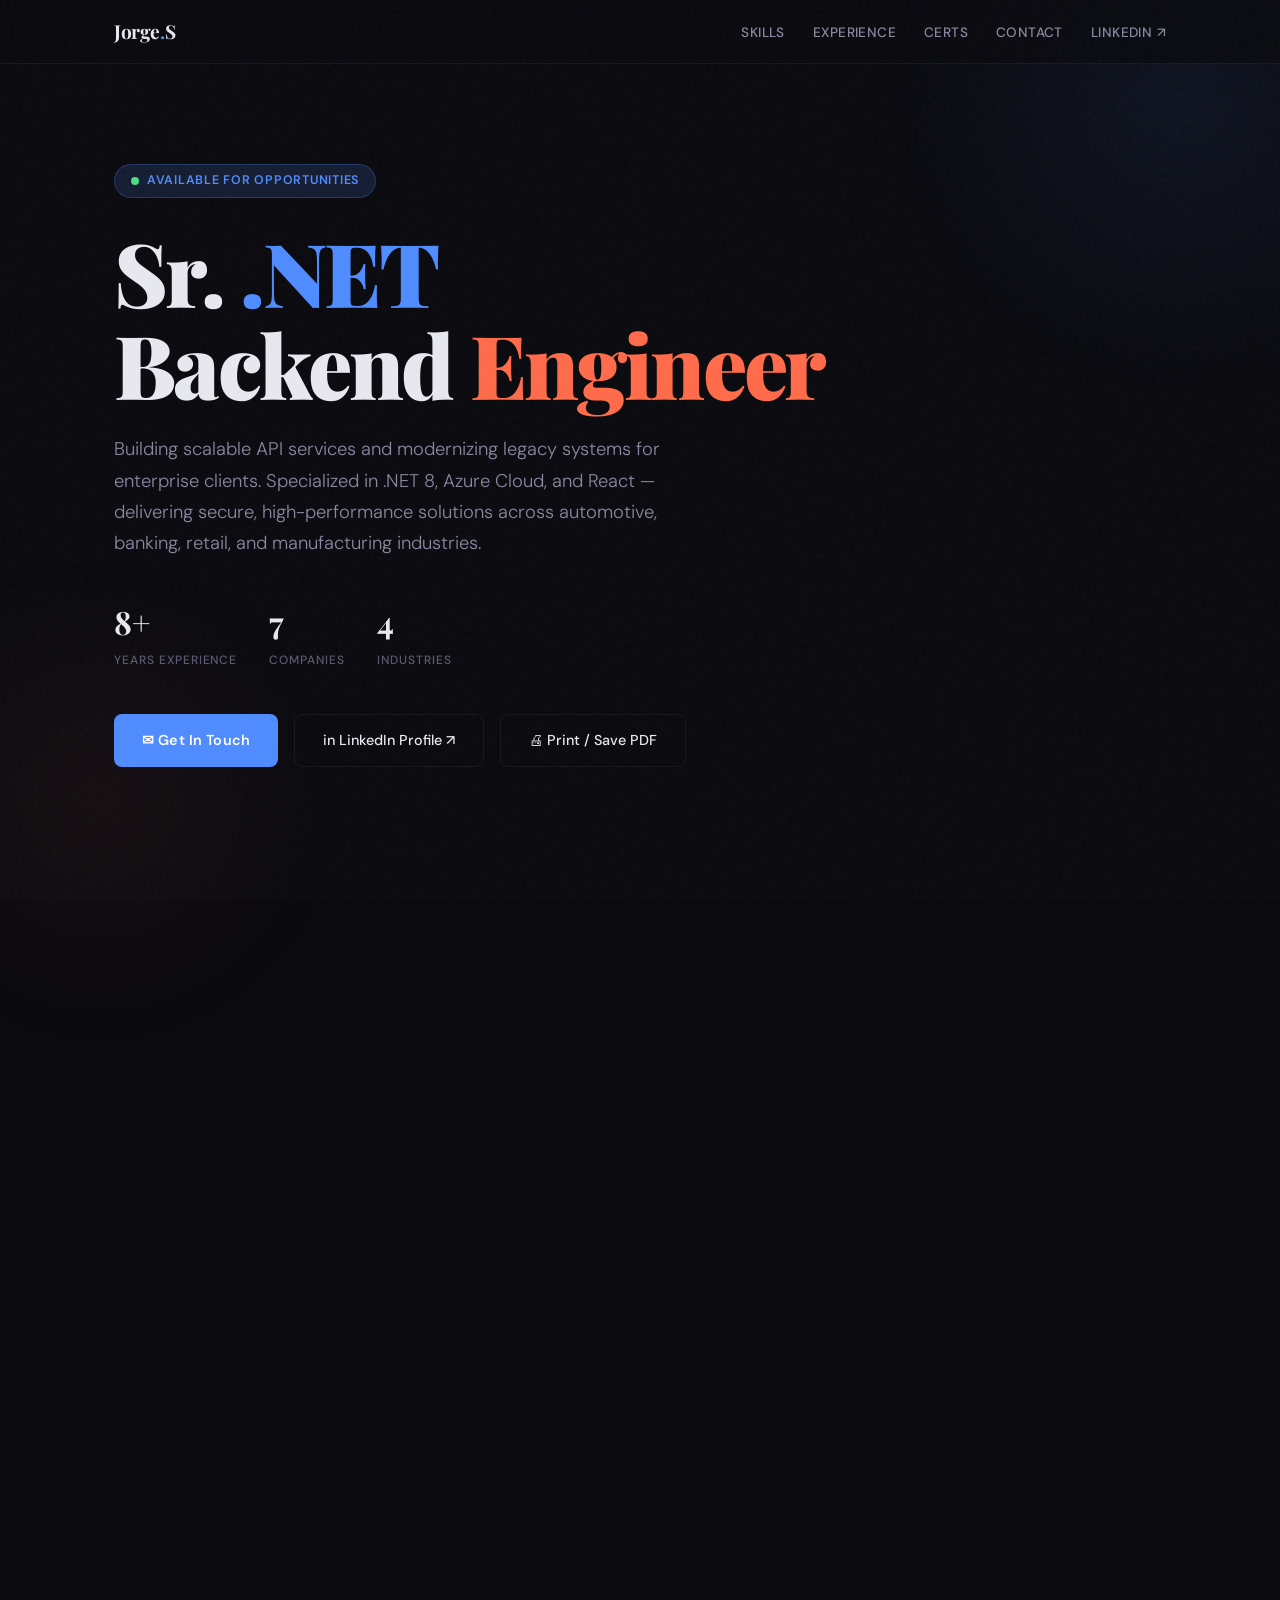
==== index.html @ b20abe76 "JS - Print version added" ====
<!DOCTYPE html>
<html lang="en">
<head>
<meta charset="UTF-8">
<meta name="viewport" content="width=device-width, initial-scale=1.0">
<title>Jorge Silva — Sr. .NET Backend Engineer</title>
<link href="https://fonts.googleapis.com/css2?family=Playfair+Display:wght@400;700;900&family=DM+Sans:wght@300;400;500;600;700&family=JetBrains+Mono:wght@400;500&display=swap" rel="stylesheet">
<link rel="stylesheet" href="style.css">
</head>
<body>

<div class="orb"></div>
<div class="orb-2"></div>

<div class="print-contact">
  <span>jorge.silva.it@icloud.com</span>
  <span>linkedin.com/in/fullstack-developer-jorge-silva</span>
  <span>Nuevo Leon, Mexico</span>
</div>

<nav>
  <div class="container">
    <a href="#" class="nav-logo">Jorge<span>.</span>S</a>
    <ul class="nav-links">
      <li><a href="#skills">Skills</a></li>
      <li><a href="#experience">Experience</a></li>
      <li><a href="#certifications">Certs</a></li>
      <li><a href="#contact">Contact</a></li>
      <li><a href="https://www.linkedin.com/in/fullstack-developer-jorge-silva/" target="_blank" rel="noopener">LinkedIn ↗</a></li>
    </ul>
  </div>
</nav>

<header class="hero">
  <div class="container">
    <div class="hero-badge">
      <span class="pulse"></span>
      Available for opportunities
    </div>
    <h1>
      Sr. <span class="accent">.NET</span><br>
      Backend <span class="warm">Engineer</span>
    </h1>
    <p class="hero-subtitle">
      Building scalable API services and modernizing legacy systems for enterprise clients.
      Specialized in .NET 8, Azure Cloud, and React — delivering secure, high-performance
      solutions across automotive, banking, retail, and manufacturing industries.
    </p>
    <div class="hero-meta">
      <div class="hero-meta-item">
        <span class="number">8+</span>
        <span class="label">Years Experience</span>
      </div>
      <div class="hero-meta-item">
        <span class="number">7</span>
        <span class="label">Companies</span>
      </div>
      <div class="hero-meta-item">
        <span class="number">4</span>
        <span class="label">Industries</span>
      </div>
    </div>
    <div class="hero-cta">
      <a href="mailto:jorge.silva.it@icloud.com" class="btn-primary">
        ✉ Get In Touch
      </a>
      <a href="https://www.linkedin.com/in/fullstack-developer-jorge-silva/" target="_blank" rel="noopener" class="btn-secondary">
        in LinkedIn Profile ↗
      </a>
      <button onclick="window.print()" class="btn-print no-print">
        🖨 Print / Save PDF
      </button>
    </div>
  </div>
</header>

<section id="skills">
  <div class="container">
    <div class="reveal">
      <p class="section-label">What I Bring</p>
      <h2 class="section-title">Core Expertise</h2>
    </div>
    <div class="skills-grid">
      <div class="skill-card reveal">
        <div class="skill-card-icon">⚙️</div>
        <h3>Backend & API Architecture</h3>
        <p>Designing and maintaining robust .NET API services for large-scale enterprise clients, with focus on security, scalability, and performance.</p>
        <div class="skill-tags">
          <span class="skill-tag">.NET 8</span>
          <span class="skill-tag">.NET Core</span>
          <span class="skill-tag">REST API</span>
          <span class="skill-tag">WCF</span>
          <span class="skill-tag">gRPC</span>
        </div>
      </div>
      <div class="skill-card reveal">
        <div class="skill-card-icon">☁️</div>
        <h3>Cloud & DevOps</h3>
        <p>Migrating legacy systems to cloud-native architectures. Experienced with Azure services, Docker containers, and AWS infrastructure.</p>
        <div class="skill-tags">
          <span class="skill-tag">Azure</span>
          <span class="skill-tag">AWS</span>
          <span class="skill-tag">Docker</span>
          <span class="skill-tag">Git</span>
          <span class="skill-tag">TFS</span>
        </div>
      </div>
      <div class="skill-card reveal">
        <div class="skill-card-icon">🗄️</div>
        <h3>Database & Data Layer</h3>
        <p>Optimizing complex SQL queries, stored procedures, and ORM configurations for high-throughput production environments.</p>
        <div class="skill-tags">
          <span class="skill-tag">MS SQL Server</span>
          <span class="skill-tag">NHibernate</span>
          <span class="skill-tag">EF6</span>
          <span class="skill-tag">Informix</span>
        </div>
      </div>
      <div class="skill-card reveal">
        <div class="skill-card-icon">🖥️</div>
        <h3>Frontend & UI</h3>
        <p>Building modern web interfaces with React and TypeScript, migrating from legacy WinForms and Blazor to responsive, component-based architectures.</p>
        <div class="skill-tags">
          <span class="skill-tag">React</span>
          <span class="skill-tag">TypeScript</span>
          <span class="skill-tag">Angular</span>
          <span class="skill-tag">Blazor</span>
        </div>
      </div>
      <div class="skill-card reveal">
        <div class="skill-card-icon">🔒</div>
        <h3>Compliance & Security</h3>
        <p>Ensuring applications meet regulatory standards across banking and financial sectors, including ISO-X, SAR, and BANXICO compliance.</p>
        <div class="skill-tags">
          <span class="skill-tag">ISO-X</span>
          <span class="skill-tag">SAR</span>
          <span class="skill-tag">BANXICO</span>
          <span class="skill-tag">L2/L3 Support</span>
        </div>
      </div>
      <div class="skill-card reveal">
        <div class="skill-card-icon">📐</div>
        <h3>Agile & Leadership</h3>
        <p>Managing delivery through retrospective, diagnostic, and predictive metrics. Code reviews, mentoring teams, and cross-team collaboration.</p>
        <div class="skill-tags">
          <span class="skill-tag">Scrum</span>
          <span class="skill-tag">Lean Six Sigma</span>
          <span class="skill-tag">Code Review</span>
          <span class="skill-tag">Mentoring</span>
        </div>
      </div>
    </div>
  </div>
</section>

<section id="experience">
  <div class="container">
    <div class="reveal">
      <p class="section-label">Career Path</p>
      <h2 class="section-title">Professional Experience</h2>
    </div>
    <div class="timeline">
      <div class="timeline-item reveal">
        <div class="timeline-header">
          <div>
            <div class="timeline-role">Sr. .NET Backend Engineer</div>
            <div class="timeline-company">Sedgwick</div>
          </div>
          <div class="timeline-date">Jun 2022 — Present</div>
        </div>
        <div class="timeline-desc">
          <ul>
            <li>Develop and maintain .NET API services for large-scale enterprise clients</li>
            <li>Lead the migration of legacy systems to .NET 8, React, and Azure Cloud</li>
            <li>Conduct code reviews enforcing best practices in security and performance</li>
            <li>Design robust API architecture with comprehensive documentation</li>
          </ul>
          <div class="timeline-clients">Clients: PepsiCo, Starbucks, Bank of America, Rivian, Walmart</div>
        </div>
        <div class="timeline-tech">
          <span>.NET 8</span><span>React</span><span>TypeScript</span><span>Azure</span><span>Docker</span><span>MS SQL</span><span>NHibernate</span><span>NUnit</span>
        </div>
      </div>

      <div class="timeline-item reveal">
        <div class="timeline-header">
          <div>
            <div class="timeline-role">.NET Technology Lead</div>
            <div class="timeline-company">Infosys</div>
          </div>
          <div class="timeline-date">May 2021 — Jun 2022</div>
        </div>
        <div class="timeline-desc">
          <ul>
            <li>Provided Level 3 support for internal applications, resolving complex errors and security vulnerabilities</li>
            <li>Ensured compliance with ISO-X regulations and strengthened security measures</li>
          </ul>
        </div>
        <div class="timeline-tech">
          <span>.NET Core</span><span>AngularJS</span><span>MS SQL</span><span>WCF</span><span>EF6</span>
        </div>
      </div>
---- style.css ----
:root {
  --bg: #0a0a0f;
  --bg-card: #12121a;
  --bg-card-hover: #1a1a26;
  --accent: #4f8cff;
  --accent-glow: rgba(79, 140, 255, 0.15);
  --accent-warm: #ff6b4a;
  --text: #e8e8f0;
  --text-muted: #8888a0;
  --text-dim: #5a5a72;
  --border: rgba(255,255,255,0.06);
  --border-accent: rgba(79,140,255,0.25);
  --serif: 'Playfair Display', Georgia, serif;
  --sans: 'DM Sans', -apple-system, sans-serif;
  --mono: 'JetBrains Mono', monospace;
}

*, *::before, *::after { margin: 0; padding: 0; box-sizing: border-box; }

html { scroll-behavior: smooth; }

body {
  font-family: var(--sans);
  background: var(--bg);
  color: var(--text);
  line-height: 1.6;
  overflow-x: hidden;
}

/* --- GRAIN OVERLAY --- */
body::after {
  content: '';
  position: fixed;
  inset: 0;
  pointer-events: none;
  z-index: 9999;
  opacity: 0.03;
  background-image: url("data:image/svg+xml,%3Csvg viewBox='0 0 256 256' xmlns='http://www.w3.org/2000/svg'%3E%3Cfilter id='n'%3E%3CfeTurbulence type='fractalNoise' baseFrequency='0.9' numOctaves='4' stitchTiles='stitch'/%3E%3C/filter%3E%3Crect width='100%25' height='100%25' filter='url(%23n)'/%3E%3C/svg%3E");
}

/* --- ANIMATED GRADIENT ORB --- */
.orb {
  position: fixed;
  width: 600px;
  height: 600px;
  border-radius: 50%;
  background: radial-gradient(circle, rgba(79,140,255,0.08), transparent 70%);
  top: -200px;
  right: -200px;
  pointer-events: none;
  z-index: 0;
  animation: orbFloat 20s ease-in-out infinite;
}
.orb-2 {
  position: fixed;
  width: 500px;
  height: 500px;
  border-radius: 50%;
  background: radial-gradient(circle, rgba(255,107,74,0.05), transparent 70%);
  bottom: -150px;
  left: -150px;
  pointer-events: none;
  z-index: 0;
  animation: orbFloat 25s ease-in-out infinite reverse;
}

@keyframes orbFloat {
  0%, 100% { transform: translate(0, 0) scale(1); }
  33% { transform: translate(30px, 20px) scale(1.05); }
  66% { transform: translate(-20px, -10px) scale(0.95); }
}

/* --- LAYOUT --- */
.container {
  max-width: 1100px;
  margin: 0 auto;
  padding: 0 24px;
  position: relative;
  z-index: 1;
}

/* --- NAV --- */
nav {
  position: sticky;
  top: 0;
  z-index: 100;
  backdrop-filter: blur(20px);
  -webkit-backdrop-filter: blur(20px);
  background: rgba(10,10,15,0.8);
  border-bottom: 1px solid var(--border);
  padding: 16px 0;
}
nav .container {
  display: flex;
  justify-content: space-between;
  align-items: center;
}
.nav-logo {
  font-family: var(--serif);
  font-size: 1.2rem;
  font-weight: 700;
  color: var(--text);
  text-decoration: none;
  letter-spacing: -0.02em;
}
.nav-logo span { color: var(--accent); }
.nav-links { display: flex; gap: 28px; list-style: none; }
.nav-links a {
  text-decoration: none;
  color: var(--text-muted);
  font-size: 0.85rem;
  font-weight: 500;
  letter-spacing: 0.03em;
  text-transform: uppercase;
  transition: color 0.3s;
}
.nav-links a:hover { color: var(--accent); }

/* --- HERO --- */
.hero {
  padding: 100px 0 80px;
  position: relative;
}
.hero-badge {
  display: inline-flex;
  align-items: center;
  gap: 8px;
  background: var(--accent-glow);
  border: 1px solid var(--border-accent);
  border-radius: 100px;
  padding: 6px 16px;
  font-size: 0.78rem;
  font-weight: 600;
  color: var(--accent);
  letter-spacing: 0.06em;
  text-transform: uppercase;
  margin-bottom: 28px;
  animation: fadeSlideUp 0.8s ease-out both;
}
.hero-badge .pulse {
  width: 8px;
  height: 8px;
  background: #4ade80;
  border-radius: 50%;
  animation: pulse 2s ease-in-out infinite;
}
@keyframes pulse {
  0%, 100% { opacity: 1; transform: scale(1); }
  50% { opacity: 0.5; transform: scale(0.8); }
}

.hero h1 {
  font-family: var(--serif);
  font-size: clamp(3rem, 7vw, 5.5rem);
  font-weight: 900;
  line-height: 1.05;
  letter-spacing: -0.03em;
  margin-bottom: 24px;
  animation: fadeSlideUp 0.8s ease-out 0.1s both;
}
.hero h1 .accent { color: var(--accent); }
.hero h1 .warm { color: var(--accent-warm); }

.hero-subtitle {
  font-size: 1.15rem;
  color: var(--text-muted);
  max-width: 600px;
  line-height: 1.7;
  animation: fadeSlideUp 0.8s ease-out 0.2s both;
  font-weight: 300;
}

.hero-meta {
  display: flex;
  gap: 32px;
  margin-top: 36px;
  animation: fadeSlideUp 0.8s ease-out 0.35s both;
}
.hero-meta-item {
  display: flex;
  flex-direction: column;
  gap: 4px;
}
.hero-meta-item .number {
  font-family: var(--serif);
  font-size: 2rem;
  font-weight: 700;
  color: var(--text);
}
.hero-meta-item .label {
  font-size: 0.75rem;
  color: var(--text-dim);
  text-transform: uppercase;
  letter-spacing: 0.08em;
  font-weight: 500;
}

.hero-cta {
  margin-top: 44px;
  display: flex;
  gap: 16px;
  animation: fadeSlideUp 0.8s ease-out 0.45s both;
}
.btn-primary {
  display: inline-flex;
  align-items: center;
  gap: 8px;
  padding: 14px 28px;
  background: var(--accent);
  color: #fff;
  border: none;
  border-radius: 8px;
  font-size: 0.9rem;
  font-weight: 600;
  text-decoration: none;
  cursor: pointer;
  transition: all 0.3s;
  letter-spacing: 0.01em;
}
.btn-primary:hover {
  background: #6ba0ff;
  transform: translateY(-2px);
  box-shadow: 0 8px 30px rgba(79,140,255,0.3);
}
.btn-secondary {
  display: inline-flex;
  align-items: center;
  gap: 8px;
  padding: 14px 28px;
  background: transparent;
  color: var(--text);
  border: 1px solid var(--border);
  border-radius: 8px;
  font-size: 0.9rem;
  font-weight: 500;
  text-decoration: none;
  cursor: pointer;
  transition: all 0.3s;
}
.btn-secondary:hover {
  border-color: var(--text-muted);
  background: rgba(255,255,255,0.03);
}

@keyframes fadeSlideUp {
  from { opacity: 0; transform: translateY(24px); }
  to { opacity: 1; transform: translateY(0); }
}

/* --- SECTION HEADINGS --- */
section { padding: 80px 0; }

.section-label {
  font-size: 0.72rem;
  font-weight: 700;
  letter-spacing: 0.15em;
  text-transform: uppercase;
  color: var(--accent);
  margin-bottom: 12px;
}
.section-title {
  font-family: var(--serif);
  font-size: clamp(1.8rem, 4vw, 2.6rem);
  font-weight: 700;
  letter-spacing: -0.02em;
  margin-bottom: 48px;
  line-height: 1.2;
}

/* --- SKILLS GRID --- */
.skills-grid {
  display: grid;
  grid-template-columns: repeat(auto-fit, minmax(300px, 1fr));
  gap: 20px;
}
.skill-card {
  background: var(--bg-card);
  border: 1px solid var(--border);
  border-radius: 12px;
  padding: 28px;
  transition: all 0.4s ease;
  position: relative;
  overflow: hidden;
}
.skill-card::before {
  content: '';
  position: absolute;
  top: 0;
  left: 0;
  right: 0;
  height: 2px;
  background: linear-gradient(90deg, var(--accent), var(--accent-warm));
  opacity: 0;
  transition: opacity 0.4s;
}
.skill-card:hover {
  background: var(--bg-card-hover);
  border-color: var(--border-accent);
  transform: translateY(-4px);
}
.skill-card:hover::before { opacity: 1; }

.skill-card-icon {
  width: 40px;
  height: 40px;
  border-radius: 10px;
  background: var(--accent-glow);
  display: flex;
  align-items: center;
  justify-content: center;
  margin-bottom: 16px;
  font-size: 1.2rem;
}
.skill-card h3 {
  font-size: 1rem;
  font-weight: 600;
  margin-bottom: 8px;
}
.skill-card p {
  font-size: 0.85rem;
  color: var(--text-muted);
  line-height: 1.6;
}

.skill-tags {
  display: flex;
  flex-wrap: wrap;
  gap: 6px;
  margin-top: 16px;
}
.skill-tag {
  font-family: var(--mono);
  font-size: 0.7rem;
  padding: 4px 10px;
  background: rgba(79,140,255,0.08);
  border: 1px solid rgba(79,140,255,0.12);
  border-radius: 6px;
  color: var(--accent);
  font-weight: 500;
}

/* --- EXPERIENCE TIMELINE --- */
.timeline { position: relative; }

.timeline-item {
  position: relative;
  padding: 0 0 56px 40px;
  border-left: 1px solid var(--border);
}
.timeline-item:last-child { padding-bottom: 0; }

.timeline-item::before {
  content: '';
  position: absolute;
  left: -5px;
  top: 6px;
  width: 9px;
  height: 9px;
  border-radius: 50%;
  background: var(--bg);
  border: 2px solid var(--text-dim);
  transition: all 0.3s;
}
.timeline-item:first-child::before {
  border-color: var(--accent);
  background: var(--accent);
  box-shadow: 0 0 12px rgba(79,140,255,0.4);
}

.timeline-header {
  display: flex;
  justify-content: space-between;
  align-items: flex-start;
  gap: 16px;
  flex-wrap: wrap;
  margin-bottom: 8px;
}
.timeline-role {
  font-size: 1.15rem;
  font-weight: 700;
  letter-spacing: -0.01em;
}
.timeline-company {
  font-size: 0.95rem;
  color: var(--accent);
  font-weight: 500;
}
.timeline-date {
  font-family: var(--mono);
  font-size: 0.75rem;
  color: var(--text-dim);
  white-space: nowrap;
  padding: 4px 12px;
  background: rgba(255,255,255,0.03);
  border-radius: 6px;
  border: 1px solid var(--border);
}

.timeline-desc {
  color: var(--text-muted);
  font-size: 0.88rem;
  line-height: 1.7;
  margin-top: 8px;
  max-width: 680px;
}
.timeline-desc ul {
  list-style: none;
  margin-top: 10px;
}
.timeline-desc li {
  position: relative;
  padding-left: 18px;
  margin-bottom: 6px;
}
.timeline-desc li::before {
  content: '→';
  position: absolute;
  left: 0;
  color: var(--accent);
  font-weight: 600;
}
.timeline-clients {
  font-size: 0.78rem;
  color: var(--text-dim);
  margin-top: 10px;
  font-style: italic;
}

.timeline-tech {
  display: flex;
  flex-wrap: wrap;
  gap: 5px;
  margin-top: 14px;
}
.timeline-tech span {
  font-family: var(--mono);
  font-size: 0.65rem;
  padding: 3px 8px;
  background: rgba(255,255,255,0.04);
  border: 1px solid var(--border);
  border-radius: 4px;
  color: var(--text-muted);
}

/* --- CERTIFICATIONS --- */
.cert-grid {
  display: grid;
  grid-template-columns: repeat(auto-fit, minmax(240px, 1fr));
  gap: 16px;
}
.cert-item {
  display: flex;
  align-items: center;
  gap: 14px;
  padding: 20px;
  background: var(--bg-card);
  border: 1px solid var(--border);
  border-radius: 10px;
  transition: all 0.3s;
}
.cert-item:hover {
  border-color: var(--border-accent);
  transform: translateY(-2px);
}
.cert-icon {
  width: 36px;
  height: 36px;
  border-radius: 8px;
  background: var(--accent-glow);
  display: flex;
  align-items: center;
  justify-content: center;
  flex-shrink: 0;
  font-size: 0.9rem;
}
.cert-name {
  font-size: 0.85rem;
  font-weight: 500;
}

/* --- EDUCATION --- */
.edu-card {
  background: var(--bg-card);
  border: 1px solid var(--border);
  border-radius: 12px;
  padding: 32px;
  max-width: 500px;
}
.edu-degree {
  font-family: var(--serif);
  font-size: 1.3rem;
  font-weight: 700;
  margin-bottom: 6px;
}
.edu-school {
  color: var(--accent);
  font-size: 0.9rem;
  font-weight: 500;
}
.edu-faculty {
  color: var(--text-muted);
  font-size: 0.82rem;
  margin-top: 4px;
}

/* --- CONTACT / FOOTER --- */
.footer {
  padding: 60px 0 40px;
  border-top: 1px solid var(--border);
}
.footer-content {
  display: flex;
  justify-content: space-between;
  align-items: center;
  flex-wrap: wrap;
  gap: 20px;
}
.footer-left { }
.footer-tagline {
  font-family: var(--serif);
  font-size: 1.4rem;
  font-weight: 700;
  margin-bottom: 8px;
}
.footer-email {
  color: var(--accent);
  text-decoration: none;
  font-size: 0.95rem;
  font-weight: 500;
  transition: color 0.3s;
}
.footer-email:hover { color: #6ba0ff; }
.footer-copy {
  color: var(--text-dim);
  font-size: 0.75rem;
  margin-top: 16px;
}

/* --- SCROLL REVEAL --- */
.reveal {
  opacity: 0;
  transform: translateY(30px);
  transition: opacity 0.7s ease-out, transform 0.7s ease-out;
}
.reveal.visible {
  opacity: 1;
  transform: translateY(0);
}

/* --- RESPONSIVE --- */
@media (max-width: 768px) {
  .hero { padding: 60px 0 50px; }
  .hero-meta { flex-wrap: wrap; gap: 20px; }
  .hero-cta { flex-direction: column; }
  .nav-links { gap: 16px; }
  .nav-links a { font-size: 0.75rem; }
  .timeline-header { flex-direction: column; }
  .footer-content { flex-direction: column; text-align: center; }
  .skills-grid { grid-template-columns: 1fr; }
}

@media (max-width: 480px) {
  .container { padding: 0 16px; }
  .nav-links { gap: 12px; }
  .hero h1 { font-size: 2.4rem; }
}

/* --- PRINT BUTTON --- */
.btn-print {
  display: inline-flex;
  align-items: center;
  gap: 8px;
  padding: 14px 28px;
  background: transparent;
  color: var(--text);
  border: 1px solid var(--border);
  border-radius: 8px;
  font-family: var(--sans);
  font-size: 0.9rem;
  font-weight: 500;
  cursor: pointer;
  transition: all 0.3s;
}
.btn-print:hover {
  border-color: var(--text-muted);
  background: rgba(255,255,255,0.03);
}

/* --- PRINT STYLES --- */
@media print {
  @page {
    size: letter;
    margin: 0.6in 0.65in;
  }

  *, *::before, *::after {
    color-adjust: exact !important;
    -webkit-print-color-adjust: exact !important;
    print-color-adjust: exact !important;
  }

  :root {
    --bg: #ffffff;
    --bg-card: #f7f8fa;
    --bg-card-hover: #f0f1f4;
    --accent: #1a5cc8;
    --accent-glow: rgba(26, 92, 200, 0.08);
    --accent-warm: #d4451a;
    --text: #1a1a2e;
    --text-muted: #4a4a60;
    --text-dim: #7a7a90;
    --border: rgba(0,0,0,0.1);
    --border-accent: rgba(26,92,200,0.2);
  }

  body {
    background: #fff !important;
    font-size: 10pt;
    line-height: 1.45;
  }
  body::after { display: none !important; }

  .orb, .orb-2 { display: none !important; }
  nav { display: none !important; }
  .no-print { display: none !important; }

  .hero {
    padding: 0 0 16px !important;
  }
  .hero-badge {
    margin-bottom: 10px;
    font-size: 7pt;
    padding: 3px 10px;
    border: 1px solid var(--accent);
    background: transparent;
    animation: none !important;
  }
  .hero-badge .pulse { display: none; }
  .hero h1 {
    font-size: 26pt !important;
    margin-bottom: 10px;
    animation: none !important;
  }
  .hero-subtitle {
    font-size: 9.5pt;
    animation: none !important;
  }
  .hero-meta {
    margin-top: 14px;
    gap: 24px;
    animation: none !important;
  }
  .hero-meta-item .number { font-size: 16pt; }
  .hero-meta-item .label { font-size: 6.5pt; }
  .hero-cta { display: none !important; }

  /* Print contact info header */
  .print-contact {
    display: flex !important;
    justify-content: center;
    gap: 24px;
    font-size: 8.5pt;
    color: var(--text-muted);
    padding-bottom: 14px;
    border-bottom: 1px solid var(--border);
    margin-bottom: 6px;
  }
  .print-contact a {
    color: var(--accent);
    text-decoration: none;
  }

  section {
    padding: 16px 0 !important;
  }
  .section-label { font-size: 7pt; margin-bottom: 4px; }
  .section-title {
    font-size: 14pt !important;
    margin-bottom: 14px !important;
  }

  .skills-grid {
    grid-template-columns: repeat(3, 1fr) !important;
    gap: 10px;
  }
  .skill-card {
    padding: 12px;
    border-radius: 6px;
    page-break-inside: avoid;
  }
  .skill-card::before { display: none; }
  .skill-card-icon { display: none; }
  .skill-card h3 { font-size: 9pt; margin-bottom: 4px; }
  .skill-card p { font-size: 7.5pt; line-height: 1.35; }
  .skill-tags { margin-top: 8px; }
  .skill-tag { font-size: 6pt; padding: 2px 5px; }

  .timeline-item {
    padding-bottom: 18px !important;
    page-break-inside: avoid;
  }
  .timeline-role { font-size: 10.5pt; }
  .timeline-company { font-size: 9pt; }
  .timeline-date {
    font-size: 7pt;
    padding: 2px 8px;
    background: transparent !important;
  }
  .timeline-desc { font-size: 8.5pt; }
  .timeline-desc li { margin-bottom: 2px; }
  .timeline-clients { font-size: 7.5pt; }
  .timeline-tech span { font-size: 6pt; padding: 1px 5px; }

  .cert-grid {
    grid-template-columns: repeat(3, 1fr) !important;
    gap: 8px;
  }
  .cert-item {
    padding: 10px;
    page-break-inside: avoid;
  }
  .cert-icon { display: none; }
  .cert-name { font-size: 8pt; }

  .edu-card {
    padding: 16px;
  }
  .edu-degree { font-size: 11pt; }
  .edu-school { font-size: 8.5pt; }
  .edu-faculty { font-size: 8pt; }

  .footer { display: none !important; }

  .reveal {
    opacity: 1 !important;
    transform: none !important;
    transition: none !important;
  }

  .container {
    max-width: 100% !important;
    padding: 0 !important;
  }
}

/* Hide print-only elements on screen */
.print-contact { display: none; }
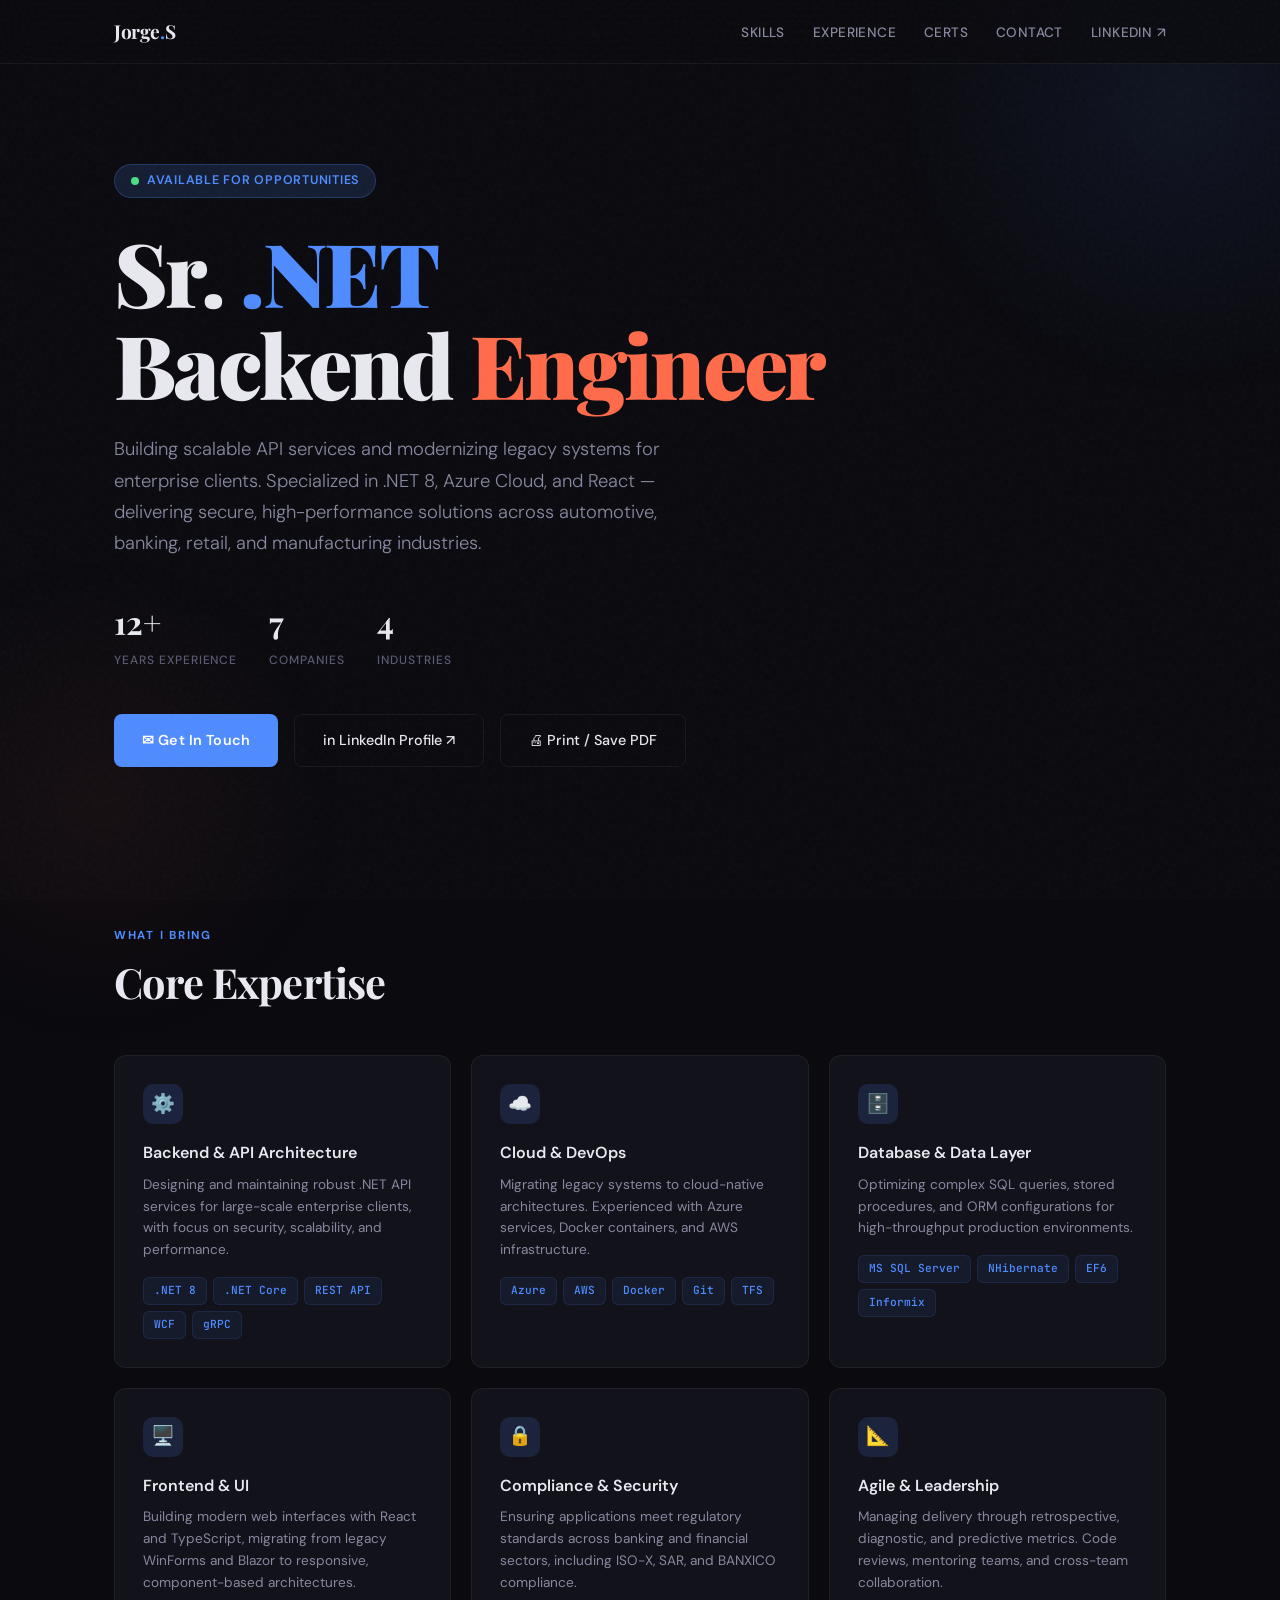
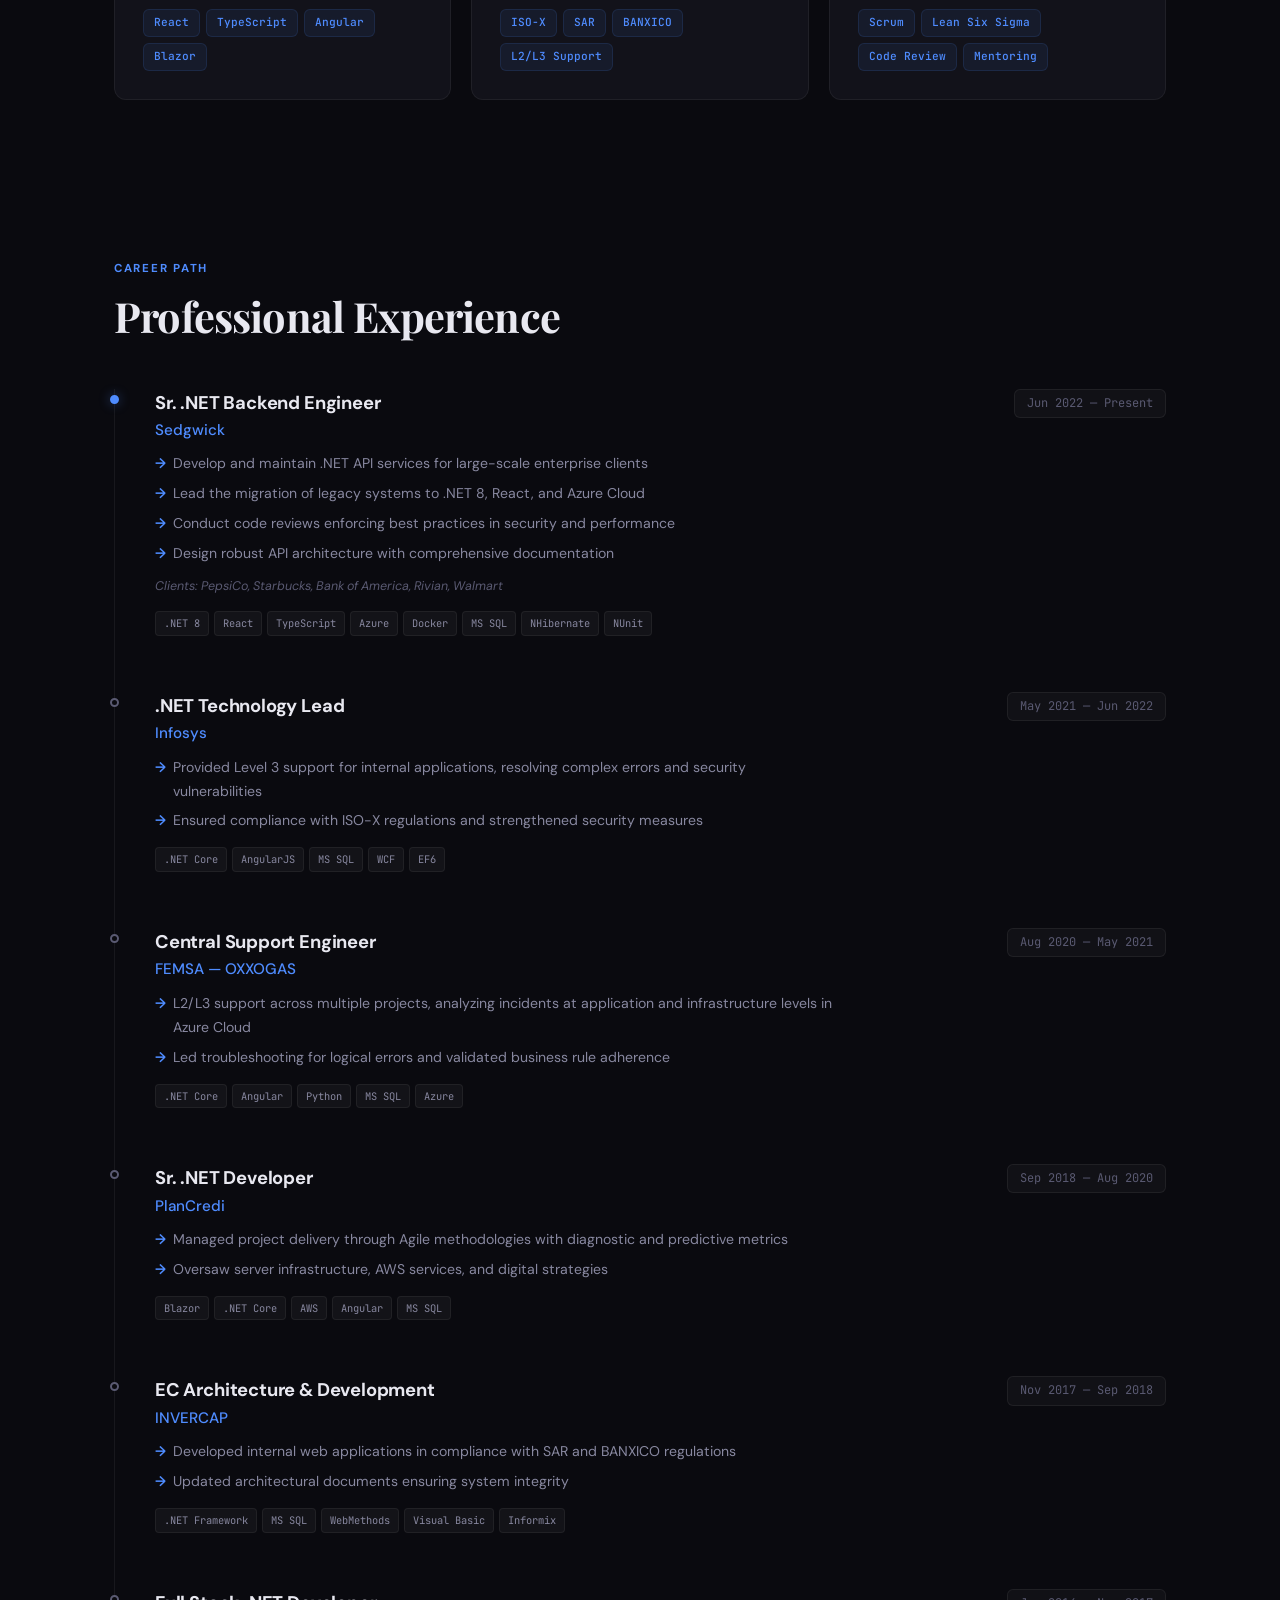
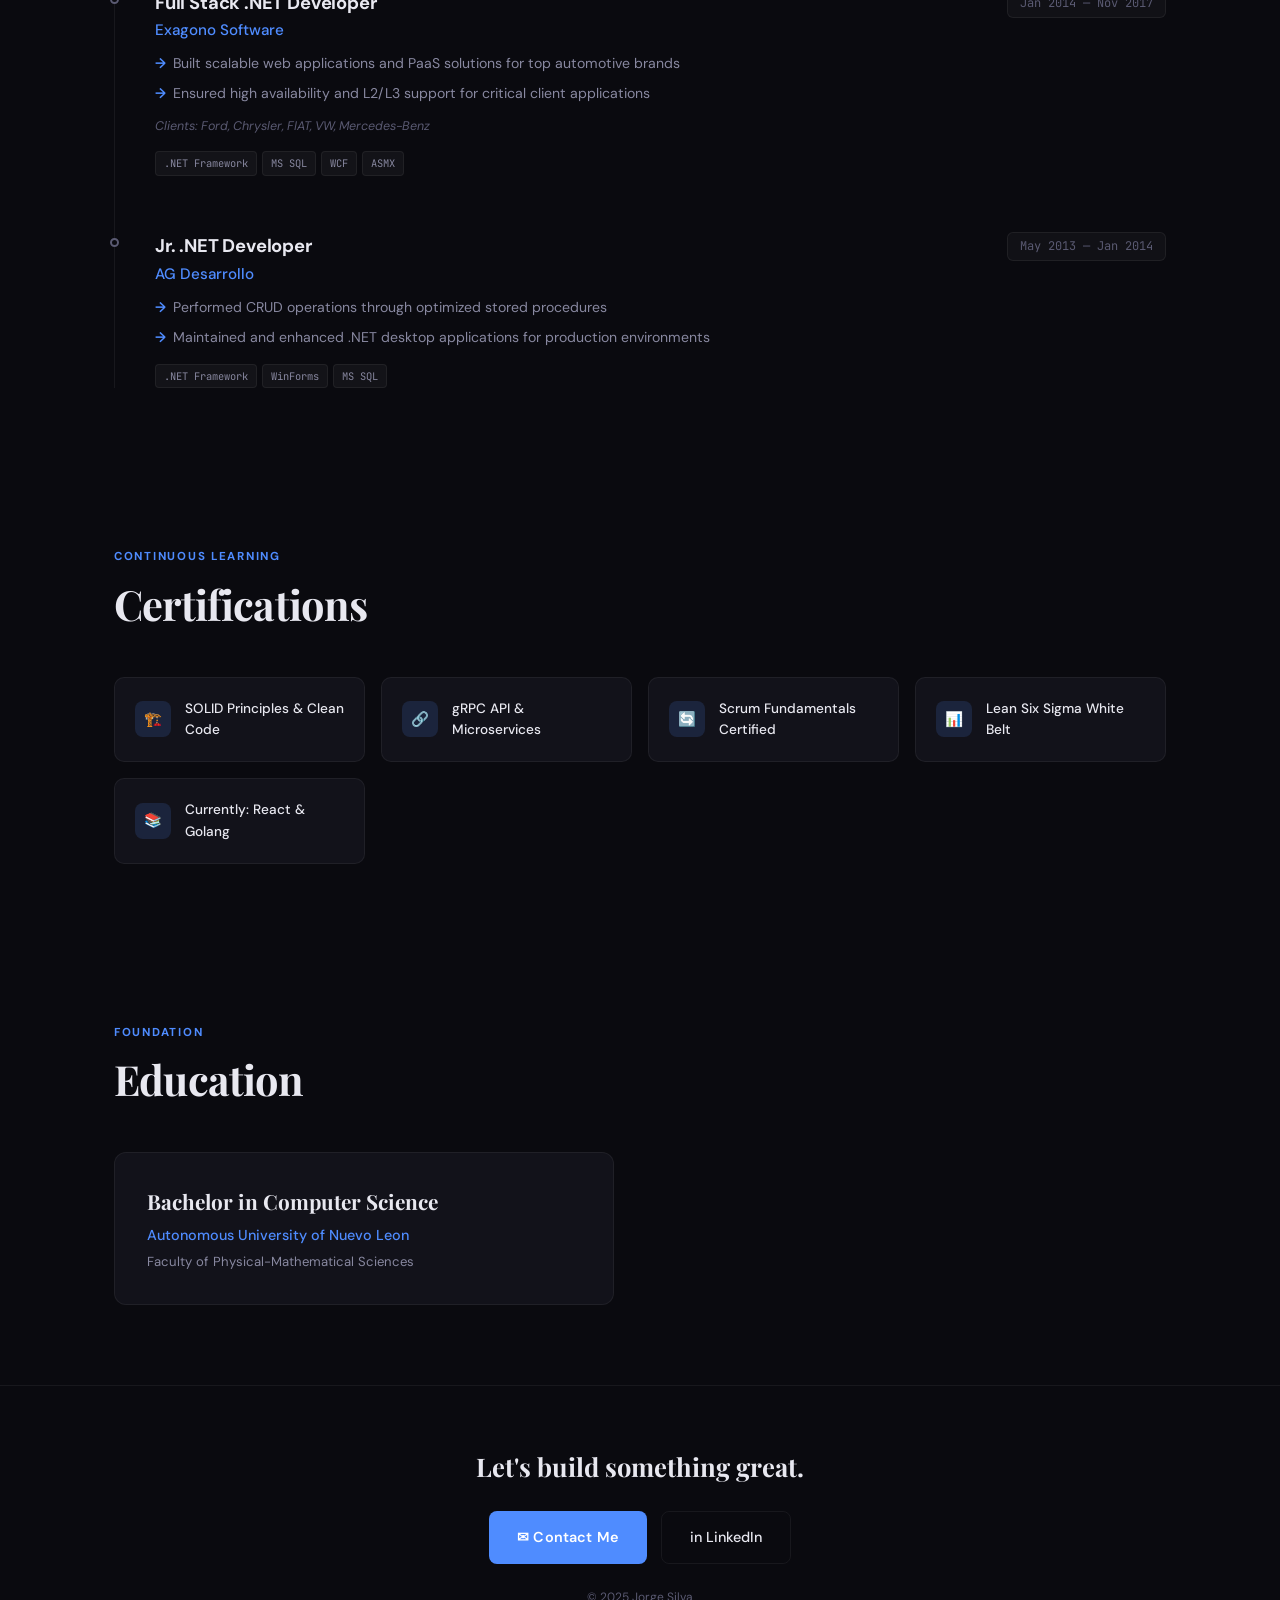
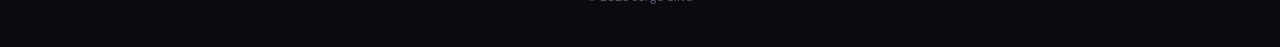
==== commit a09523cd: "JS - Footer change" ====
--- a/index.html
+++ b/index.html
@@ -48,7 +48,7 @@
     </p>
     <div class="hero-meta">
       <div class="hero-meta-item">
-        <span class="number">8+</span>
+        <span class="number">12+</span>
         <span class="label">Years Experience</span>
       </div>
       <div class="hero-meta-item">
@@ -201,3 +201,187 @@
         </div>
       </div>
 
+      <div class="timeline-item reveal">
+        <div class="timeline-header">
+          <div>
+            <div class="timeline-role">Central Support Engineer</div>
+            <div class="timeline-company">FEMSA — OXXOGAS</div>
+          </div>
+          <div class="timeline-date">Aug 2020 — May 2021</div>
+        </div>
+        <div class="timeline-desc">
+          <ul>
+            <li>L2/L3 support across multiple projects, analyzing incidents at application and infrastructure levels in Azure Cloud</li>
+            <li>Led troubleshooting for logical errors and validated business rule adherence</li>
+          </ul>
+        </div>
+        <div class="timeline-tech">
+          <span>.NET Core</span><span>Angular</span><span>Python</span><span>MS SQL</span><span>Azure</span>
+        </div>
+      </div>
+
+      <div class="timeline-item reveal">
+        <div class="timeline-header">
+          <div>
+            <div class="timeline-role">Sr. .NET Developer</div>
+            <div class="timeline-company">PlanCredi</div>
+          </div>
+          <div class="timeline-date">Sep 2018 — Aug 2020</div>
+        </div>
+        <div class="timeline-desc">
+          <ul>
+            <li>Managed project delivery through Agile methodologies with diagnostic and predictive metrics</li>
+            <li>Oversaw server infrastructure, AWS services, and digital strategies</li>
+          </ul>
+        </div>
+        <div class="timeline-tech">
+          <span>Blazor</span><span>.NET Core</span><span>AWS</span><span>Angular</span><span>MS SQL</span>
+        </div>
+      </div>
+
+      <div class="timeline-item reveal">
+        <div class="timeline-header">
+          <div>
+            <div class="timeline-role">EC Architecture & Development</div>
+            <div class="timeline-company">INVERCAP</div>
+          </div>
+          <div class="timeline-date">Nov 2017 — Sep 2018</div>
+        </div>
+        <div class="timeline-desc">
+          <ul>
+            <li>Developed internal web applications in compliance with SAR and BANXICO regulations</li>
+            <li>Updated architectural documents ensuring system integrity</li>
+          </ul>
+        </div>
+        <div class="timeline-tech">
+          <span>.NET Framework</span><span>MS SQL</span><span>WebMethods</span><span>Visual Basic</span><span>Informix</span>
+        </div>
+      </div>
+
+      <div class="timeline-item reveal">
+        <div class="timeline-header">
+          <div>
+            <div class="timeline-role">Full Stack .NET Developer</div>
+            <div class="timeline-company">Exagono Software</div>
+          </div>
+          <div class="timeline-date">Jan 2014 — Nov 2017</div>
+        </div>
+        <div class="timeline-desc">
+          <ul>
+            <li>Built scalable web applications and PaaS solutions for top automotive brands</li>
+            <li>Ensured high availability and L2/L3 support for critical client applications</li>
+          </ul>
+          <div class="timeline-clients">Clients: Ford, Chrysler, FIAT, VW, Mercedes-Benz</div>
+        </div>
+        <div class="timeline-tech">
+          <span>.NET Framework</span><span>MS SQL</span><span>WCF</span><span>ASMX</span>
+        </div>
+      </div>
+
+      <div class="timeline-item reveal">
+        <div class="timeline-header">
+          <div>
+            <div class="timeline-role">Jr. .NET Developer</div>
+            <div class="timeline-company">AG Desarrollo</div>
+          </div>
+          <div class="timeline-date">May 2013 — Jan 2014</div>
+        </div>
+        <div class="timeline-desc">
+          <ul>
+            <li>Performed CRUD operations through optimized stored procedures</li>
+            <li>Maintained and enhanced .NET desktop applications for production environments</li>
+          </ul>
+        </div>
+        <div class="timeline-tech">
+          <span>.NET Framework</span><span>WinForms</span><span>MS SQL</span>
+        </div>
+      </div>
+    </div>
+  </div>
+</section>
+
+<section id="certifications">
+  <div class="container">
+    <div class="reveal">
+      <p class="section-label">Continuous Learning</p>
+      <h2 class="section-title">Certifications</h2>
+    </div>
+    <div class="cert-grid">
+      <div class="cert-item reveal">
+        <div class="cert-icon">🏗️</div>
+        <div class="cert-name">SOLID Principles & Clean Code</div>
+      </div>
+      <div class="cert-item reveal">
+        <div class="cert-icon">🔗</div>
+        <div class="cert-name">gRPC API & Microservices</div>
+      </div>
+      <div class="cert-item reveal">
+        <div class="cert-icon">🔄</div>
+        <div class="cert-name">Scrum Fundamentals Certified</div>
+      </div>
+      <div class="cert-item reveal">
+        <div class="cert-icon">📊</div>
+        <div class="cert-name">Lean Six Sigma White Belt</div>
+      </div>
+      <div class="cert-item reveal">
+        <div class="cert-icon">📚</div>
+        <div class="cert-name">Currently: React & Golang</div>
+      </div>
+    </div>
+  </div>
+</section>
+
+<section id="education">
+  <div class="container">
+    <div class="reveal">
+      <p class="section-label">Foundation</p>
+      <h2 class="section-title">Education</h2>
+    </div>
+    <div class="edu-card reveal">
+      <div class="edu-degree">Bachelor in Computer Science</div>
+      <div class="edu-school">Autonomous University of Nuevo Leon</div>
+      <div class="edu-faculty">Faculty of Physical-Mathematical Sciences</div>
+    </div>
+  </div>
+</section>
+
+<footer class="footer" id="contact">
+  <div class="container">
+    <div class="footer-content">
+      <div class="footer-tagline">Let's build something great.</div>
+      <div class="footer-buttons">
+        <a href="mailto:jorge.silva.it@icloud.com" class="btn-primary">✉ Contact Me</a>
+        <a href="https://www.linkedin.com/in/fullstack-developer-jorge-silva/" target="_blank" rel="noopener" class="btn-secondary">in LinkedIn</a>
+      </div>
+      <div class="footer-copy">© 2025 Jorge Silva</div>
+    </div>
+  </div>
+</footer>
+
+<script>
+// Scroll reveal
+const observer = new IntersectionObserver((entries) => {
+  entries.forEach((entry, i) => {
+    if (entry.isIntersecting) {
+      setTimeout(() => {
+        entry.target.classList.add('visible');
+      }, i * 80);
+      observer.unobserve(entry.target);
+    }
+  });
+}, { threshold: 0.1, rootMargin: '0px 0px -40px 0px' });
+
+document.querySelectorAll('.reveal').forEach(el => observer.observe(el));
+
+// Smooth nav highlight
+document.querySelectorAll('.nav-links a').forEach(link => {
+  link.addEventListener('click', (e) => {
+    e.preventDefault();
+    const target = document.querySelector(link.getAttribute('href'));
+    if (target) target.scrollIntoView({ behavior: 'smooth' });
+  });
+});
+</script>
+
+</body>
+</html>
--- a/style.css
+++ b/style.css
@@ -510,30 +510,23 @@
 }
 .footer-content {
   display: flex;
-  justify-content: space-between;
-  align-items: center;
-  flex-wrap: wrap;
-  gap: 20px;
-}
-.footer-left { }
+  flex-direction: column;
+  align-items: center;
+  text-align: center;
+  gap: 24px;
+}
 .footer-tagline {
   font-family: var(--serif);
-  font-size: 1.4rem;
+  font-size: 1.6rem;
   font-weight: 700;
-  margin-bottom: 8px;
-}
-.footer-email {
-  color: var(--accent);
-  text-decoration: none;
-  font-size: 0.95rem;
-  font-weight: 500;
-  transition: color 0.3s;
-}
-.footer-email:hover { color: #6ba0ff; }
+}
+.footer-buttons {
+  display: flex;
+  gap: 14px;
+}
 .footer-copy {
   color: var(--text-dim);
   font-size: 0.75rem;
-  margin-top: 16px;
 }
 
 /* --- SCROLL REVEAL --- */
@@ -555,7 +548,9 @@
   .nav-links { gap: 16px; }
   .nav-links a { font-size: 0.75rem; }
   .timeline-header { flex-direction: column; }
-  .footer-content { flex-direction: column; text-align: center; }
+  .footer-buttons { flex-direction: column; gap: 10px; }
+  .footer-buttons .btn-primary,
+  .footer-buttons .btn-secondary { justify-content: center; }
   .skills-grid { grid-template-columns: 1fr; }
 }
 
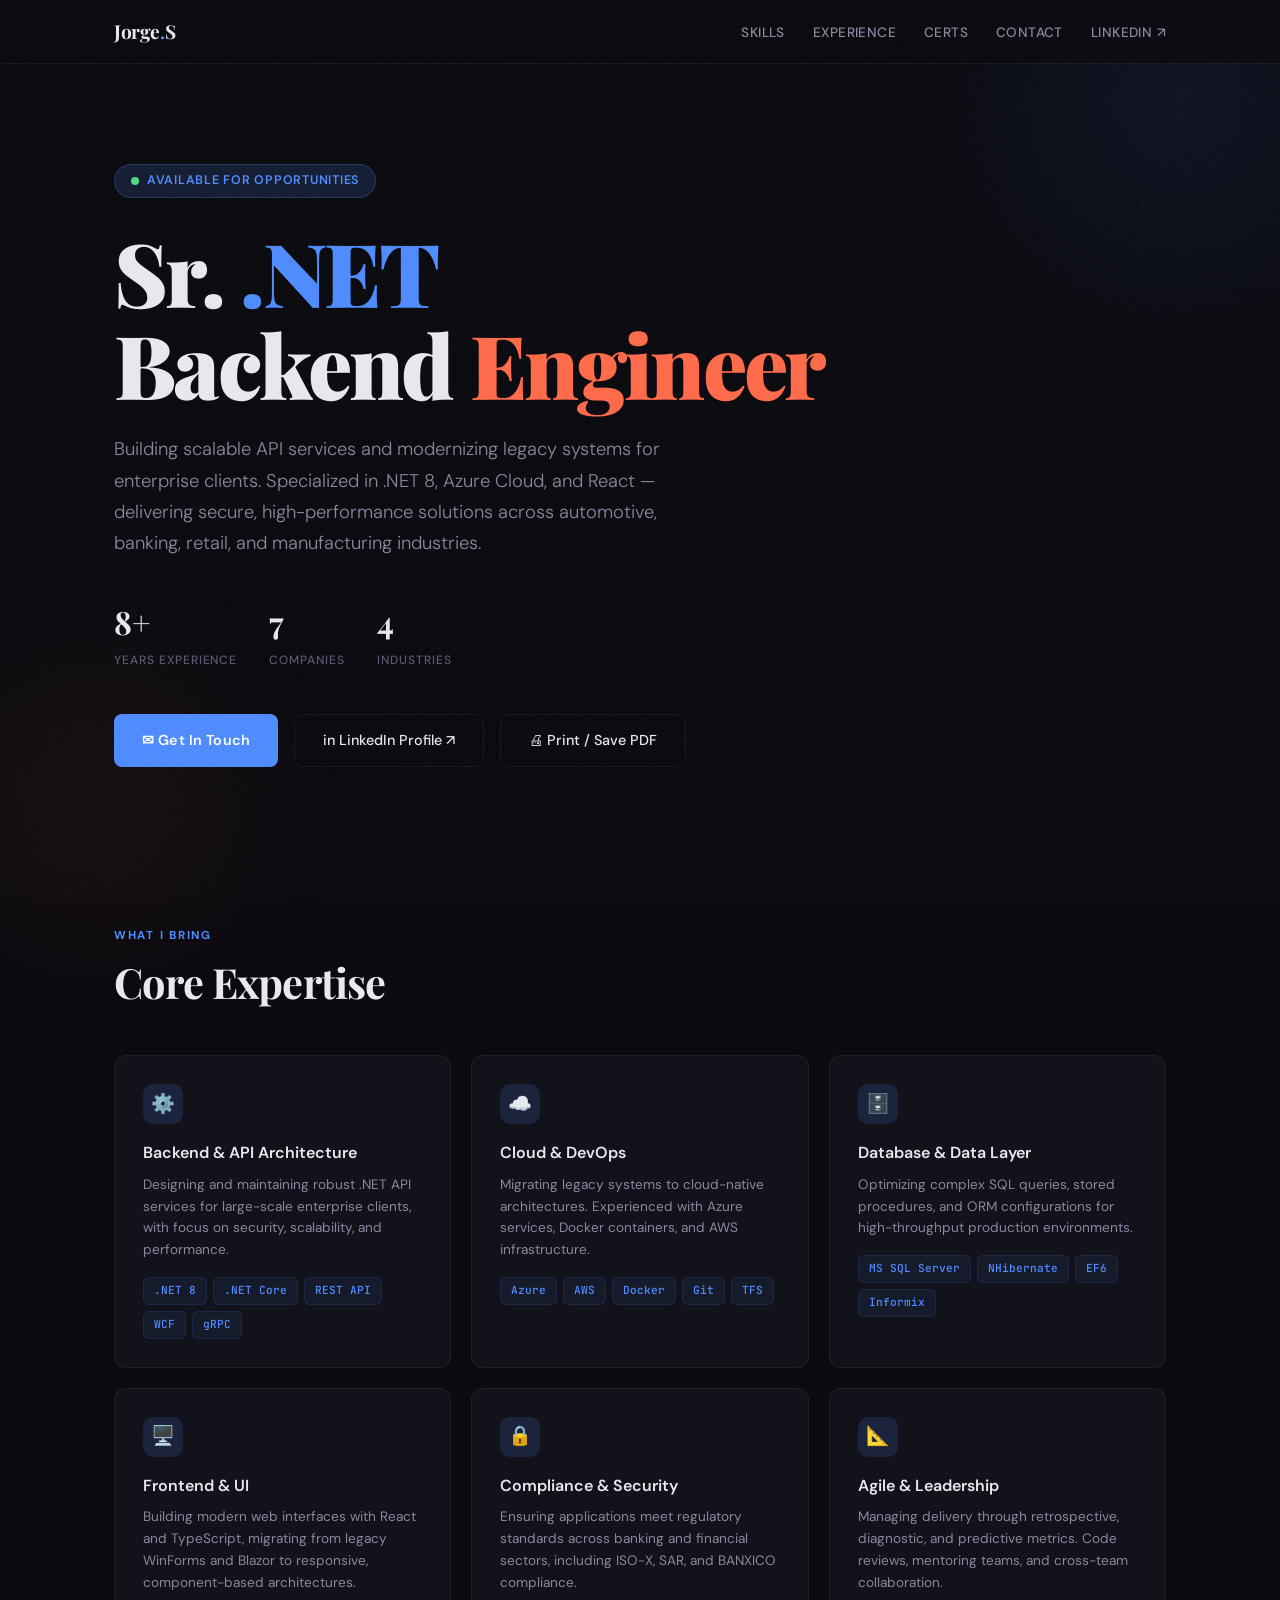
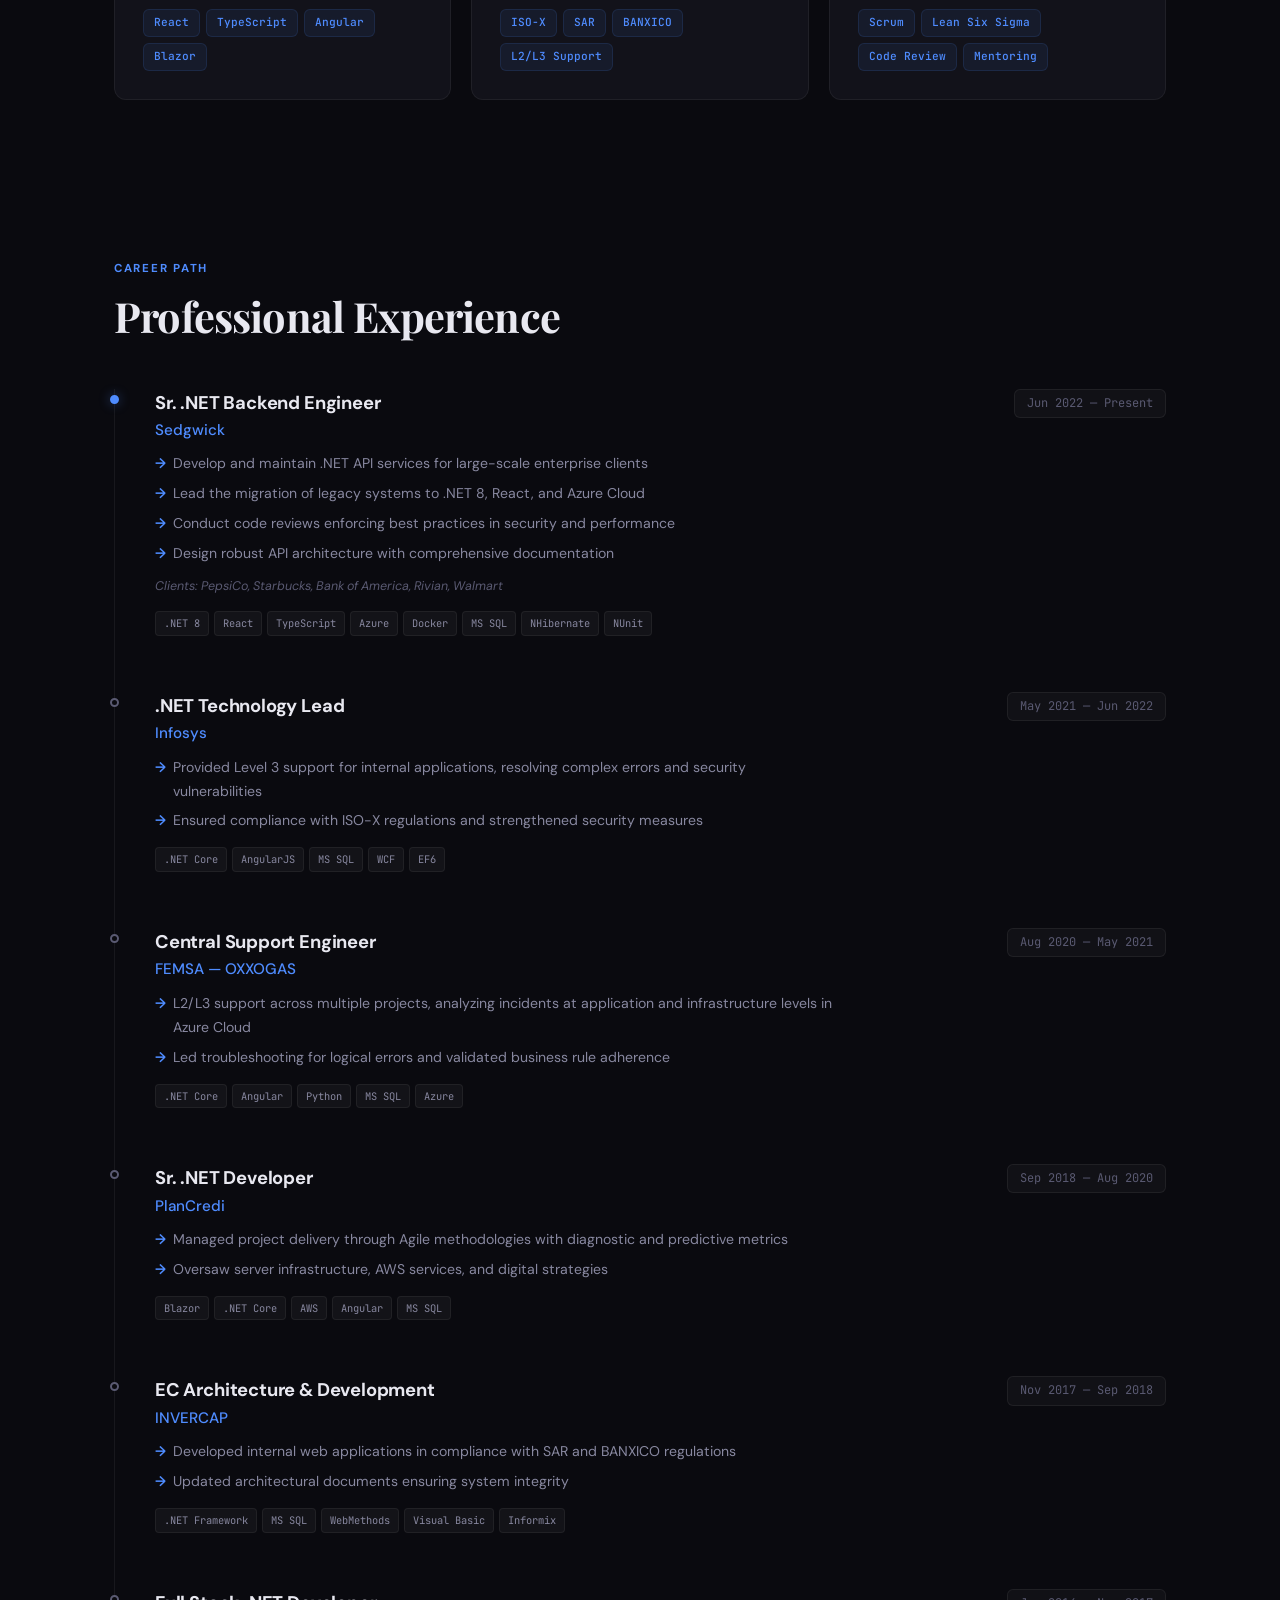
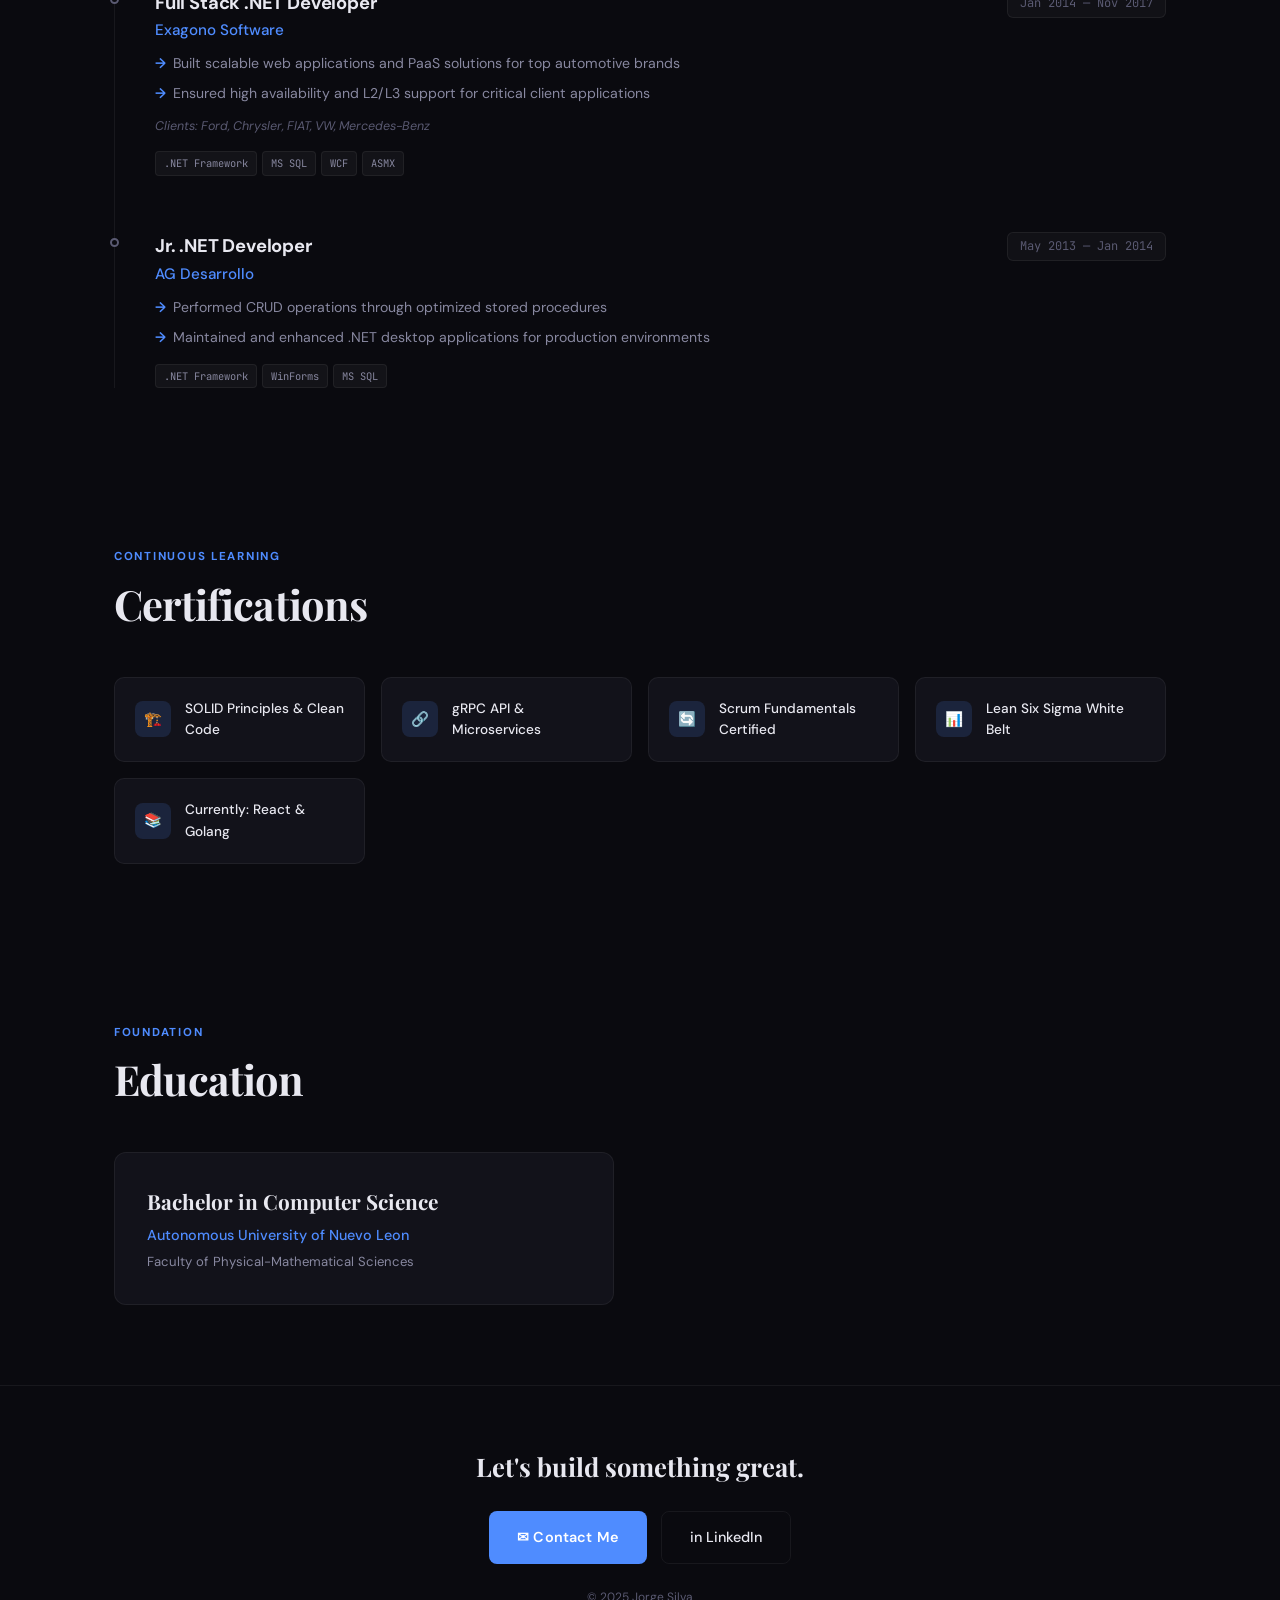
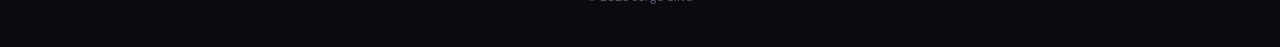
==== commit 99d3e3f1: "JS - Fix" ====
--- a/index.html
+++ b/index.html
@@ -48,7 +48,7 @@
     </p>
     <div class="hero-meta">
       <div class="hero-meta-item">
-        <span class="number">12+</span>
+        <span class="number">8+</span>
         <span class="label">Years Experience</span>
       </div>
       <div class="hero-meta-item">
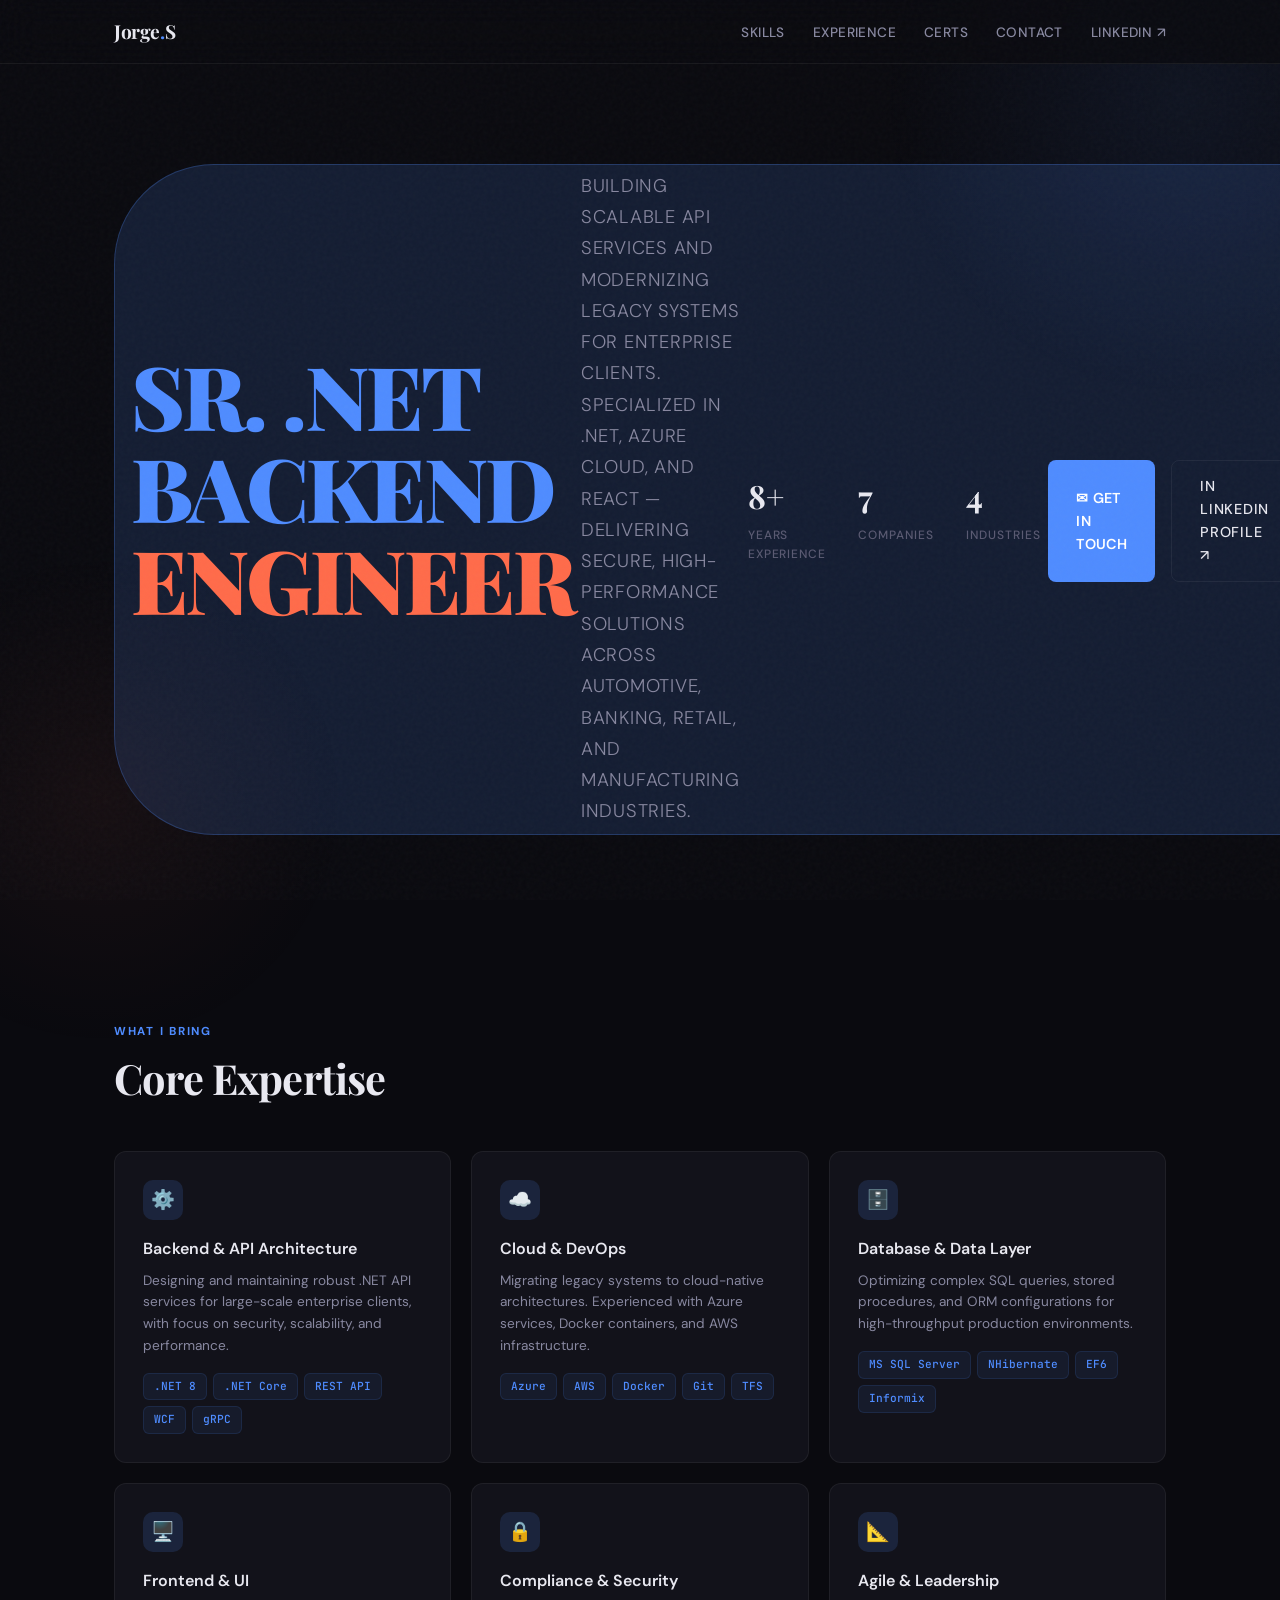
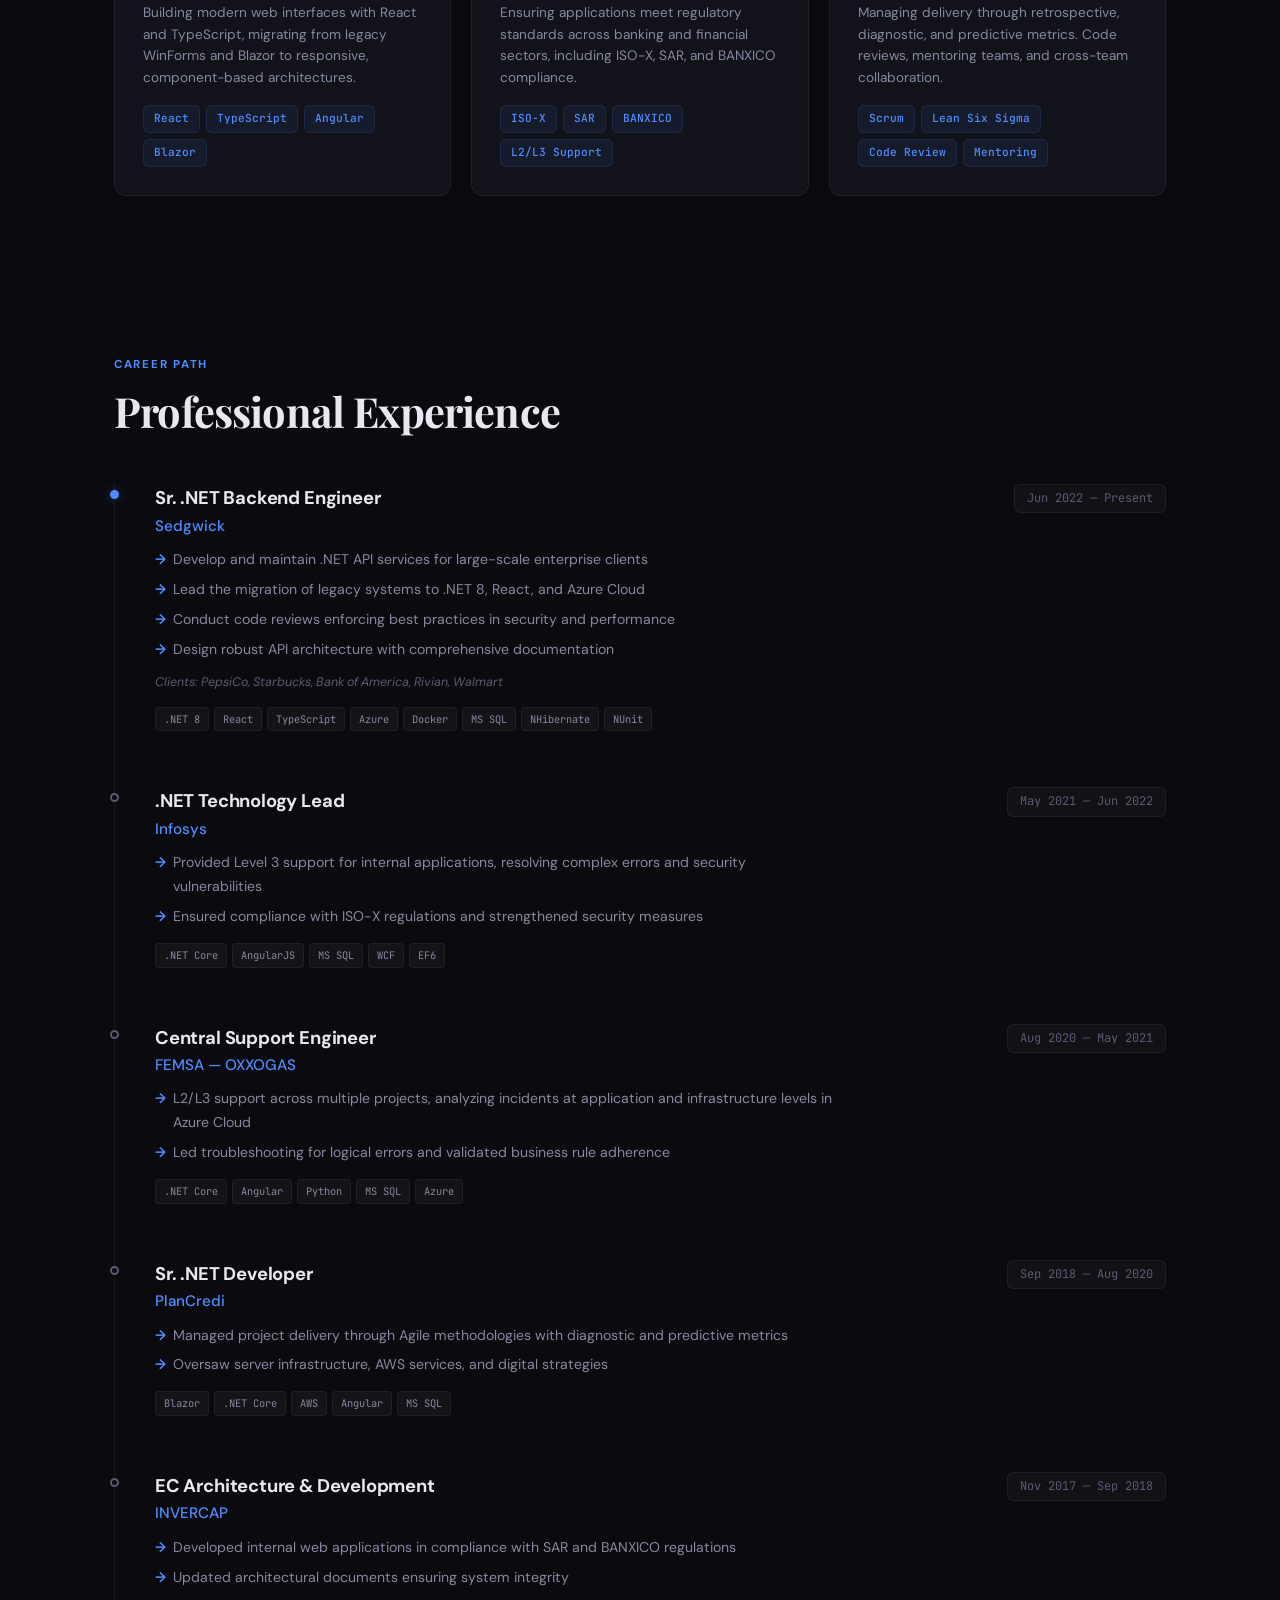
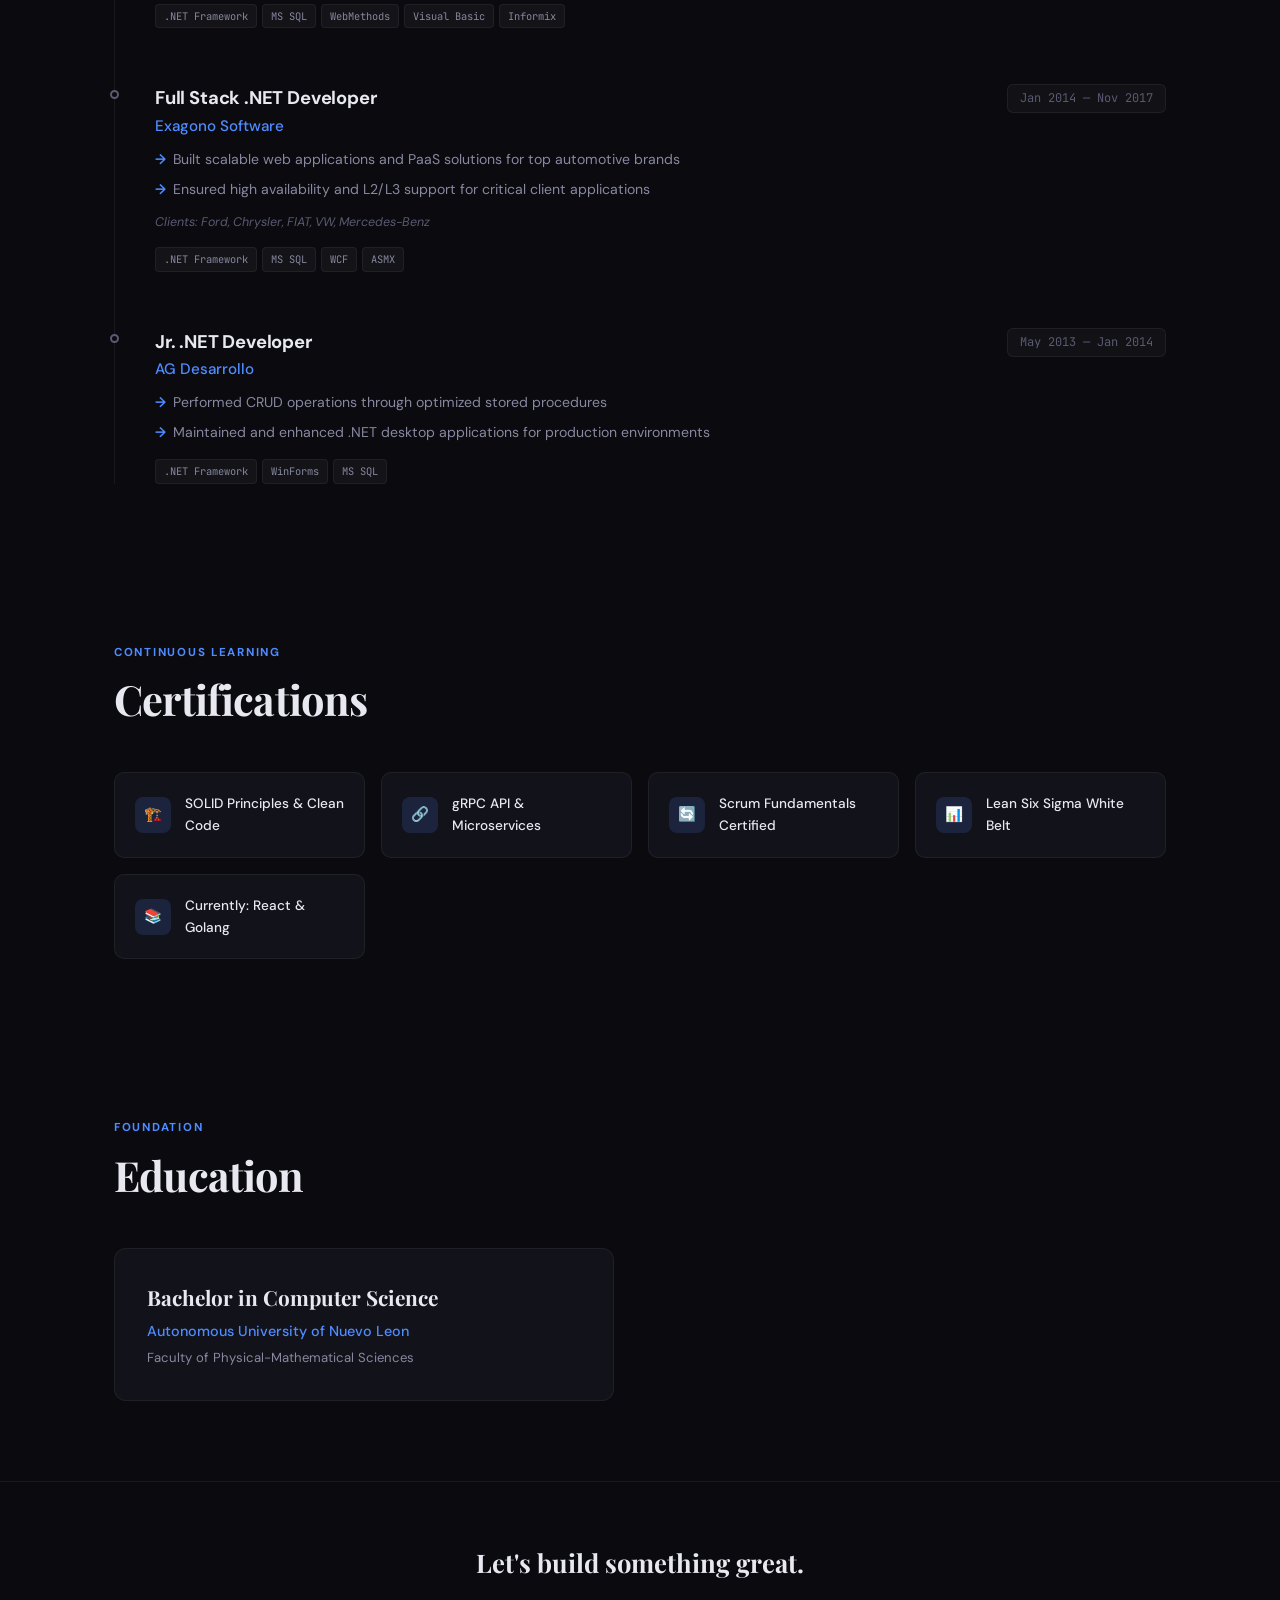
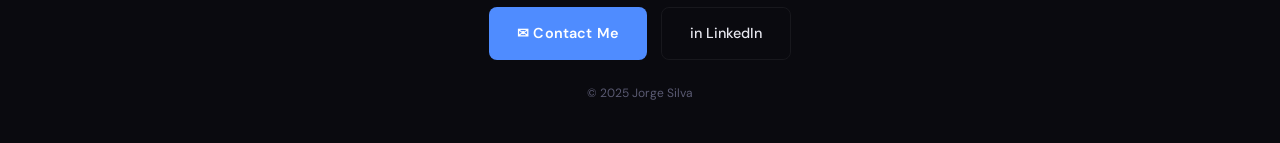
==== commit 5128c062: "JS - Small change" ====
--- a/index.html
+++ b/index.html
@@ -34,16 +34,18 @@
 <header class="hero">
   <div class="container">
     <div class="hero-badge">
+      <!--
       <span class="pulse"></span>
       Available for opportunities
     </div>
+    -->
     <h1>
       Sr. <span class="accent">.NET</span><br>
       Backend <span class="warm">Engineer</span>
     </h1>
     <p class="hero-subtitle">
       Building scalable API services and modernizing legacy systems for enterprise clients.
-      Specialized in .NET 8, Azure Cloud, and React — delivering secure, high-performance
+      Specialized in .NET, Azure Cloud, and React — delivering secure, high-performance
       solutions across automotive, banking, retail, and manufacturing industries.
     </p>
     <div class="hero-meta">
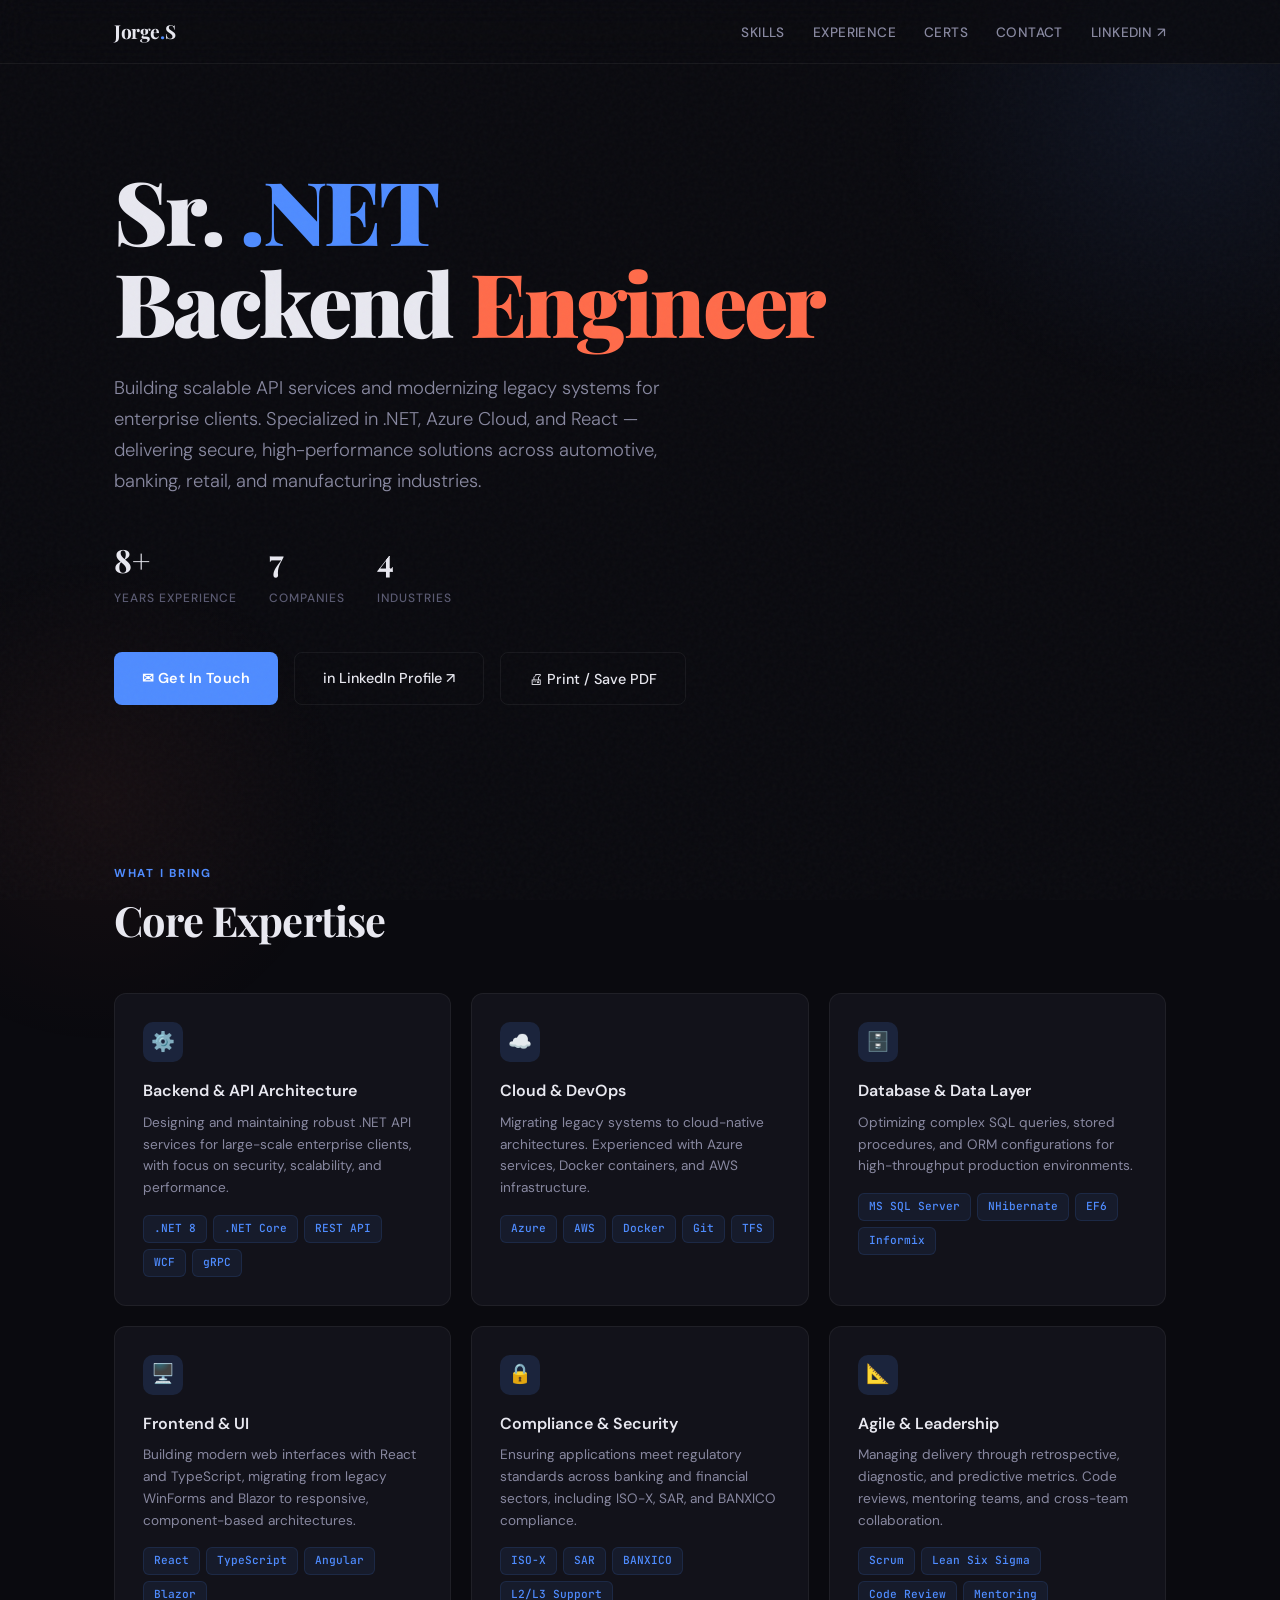
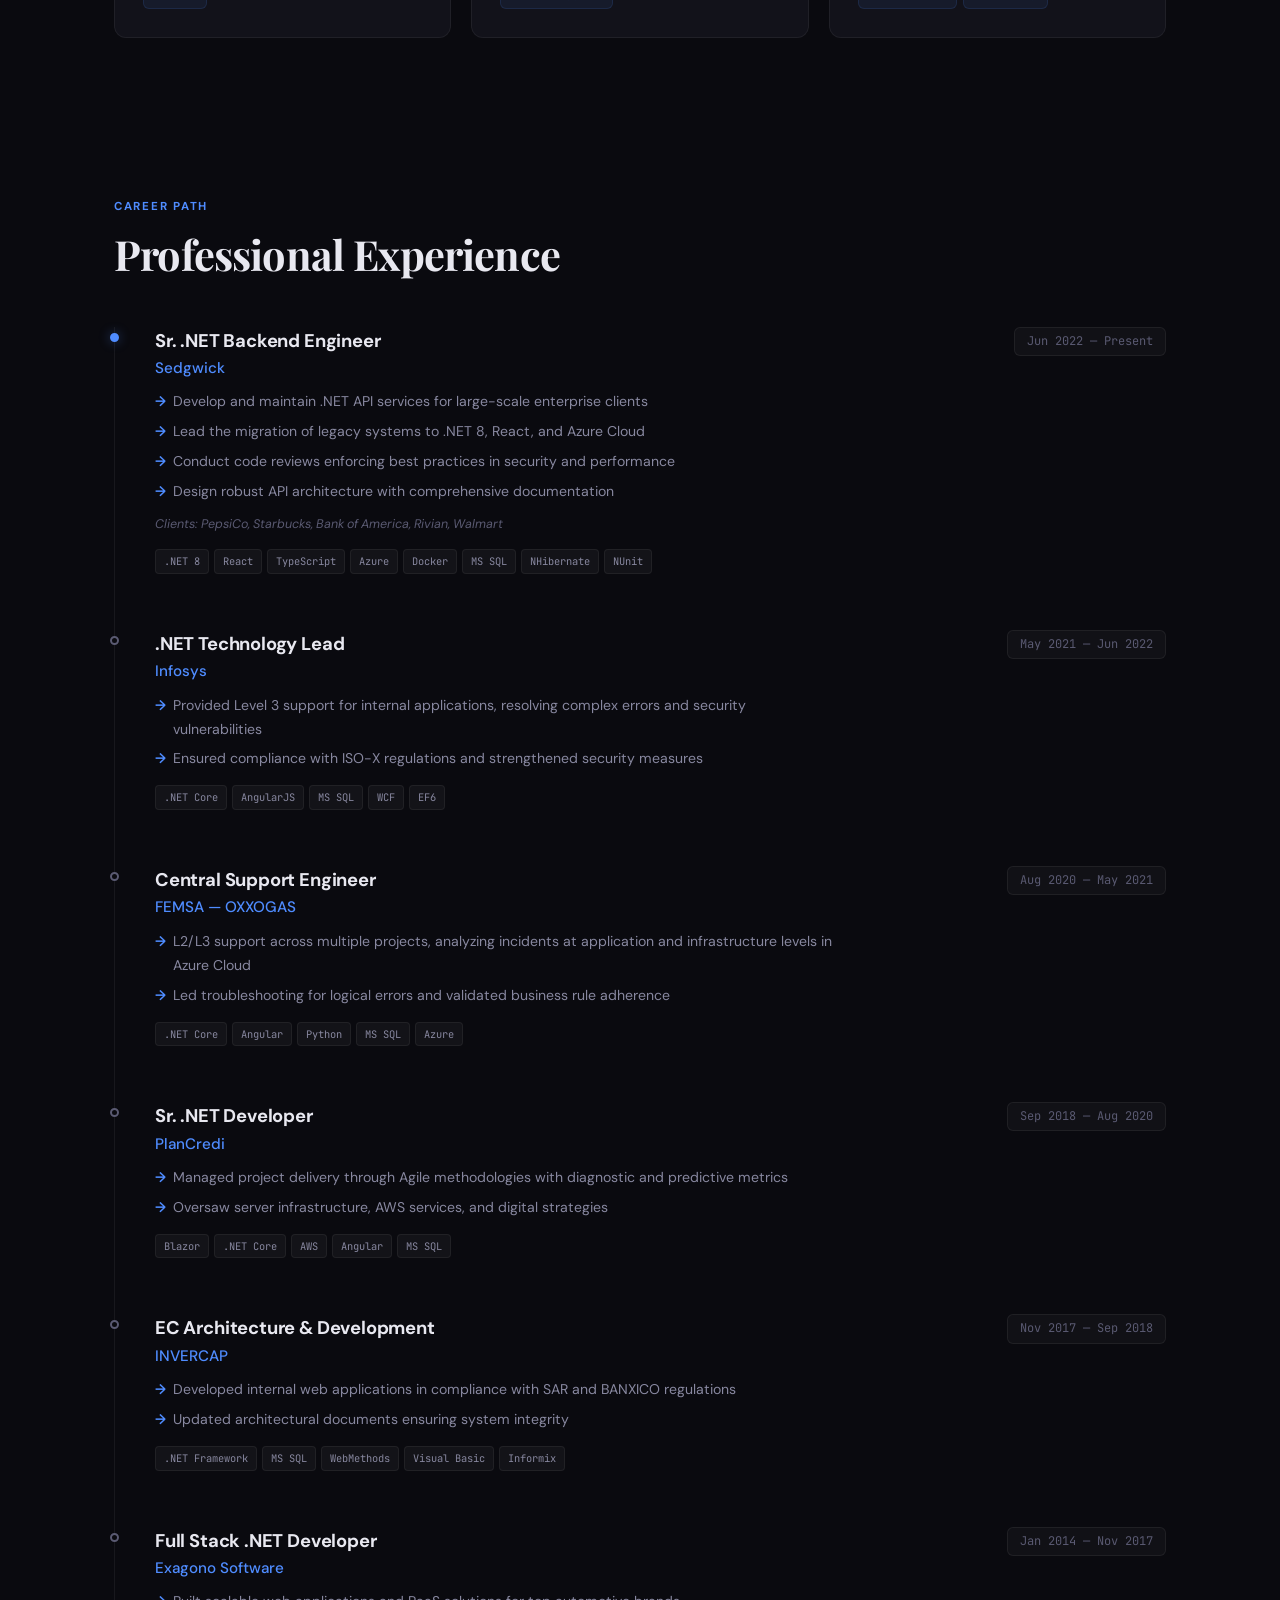
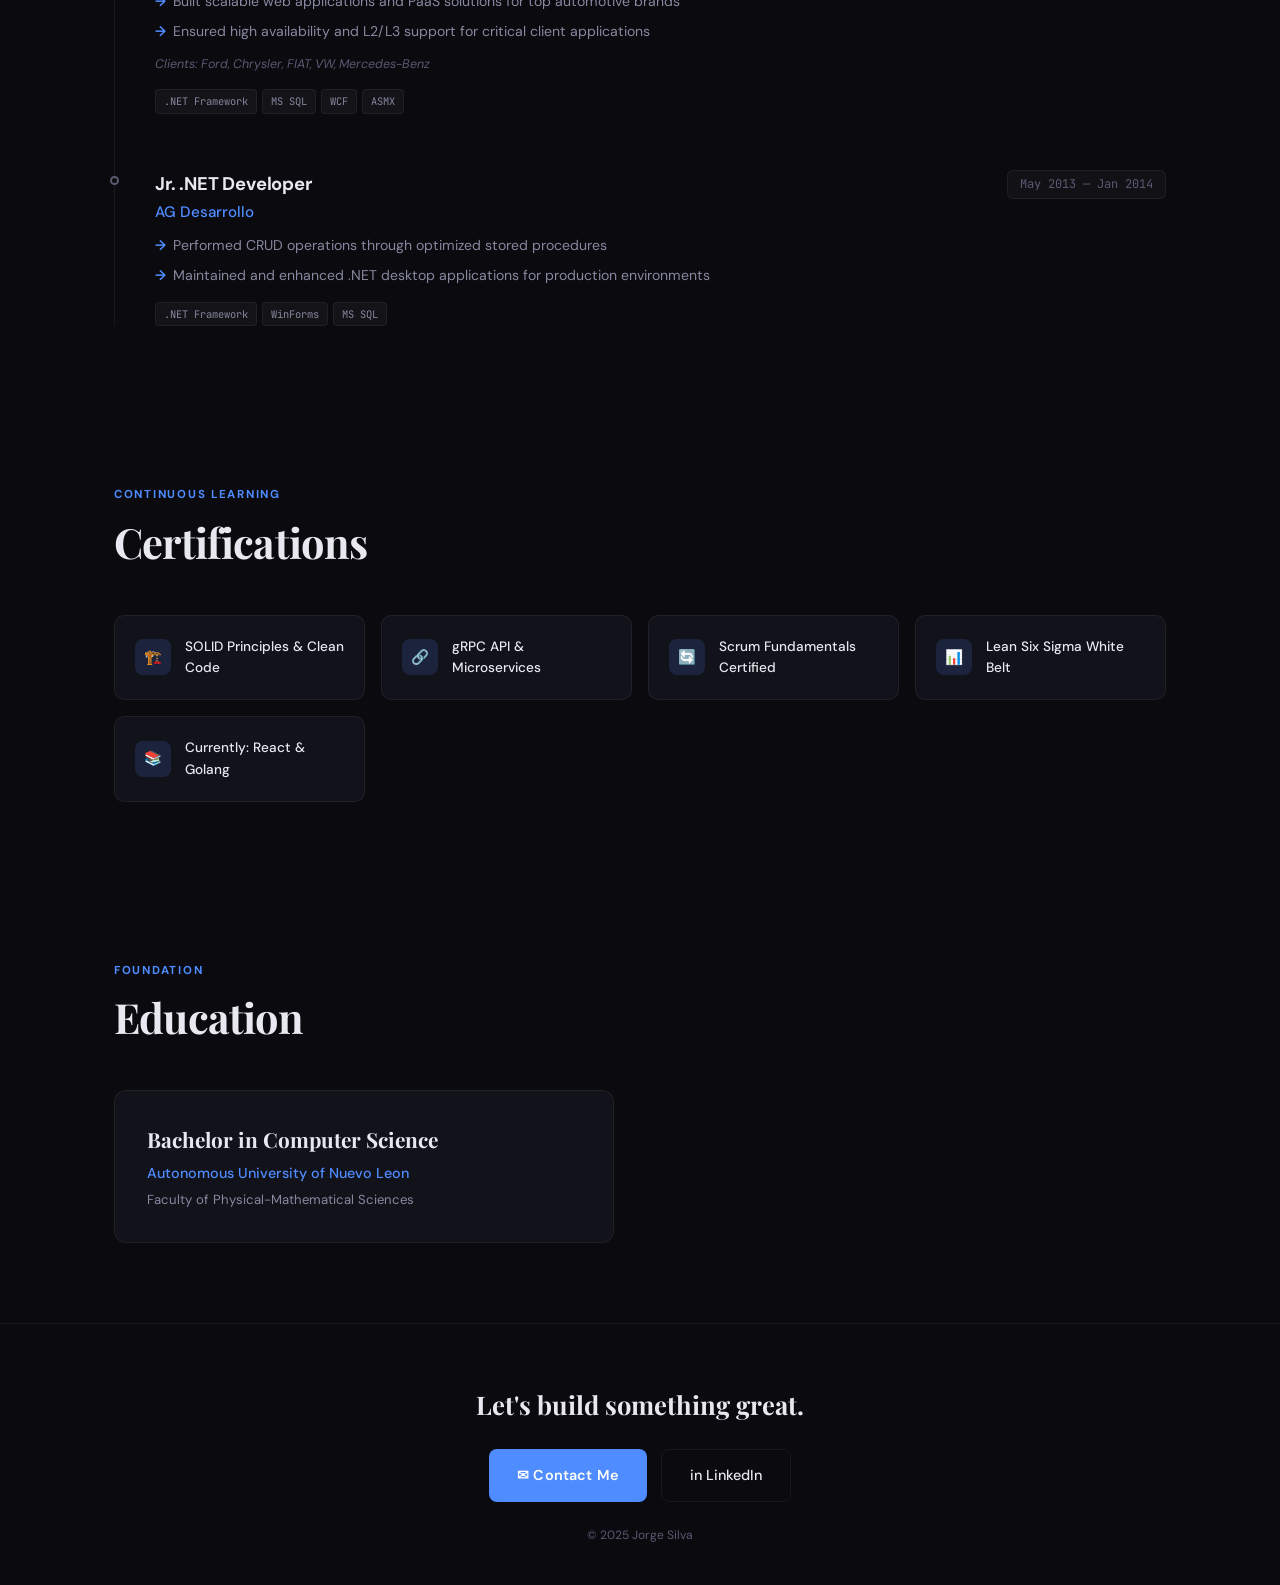
==== commit 1e1ce4ec: "JS - fix in format" ====
--- a/index.html
+++ b/index.html
@@ -33,8 +33,9 @@
 
 <header class="hero">
   <div class="container">
+    <!-- 
     <div class="hero-badge">
-      <!--
+      
       <span class="pulse"></span>
       Available for opportunities
     </div>
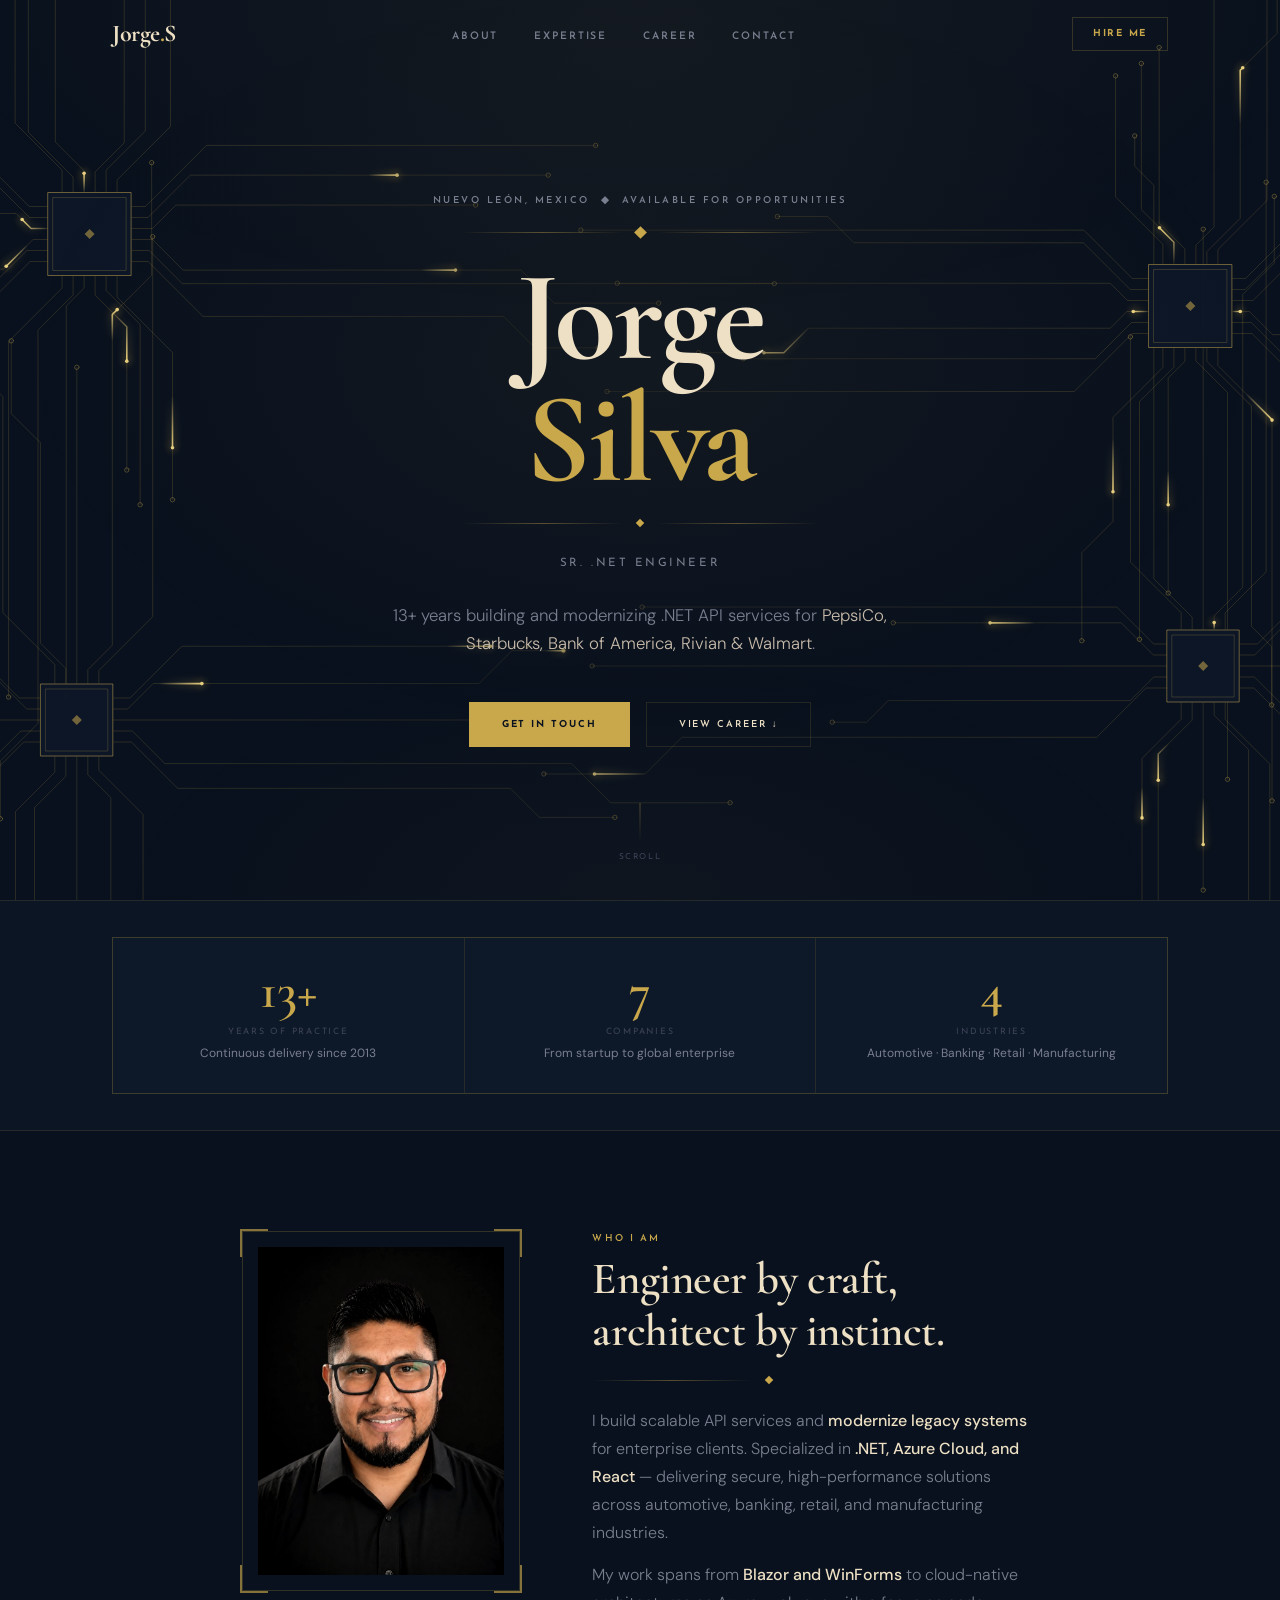
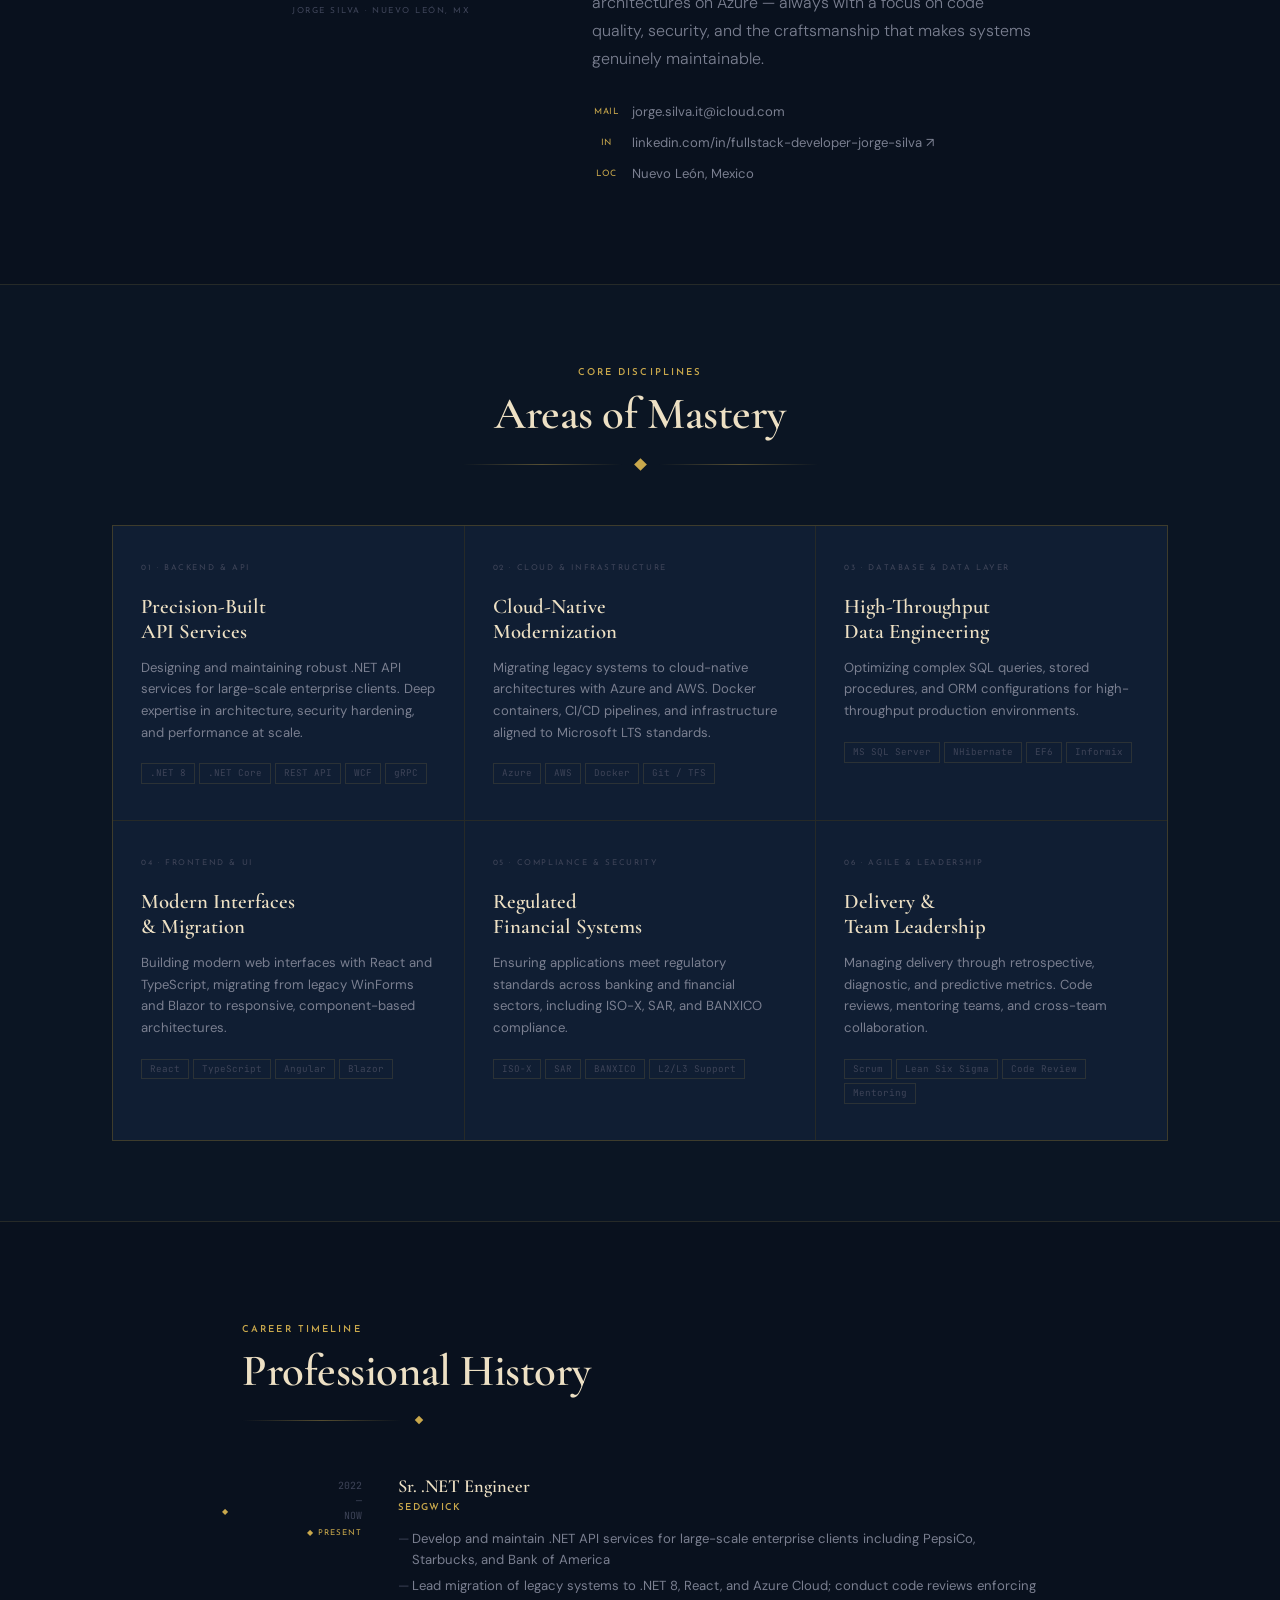
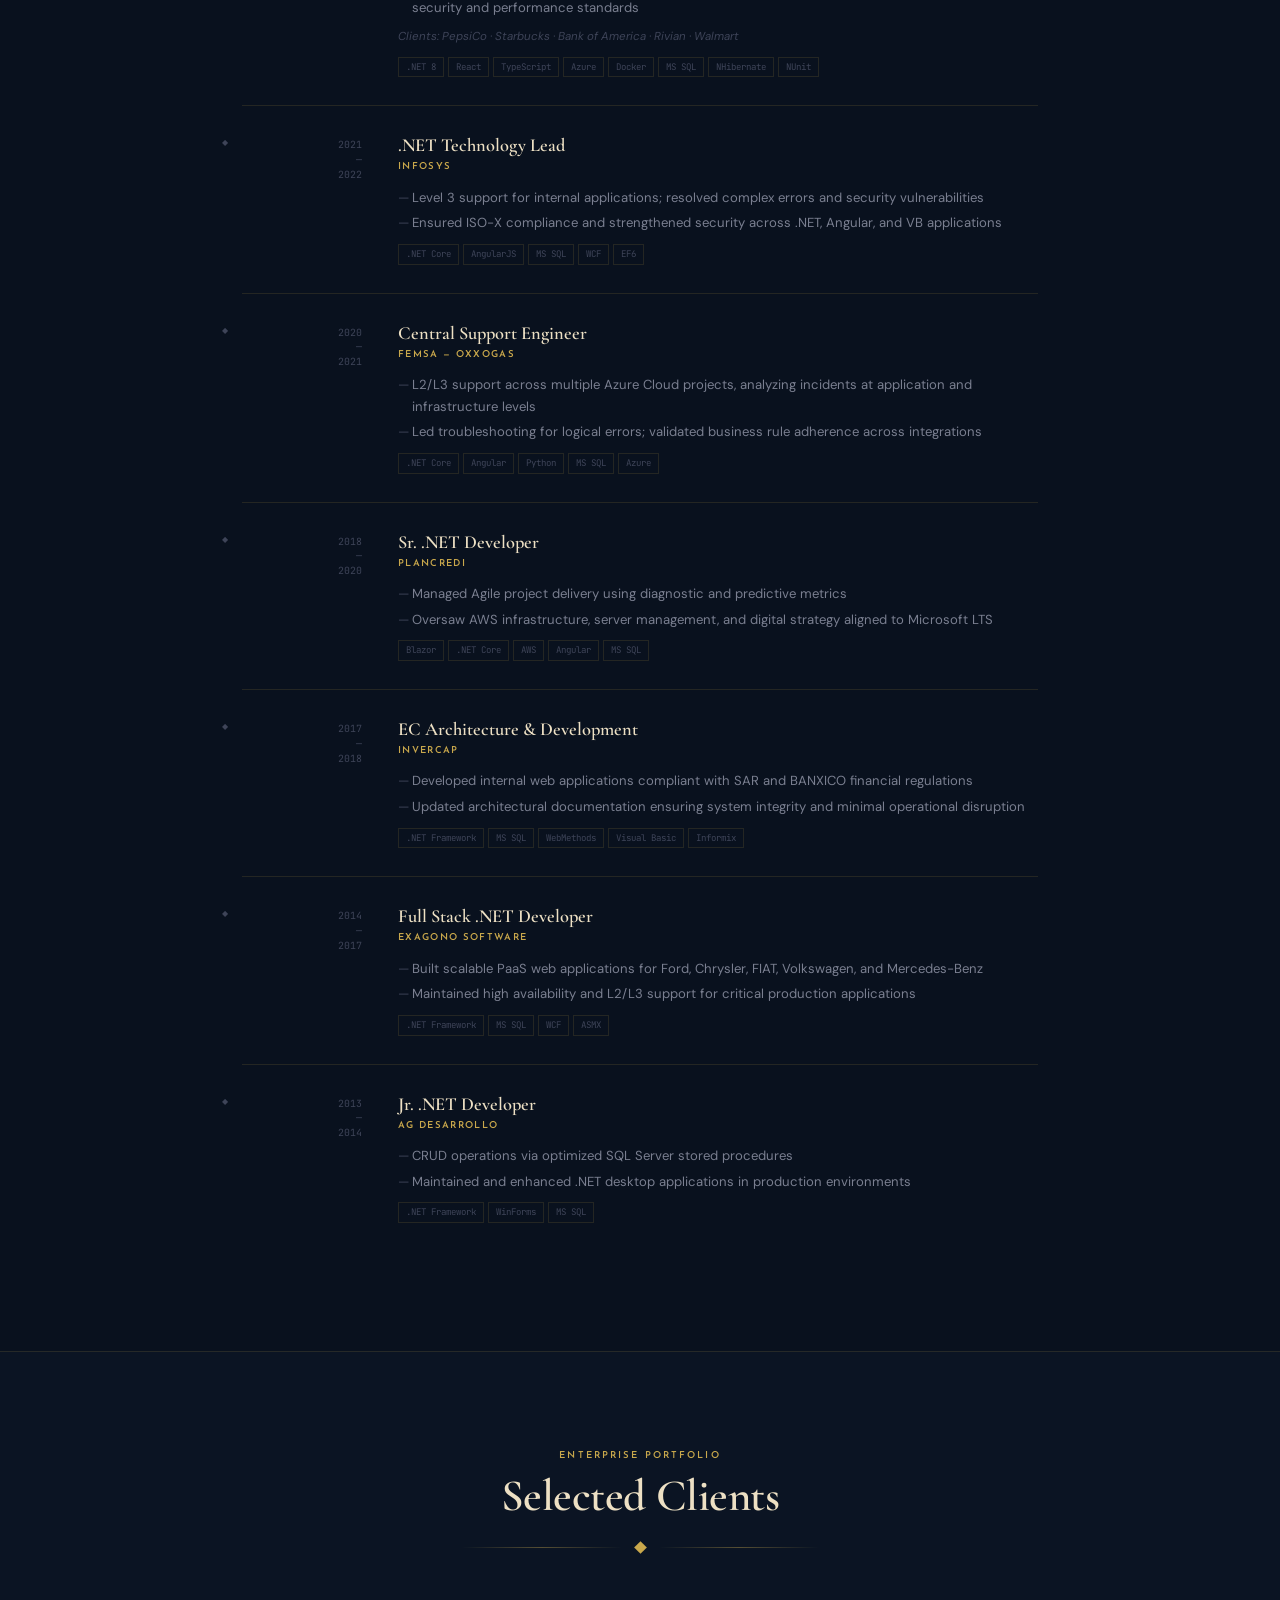
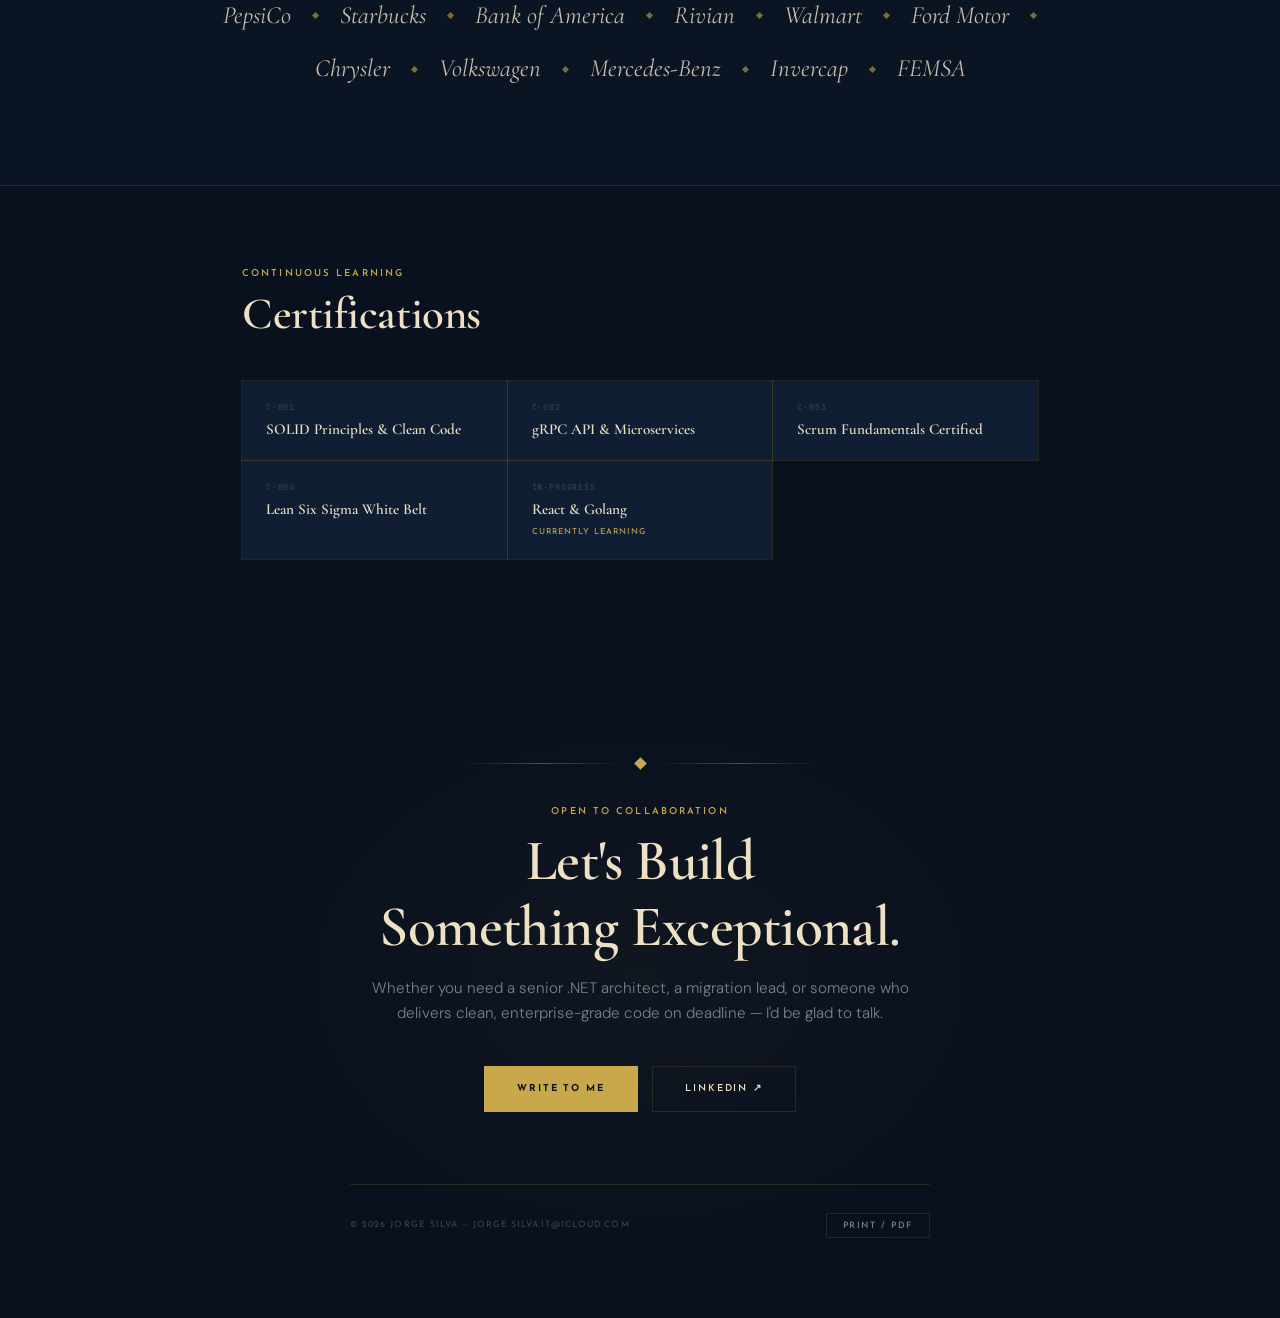
==== commit 9aefce30: "JS - New UI version" ====
--- a/index.html
+++ b/index.html
@@ -3,388 +3,521 @@
 <head>
 <meta charset="UTF-8">
 <meta name="viewport" content="width=device-width, initial-scale=1.0">
-<title>Jorge Silva — Sr. .NET Backend Engineer</title>
-<link href="https://fonts.googleapis.com/css2?family=Playfair+Display:wght@400;700;900&family=DM+Sans:wght@300;400;500;600;700&family=JetBrains+Mono:wght@400;500&display=swap" rel="stylesheet">
-<link rel="stylesheet" href="style.css">
+<title>Jorge Silva — Sr. .NET Engineer</title>
+<meta name="description" content="Sr. .NET Engineer — 13+ years building and modernizing .NET API services for PepsiCo, Starbucks, Bank of America, Rivian, and Walmart.">
+<meta name="author" content="Jorge Silva">
+<meta name="theme-color" content="#09111e">
+<link rel="canonical" href="https://jorgedevelopermex.github.io/cv/">
+<link rel="icon" href="assets/img/favicon.svg" type="image/svg+xml">
+
+<!-- Open Graph / social previews -->
+<meta property="og:type" content="profile">
+<meta property="og:title" content="Jorge Silva — Sr. .NET Engineer">
+<meta property="og:description" content="13+ years building and modernizing .NET API services for PepsiCo, Starbucks, Bank of America, Rivian & Walmart.">
+<meta property="og:url" content="https://jorgedevelopermex.github.io/cv/">
+<meta property="og:image" content="https://jorgedevelopermex.github.io/cv/assets/img/og-image.jpg">
+<meta property="og:image:width" content="1200">
+<meta property="og:image:height" content="630">
+<meta name="twitter:card" content="summary_large_image">
+
+<script type="application/ld+json">
+{
+  "@context": "https://schema.org",
+  "@type": "Person",
+  "name": "Jorge Silva",
+  "jobTitle": "Sr. .NET Engineer",
+  "url": "https://jorgedevelopermex.github.io/cv/",
+  "image": "https://jorgedevelopermex.github.io/cv/assets/img/photo.jpg",
+  "email": "mailto:jorge.silva.it@icloud.com",
+  "address": { "@type": "PostalAddress", "addressRegion": "Nuevo León", "addressCountry": "MX" },
+  "sameAs": ["https://www.linkedin.com/in/fullstack-developer-jorge-silva/"],
+  "knowsAbout": [".NET", "C#", "Azure", "AWS", "React", "TypeScript", "MS SQL Server", "REST API", "gRPC", "Docker"]
+}
+</script>
+
+<link rel="preconnect" href="https://fonts.googleapis.com">
+<link rel="preconnect" href="https://fonts.gstatic.com" crossorigin>
+<link href="https://fonts.googleapis.com/css2?family=Cormorant+Garamond:ital,wght@0,300;0,400;0,600;0,700;1,300;1,400&family=DM+Sans:wght@300;400;500&family=JetBrains+Mono:wght@400&family=Josefin+Sans:wght@300;400;600;700&display=swap" rel="stylesheet">
+<link rel="stylesheet" href="assets/css/main.css">
 </head>
 <body>
 
-<div class="orb"></div>
-<div class="orb-2"></div>
-
-<div class="print-contact">
-  <span>jorge.silva.it@icloud.com</span>
-  <span>linkedin.com/in/fullstack-developer-jorge-silva</span>
-  <span>Nuevo Leon, Mexico</span>
+<div class="circuit-bg" aria-hidden="true"><canvas id="circuit"></canvas></div>
+
+<a class="skip-nav" href="#main">Skip to main content</a>
+
+<!-- ══════════════════════ NAV ══════════════════════ -->
+<nav id="nav" aria-label="Main navigation">
+  <div class="container">
+    <div class="nav-inner">
+      <a href="#hero" class="nav-logo" aria-label="Jorge Silva — home">Jorge<span>.</span>S</a>
+
+      <button class="nav-toggle"
+              aria-expanded="false"
+              aria-controls="nav-menu"
+              aria-label="Open navigation menu">
+        <span class="ham-line"></span>
+        <span class="ham-line"></span>
+        <span class="ham-line"></span>
+      </button>
+
+      <ul class="nav-links" id="nav-menu" role="list">
+        <li><a href="#about">About</a></li>
+        <li><a href="#expertise">Expertise</a></li>
+        <li><a href="#experience">Career</a></li>
+        <li><a href="#contact">Contact</a></li>
+      </ul>
+
+      <a href="mailto:jorge.silva.it@icloud.com" class="nav-cta">Hire Me</a>
+    </div>
+  </div>
+</nav>
+
+<!-- ══════════════════════ HERO ══════════════════════ -->
+<section id="hero" class="hero" aria-labelledby="hero-name">
+  <div class="hero-inner">
+
+    <p class="hero-eyebrow reveal">Nuevo León, Mexico &nbsp;◆&nbsp; Available for Opportunities</p>
+
+    <div class="deco-rule deco-rule--center reveal reveal--delay-1" aria-hidden="true">
+      <div class="deco-line"></div>
+      <div class="deco-diamond deco-diamond--lg"></div>
+      <div class="deco-line"></div>
+    </div>
+
+    <h1 class="hero-name reveal reveal--delay-1" id="hero-name">
+      Jorge
+      <span class="surname">Silva</span>
+    </h1>
+
+    <div class="deco-rule deco-rule--center reveal reveal--delay-2" aria-hidden="true">
+      <div class="deco-line"></div>
+      <div class="deco-diamond"></div>
+      <div class="deco-line"></div>
+    </div>
+
+    <p class="hero-title reveal reveal--delay-2">Sr. .NET Engineer</p>
+
+    <p class="hero-sub reveal reveal--delay-3">
+      13+ years building and modernizing .NET API services for
+      <em>PepsiCo, Starbucks, Bank of America, Rivian &amp; Walmart</em>.
+    </p>
+
+    <div class="hero-cta reveal reveal--delay-3">
+      <a href="mailto:jorge.silva.it@icloud.com" class="btn-gold">
+        Get in Touch
+      </a>
+      <a href="#experience" class="btn-ghost">
+        View Career ↓
+      </a>
+    </div>
+
+  </div>
+
+  <div class="scroll-hint" aria-hidden="true">
+    <div class="scroll-hint-line"></div>
+    <span>Scroll</span>
+  </div>
+</section>
+
+<!-- ══════════════════════ CREDENTIALS STRIP ══════════════════════ -->
+<div class="cred-strip" aria-label="Career highlights">
+  <div class="container">
+    <div class="cred-grid">
+      <div class="cred-item reveal">
+        <span class="cred-num" aria-label="13 or more">13+</span>
+        <span class="cred-label">Years of Practice</span>
+        <span class="cred-desc">Continuous delivery since 2013</span>
+      </div>
+      <div class="cred-item reveal reveal--delay-1">
+        <span class="cred-num">7</span>
+        <span class="cred-label">Companies</span>
+        <span class="cred-desc">From startup to global enterprise</span>
+      </div>
+      <div class="cred-item reveal reveal--delay-2">
+        <span class="cred-num">4</span>
+        <span class="cred-label">Industries</span>
+        <span class="cred-desc">Automotive · Banking · Retail · Manufacturing</span>
+      </div>
+    </div>
+  </div>
 </div>
 
-<nav>
+<!-- ══════════════════════ ABOUT ══════════════════════ -->
+<section id="about" class="about" aria-labelledby="about-h">
+  <div class="container container--narrow">
+    <div class="about-grid">
+
+      <!-- Photo -->
+      <div class="reveal">
+        <div class="photo-frame-wrap">
+          <span class="c c-tl" aria-hidden="true"></span>
+          <span class="c c-tr" aria-hidden="true"></span>
+          <span class="c c-bl" aria-hidden="true"></span>
+          <span class="c c-br" aria-hidden="true"></span>
+          <img src="assets/img/photo.jpg" alt="Jorge Silva, Sr. .NET Engineer">
+        </div>
+        <p class="photo-caption">Jorge Silva · Nuevo León, MX</p>
+      </div>
+
+      <!-- Text -->
+      <div class="about-text reveal reveal--delay-1">
+        <p class="section-label">Who I Am</p>
+        <h2 class="section-title" id="about-h">Engineer by craft,<br>architect by instinct.</h2>
+
+        <div class="deco-rule" aria-hidden="true" style="max-width:200px;margin:20px 0 24px;">
+          <div class="deco-line"></div>
+          <div class="deco-diamond"></div>
+        </div>
+
+        <p class="about-p">
+          I build scalable API services and <strong>modernize legacy systems</strong> for enterprise clients. Specialized in <strong>.NET, Azure Cloud, and React</strong> — delivering secure, high-performance solutions across automotive, banking, retail, and manufacturing industries.
+        </p>
+        <p class="about-p">
+          My work spans from <strong>Blazor and WinForms</strong> to cloud-native architectures on Azure — always with a focus on code quality, security, and the craftsmanship that makes systems genuinely maintainable.
+        </p>
+
+        <div aria-label="Contact information" class="about-contact">
+          <div class="ac-item">
+            <span class="ac-glyph">Mail</span>
+            <a href="mailto:jorge.silva.it@icloud.com">jorge.silva.it@icloud.com</a>
+          </div>
+          <div class="ac-item">
+            <span class="ac-glyph">In</span>
+            <a href="https://www.linkedin.com/in/fullstack-developer-jorge-silva/"
+               target="_blank" rel="noopener"
+               aria-label="LinkedIn profile (opens in new tab)">
+              linkedin.com/in/fullstack-developer-jorge-silva ↗
+            </a>
+          </div>
+          <div class="ac-item">
+            <span class="ac-glyph">Loc</span>
+            <span>Nuevo León, Mexico</span>
+          </div>
+        </div>
+      </div>
+
+    </div>
+  </div>
+</section>
+
+<!-- ══════════════════════ EXPERTISE ══════════════════════ -->
+<section id="expertise" class="expertise" aria-labelledby="exp-h">
   <div class="container">
-    <a href="#" class="nav-logo">Jorge<span>.</span>S</a>
-    <ul class="nav-links">
-      <li><a href="#skills">Skills</a></li>
-      <li><a href="#experience">Experience</a></li>
-      <li><a href="#certifications">Certs</a></li>
-      <li><a href="#contact">Contact</a></li>
-      <li><a href="https://www.linkedin.com/in/fullstack-developer-jorge-silva/" target="_blank" rel="noopener">LinkedIn ↗</a></li>
+    <div class="expertise-head reveal">
+      <p class="section-label" style="text-align:center">Core Disciplines</p>
+      <h2 class="section-title" id="exp-h" style="text-align:center">Areas of Mastery</h2>
+      <div class="deco-rule deco-rule--center" aria-hidden="true" style="margin-top:20px;">
+        <div class="deco-line"></div>
+        <div class="deco-diamond deco-diamond--lg"></div>
+        <div class="deco-line"></div>
+      </div>
+    </div>
+
+    <div class="expertise-grid">
+      <div class="exp-card reveal">
+        <div class="exp-card-num">01 · Backend &amp; API</div>
+        <h3 class="exp-card-title">Precision-Built<br>API Services</h3>
+        <p class="exp-card-desc">
+          Designing and maintaining robust .NET API services for large-scale enterprise clients. Deep expertise in architecture, security hardening, and performance at scale.
+        </p>
+        <div class="exp-tags">
+          <span class="exp-tag">.NET 8</span>
+          <span class="exp-tag">.NET Core</span>
+          <span class="exp-tag">REST API</span>
+          <span class="exp-tag">WCF</span>
+          <span class="exp-tag">gRPC</span>
+        </div>
+      </div>
+
+      <div class="exp-card reveal reveal--delay-1">
+        <div class="exp-card-num">02 · Cloud &amp; Infrastructure</div>
+        <h3 class="exp-card-title">Cloud-Native<br>Modernization</h3>
+        <p class="exp-card-desc">
+          Migrating legacy systems to cloud-native architectures with Azure and AWS. Docker containers, CI/CD pipelines, and infrastructure aligned to Microsoft LTS standards.
+        </p>
+        <div class="exp-tags">
+          <span class="exp-tag">Azure</span>
+          <span class="exp-tag">AWS</span>
+          <span class="exp-tag">Docker</span>
+          <span class="exp-tag">Git / TFS</span>
+        </div>
+      </div>
+
+      <div class="exp-card reveal reveal--delay-2">
+        <div class="exp-card-num">03 · Database &amp; Data Layer</div>
+        <h3 class="exp-card-title">High-Throughput<br>Data Engineering</h3>
+        <p class="exp-card-desc">
+          Optimizing complex SQL queries, stored procedures, and ORM configurations for high-throughput production environments.
+        </p>
+        <div class="exp-tags">
+          <span class="exp-tag">MS SQL Server</span>
+          <span class="exp-tag">NHibernate</span>
+          <span class="exp-tag">EF6</span>
+          <span class="exp-tag">Informix</span>
+        </div>
+      </div>
+
+      <div class="exp-card reveal">
+        <div class="exp-card-num">04 · Frontend &amp; UI</div>
+        <h3 class="exp-card-title">Modern Interfaces<br>&amp; Migration</h3>
+        <p class="exp-card-desc">
+          Building modern web interfaces with React and TypeScript, migrating from legacy WinForms and Blazor to responsive, component-based architectures.
+        </p>
+        <div class="exp-tags">
+          <span class="exp-tag">React</span>
+          <span class="exp-tag">TypeScript</span>
+          <span class="exp-tag">Angular</span>
+          <span class="exp-tag">Blazor</span>
+        </div>
+      </div>
+
+      <div class="exp-card reveal reveal--delay-1">
+        <div class="exp-card-num">05 · Compliance &amp; Security</div>
+        <h3 class="exp-card-title">Regulated<br>Financial Systems</h3>
+        <p class="exp-card-desc">
+          Ensuring applications meet regulatory standards across banking and financial sectors, including ISO-X, SAR, and BANXICO compliance.
+        </p>
+        <div class="exp-tags">
+          <span class="exp-tag">ISO-X</span>
+          <span class="exp-tag">SAR</span>
+          <span class="exp-tag">BANXICO</span>
+          <span class="exp-tag">L2/L3 Support</span>
+        </div>
+      </div>
+
+      <div class="exp-card reveal reveal--delay-2">
+        <div class="exp-card-num">06 · Agile &amp; Leadership</div>
+        <h3 class="exp-card-title">Delivery &amp;<br>Team Leadership</h3>
+        <p class="exp-card-desc">
+          Managing delivery through retrospective, diagnostic, and predictive metrics. Code reviews, mentoring teams, and cross-team collaboration.
+        </p>
+        <div class="exp-tags">
+          <span class="exp-tag">Scrum</span>
+          <span class="exp-tag">Lean Six Sigma</span>
+          <span class="exp-tag">Code Review</span>
+          <span class="exp-tag">Mentoring</span>
+        </div>
+      </div>
+    </div>
+  </div>
+</section>
+
+<!-- ══════════════════════ EXPERIENCE ══════════════════════ -->
+<section id="experience" class="experience" aria-labelledby="career-h">
+  <div class="container container--narrow" id="main">
+    <div class="experience-head reveal">
+      <p class="section-label">Career Timeline</p>
+      <h2 class="section-title" id="career-h">Professional History</h2>
+      <div class="deco-rule" aria-hidden="true" style="max-width:220px;margin:20px 0 0;">
+        <div class="deco-line"></div>
+        <div class="deco-diamond"></div>
+      </div>
+    </div>
+
+    <div class="timeline">
+
+      <article class="timeline-item reveal">
+        <div class="tl-dates" aria-label="June 2022 to present">
+          2022<br>—<br>NOW
+          <span class="now" aria-label="Current position">◆ Present</span>
+        </div>
+        <div>
+          <div class="tl-role">Sr. .NET Engineer</div>
+          <div class="tl-company">Sedgwick</div>
+          <ul class="tl-desc">
+            <li>Develop and maintain .NET API services for large-scale enterprise clients including PepsiCo, Starbucks, and Bank of America</li>
+            <li>Lead migration of legacy systems to .NET 8, React, and Azure Cloud; conduct code reviews enforcing security and performance standards</li>
+          </ul>
+          <div class="tl-clients">Clients: PepsiCo · Starbucks · Bank of America · Rivian · Walmart</div>
+          <div class="tl-tech">
+            <span>.NET 8</span><span>React</span><span>TypeScript</span><span>Azure</span>
+            <span>Docker</span><span>MS SQL</span><span>NHibernate</span><span>NUnit</span>
+          </div>
+        </div>
+      </article>
+
+      <article class="timeline-item reveal">
+        <div class="tl-dates" aria-label="May 2021 to June 2022">2021<br>—<br>2022</div>
+        <div>
+          <div class="tl-role">.NET Technology Lead</div>
+          <div class="tl-company">Infosys</div>
+          <ul class="tl-desc">
+            <li>Level 3 support for internal applications; resolved complex errors and security vulnerabilities</li>
+            <li>Ensured ISO-X compliance and strengthened security across .NET, Angular, and VB applications</li>
+          </ul>
+          <div class="tl-tech"><span>.NET Core</span><span>AngularJS</span><span>MS SQL</span><span>WCF</span><span>EF6</span></div>
+        </div>
+      </article>
+
+      <article class="timeline-item reveal">
+        <div class="tl-dates" aria-label="August 2020 to May 2021">2020<br>—<br>2021</div>
+        <div>
+          <div class="tl-role">Central Support Engineer</div>
+          <div class="tl-company">FEMSA — OXXOGAS</div>
+          <ul class="tl-desc">
+            <li>L2/L3 support across multiple Azure Cloud projects, analyzing incidents at application and infrastructure levels</li>
+            <li>Led troubleshooting for logical errors; validated business rule adherence across integrations</li>
+          </ul>
+          <div class="tl-tech"><span>.NET Core</span><span>Angular</span><span>Python</span><span>MS SQL</span><span>Azure</span></div>
+        </div>
+      </article>
+
+      <article class="timeline-item reveal">
+        <div class="tl-dates" aria-label="September 2018 to August 2020">2018<br>—<br>2020</div>
+        <div>
+          <div class="tl-role">Sr. .NET Developer</div>
+          <div class="tl-company">PlanCredi</div>
+          <ul class="tl-desc">
+            <li>Managed Agile project delivery using diagnostic and predictive metrics</li>
+            <li>Oversaw AWS infrastructure, server management, and digital strategy aligned to Microsoft LTS</li>
+          </ul>
+          <div class="tl-tech"><span>Blazor</span><span>.NET Core</span><span>AWS</span><span>Angular</span><span>MS SQL</span></div>
+        </div>
+      </article>
+
+      <article class="timeline-item reveal">
+        <div class="tl-dates" aria-label="November 2017 to September 2018">2017<br>—<br>2018</div>
+        <div>
+          <div class="tl-role">EC Architecture &amp; Development</div>
+          <div class="tl-company">INVERCAP</div>
+          <ul class="tl-desc">
+            <li>Developed internal web applications compliant with SAR and BANXICO financial regulations</li>
+            <li>Updated architectural documentation ensuring system integrity and minimal operational disruption</li>
+          </ul>
+          <div class="tl-tech"><span>.NET Framework</span><span>MS SQL</span><span>WebMethods</span><span>Visual Basic</span><span>Informix</span></div>
+        </div>
+      </article>
+
+      <article class="timeline-item reveal">
+        <div class="tl-dates" aria-label="January 2014 to November 2017">2014<br>—<br>2017</div>
+        <div>
+          <div class="tl-role">Full Stack .NET Developer</div>
+          <div class="tl-company">Exagono Software</div>
+          <ul class="tl-desc">
+            <li>Built scalable PaaS web applications for Ford, Chrysler, FIAT, Volkswagen, and Mercedes-Benz</li>
+            <li>Maintained high availability and L2/L3 support for critical production applications</li>
+          </ul>
+          <div class="tl-tech"><span>.NET Framework</span><span>MS SQL</span><span>WCF</span><span>ASMX</span></div>
+        </div>
+      </article>
+
+      <article class="timeline-item reveal">
+        <div class="tl-dates" aria-label="May 2013 to January 2014">2013<br>—<br>2014</div>
+        <div>
+          <div class="tl-role">Jr. .NET Developer</div>
+          <div class="tl-company">AG Desarrollo</div>
+          <ul class="tl-desc">
+            <li>CRUD operations via optimized SQL Server stored procedures</li>
+            <li>Maintained and enhanced .NET desktop applications in production environments</li>
+          </ul>
+          <div class="tl-tech"><span>.NET Framework</span><span>WinForms</span><span>MS SQL</span></div>
+        </div>
+      </article>
+
+    </div>
+  </div>
+</section>
+
+<!-- ══════════════════════ CLIENTS ══════════════════════ -->
+<section class="clients" id="clients" aria-label="Selected enterprise clients">
+  <div class="container">
+    <div class="clients-head reveal">
+      <p class="section-label">Enterprise Portfolio</p>
+      <h2 class="section-title">Selected Clients</h2>
+      <div class="deco-rule deco-rule--center" aria-hidden="true" style="margin-top:20px;">
+        <div class="deco-line"></div>
+        <div class="deco-diamond deco-diamond--lg"></div>
+        <div class="deco-line"></div>
+      </div>
+    </div>
+    <ul class="clients-list reveal reveal--delay-1">
+      <li class="client-name">PepsiCo</li>
+      <li class="client-name">Starbucks</li>
+      <li class="client-name">Bank of America</li>
+      <li class="client-name">Rivian</li>
+      <li class="client-name">Walmart</li>
+      <li class="client-name">Ford Motor</li>
+      <li class="client-name">Chrysler</li>
+      <li class="client-name">Volkswagen</li>
+      <li class="client-name">Mercedes-Benz</li>
+      <li class="client-name">Invercap</li>
+      <li class="client-name">FEMSA</li>
     </ul>
   </div>
-</nav>
-
-<header class="hero">
-  <div class="container">
-    <!-- 
-    <div class="hero-badge">
-      
-      <span class="pulse"></span>
-      Available for opportunities
-    </div>
-    -->
-    <h1>
-      Sr. <span class="accent">.NET</span><br>
-      Backend <span class="warm">Engineer</span>
-    </h1>
-    <p class="hero-subtitle">
-      Building scalable API services and modernizing legacy systems for enterprise clients.
-      Specialized in .NET, Azure Cloud, and React — delivering secure, high-performance
-      solutions across automotive, banking, retail, and manufacturing industries.
-    </p>
-    <div class="hero-meta">
-      <div class="hero-meta-item">
-        <span class="number">8+</span>
-        <span class="label">Years Experience</span>
-      </div>
-      <div class="hero-meta-item">
-        <span class="number">7</span>
-        <span class="label">Companies</span>
-      </div>
-      <div class="hero-meta-item">
-        <span class="number">4</span>
-        <span class="label">Industries</span>
-      </div>
-    </div>
-    <div class="hero-cta">
-      <a href="mailto:jorge.silva.it@icloud.com" class="btn-primary">
-        ✉ Get In Touch
-      </a>
-      <a href="https://www.linkedin.com/in/fullstack-developer-jorge-silva/" target="_blank" rel="noopener" class="btn-secondary">
-        in LinkedIn Profile ↗
-      </a>
-      <button onclick="window.print()" class="btn-print no-print">
-        🖨 Print / Save PDF
-      </button>
-    </div>
-  </div>
-</header>
-
-<section id="skills">
-  <div class="container">
-    <div class="reveal">
-      <p class="section-label">What I Bring</p>
-      <h2 class="section-title">Core Expertise</h2>
-    </div>
-    <div class="skills-grid">
-      <div class="skill-card reveal">
-        <div class="skill-card-icon">⚙️</div>
-        <h3>Backend & API Architecture</h3>
-        <p>Designing and maintaining robust .NET API services for large-scale enterprise clients, with focus on security, scalability, and performance.</p>
-        <div class="skill-tags">
-          <span class="skill-tag">.NET 8</span>
-          <span class="skill-tag">.NET Core</span>
-          <span class="skill-tag">REST API</span>
-          <span class="skill-tag">WCF</span>
-          <span class="skill-tag">gRPC</span>
-        </div>
-      </div>
-      <div class="skill-card reveal">
-        <div class="skill-card-icon">☁️</div>
-        <h3>Cloud & DevOps</h3>
-        <p>Migrating legacy systems to cloud-native architectures. Experienced with Azure services, Docker containers, and AWS infrastructure.</p>
-        <div class="skill-tags">
-          <span class="skill-tag">Azure</span>
-          <span class="skill-tag">AWS</span>
-          <span class="skill-tag">Docker</span>
-          <span class="skill-tag">Git</span>
-          <span class="skill-tag">TFS</span>
-        </div>
-      </div>
-      <div class="skill-card reveal">
-        <div class="skill-card-icon">🗄️</div>
-        <h3>Database & Data Layer</h3>
-        <p>Optimizing complex SQL queries, stored procedures, and ORM configurations for high-throughput production environments.</p>
-        <div class="skill-tags">
-          <span class="skill-tag">MS SQL Server</span>
-          <span class="skill-tag">NHibernate</span>
-          <span class="skill-tag">EF6</span>
-          <span class="skill-tag">Informix</span>
-        </div>
-      </div>
-      <div class="skill-card reveal">
-        <div class="skill-card-icon">🖥️</div>
-        <h3>Frontend & UI</h3>
-        <p>Building modern web interfaces with React and TypeScript, migrating from legacy WinForms and Blazor to responsive, component-based architectures.</p>
-        <div class="skill-tags">
-          <span class="skill-tag">React</span>
-          <span class="skill-tag">TypeScript</span>
-          <span class="skill-tag">Angular</span>
-          <span class="skill-tag">Blazor</span>
-        </div>
-      </div>
-      <div class="skill-card reveal">
-        <div class="skill-card-icon">🔒</div>
-        <h3>Compliance & Security</h3>
-        <p>Ensuring applications meet regulatory standards across banking and financial sectors, including ISO-X, SAR, and BANXICO compliance.</p>
-        <div class="skill-tags">
-          <span class="skill-tag">ISO-X</span>
-          <span class="skill-tag">SAR</span>
-          <span class="skill-tag">BANXICO</span>
-          <span class="skill-tag">L2/L3 Support</span>
-        </div>
-      </div>
-      <div class="skill-card reveal">
-        <div class="skill-card-icon">📐</div>
-        <h3>Agile & Leadership</h3>
-        <p>Managing delivery through retrospective, diagnostic, and predictive metrics. Code reviews, mentoring teams, and cross-team collaboration.</p>
-        <div class="skill-tags">
-          <span class="skill-tag">Scrum</span>
-          <span class="skill-tag">Lean Six Sigma</span>
-          <span class="skill-tag">Code Review</span>
-          <span class="skill-tag">Mentoring</span>
-        </div>
-      </div>
-    </div>
-  </div>
-</section>
-
-<section id="experience">
-  <div class="container">
-    <div class="reveal">
-      <p class="section-label">Career Path</p>
-      <h2 class="section-title">Professional Experience</h2>
-    </div>
-    <div class="timeline">
-      <div class="timeline-item reveal">
-        <div class="timeline-header">
-          <div>
-            <div class="timeline-role">Sr. .NET Backend Engineer</div>
-            <div class="timeline-company">Sedgwick</div>
-          </div>
-          <div class="timeline-date">Jun 2022 — Present</div>
-        </div>
-        <div class="timeline-desc">
-          <ul>
-            <li>Develop and maintain .NET API services for large-scale enterprise clients</li>
-            <li>Lead the migration of legacy systems to .NET 8, React, and Azure Cloud</li>
-            <li>Conduct code reviews enforcing best practices in security and performance</li>
-            <li>Design robust API architecture with comprehensive documentation</li>
-          </ul>
-          <div class="timeline-clients">Clients: PepsiCo, Starbucks, Bank of America, Rivian, Walmart</div>
-        </div>
-        <div class="timeline-tech">
-          <span>.NET 8</span><span>React</span><span>TypeScript</span><span>Azure</span><span>Docker</span><span>MS SQL</span><span>NHibernate</span><span>NUnit</span>
-        </div>
-      </div>
-
-      <div class="timeline-item reveal">
-        <div class="timeline-header">
-          <div>
-            <div class="timeline-role">.NET Technology Lead</div>
-            <div class="timeline-company">Infosys</div>
-          </div>
-          <div class="timeline-date">May 2021 — Jun 2022</div>
-        </div>
-        <div class="timeline-desc">
-          <ul>
-            <li>Provided Level 3 support for internal applications, resolving complex errors and security vulnerabilities</li>
-            <li>Ensured compliance with ISO-X regulations and strengthened security measures</li>
-          </ul>
-        </div>
-        <div class="timeline-tech">
-          <span>.NET Core</span><span>AngularJS</span><span>MS SQL</span><span>WCF</span><span>EF6</span>
-        </div>
-      </div>
-
-      <div class="timeline-item reveal">
-        <div class="timeline-header">
-          <div>
-            <div class="timeline-role">Central Support Engineer</div>
-            <div class="timeline-company">FEMSA — OXXOGAS</div>
-          </div>
-          <div class="timeline-date">Aug 2020 — May 2021</div>
-        </div>
-        <div class="timeline-desc">
-          <ul>
-            <li>L2/L3 support across multiple projects, analyzing incidents at application and infrastructure levels in Azure Cloud</li>
-            <li>Led troubleshooting for logical errors and validated business rule adherence</li>
-          </ul>
-        </div>
-        <div class="timeline-tech">
-          <span>.NET Core</span><span>Angular</span><span>Python</span><span>MS SQL</span><span>Azure</span>
-        </div>
-      </div>
-
-      <div class="timeline-item reveal">
-        <div class="timeline-header">
-          <div>
-            <div class="timeline-role">Sr. .NET Developer</div>
-            <div class="timeline-company">PlanCredi</div>
-          </div>
-          <div class="timeline-date">Sep 2018 — Aug 2020</div>
-        </div>
-        <div class="timeline-desc">
-          <ul>
-            <li>Managed project delivery through Agile methodologies with diagnostic and predictive metrics</li>
-            <li>Oversaw server infrastructure, AWS services, and digital strategies</li>
-          </ul>
-        </div>
-        <div class="timeline-tech">
-          <span>Blazor</span><span>.NET Core</span><span>AWS</span><span>Angular</span><span>MS SQL</span>
-        </div>
-      </div>
-
-      <div class="timeline-item reveal">
-        <div class="timeline-header">
-          <div>
-            <div class="timeline-role">EC Architecture & Development</div>
-            <div class="timeline-company">INVERCAP</div>
-          </div>
-          <div class="timeline-date">Nov 2017 — Sep 2018</div>
-        </div>
-        <div class="timeline-desc">
-          <ul>
-            <li>Developed internal web applications in compliance with SAR and BANXICO regulations</li>
-            <li>Updated architectural documents ensuring system integrity</li>
-          </ul>
-        </div>
-        <div class="timeline-tech">
-          <span>.NET Framework</span><span>MS SQL</span><span>WebMethods</span><span>Visual Basic</span><span>Informix</span>
-        </div>
-      </div>
-
-      <div class="timeline-item reveal">
-        <div class="timeline-header">
-          <div>
-            <div class="timeline-role">Full Stack .NET Developer</div>
-            <div class="timeline-company">Exagono Software</div>
-          </div>
-          <div class="timeline-date">Jan 2014 — Nov 2017</div>
-        </div>
-        <div class="timeline-desc">
-          <ul>
-            <li>Built scalable web applications and PaaS solutions for top automotive brands</li>
-            <li>Ensured high availability and L2/L3 support for critical client applications</li>
-          </ul>
-          <div class="timeline-clients">Clients: Ford, Chrysler, FIAT, VW, Mercedes-Benz</div>
-        </div>
-        <div class="timeline-tech">
-          <span>.NET Framework</span><span>MS SQL</span><span>WCF</span><span>ASMX</span>
-        </div>
-      </div>
-
-      <div class="timeline-item reveal">
-        <div class="timeline-header">
-          <div>
-            <div class="timeline-role">Jr. .NET Developer</div>
-            <div class="timeline-company">AG Desarrollo</div>
-          </div>
-          <div class="timeline-date">May 2013 — Jan 2014</div>
-        </div>
-        <div class="timeline-desc">
-          <ul>
-            <li>Performed CRUD operations through optimized stored procedures</li>
-            <li>Maintained and enhanced .NET desktop applications for production environments</li>
-          </ul>
-        </div>
-        <div class="timeline-tech">
-          <span>.NET Framework</span><span>WinForms</span><span>MS SQL</span>
-        </div>
-      </div>
-    </div>
-  </div>
-</section>
-
-<section id="certifications">
-  <div class="container">
-    <div class="reveal">
+</section>
+
+<!-- ══════════════════════ CERTIFICATIONS ══════════════════════ -->
+<section class="certs" aria-labelledby="cert-h">
+  <div class="container container--narrow">
+    <div class="certs-head reveal">
       <p class="section-label">Continuous Learning</p>
-      <h2 class="section-title">Certifications</h2>
+      <h2 class="section-title" id="cert-h">Certifications</h2>
     </div>
     <div class="cert-grid">
       <div class="cert-item reveal">
-        <div class="cert-icon">🏗️</div>
-        <div class="cert-name">SOLID Principles & Clean Code</div>
+        <span class="cert-id">C·001</span>
+        <span class="cert-name-text">SOLID Principles &amp; Clean Code</span>
+      </div>
+      <div class="cert-item reveal reveal--delay-1">
+        <span class="cert-id">C·002</span>
+        <span class="cert-name-text">gRPC API &amp; Microservices</span>
+      </div>
+      <div class="cert-item reveal reveal--delay-2">
+        <span class="cert-id">C·003</span>
+        <span class="cert-name-text">Scrum Fundamentals Certified</span>
+      </div>
+      <div class="cert-item reveal reveal--delay-3">
+        <span class="cert-id">C·004</span>
+        <span class="cert-name-text">Lean Six Sigma White Belt</span>
       </div>
       <div class="cert-item reveal">
-        <div class="cert-icon">🔗</div>
-        <div class="cert-name">gRPC API & Microservices</div>
-      </div>
-      <div class="cert-item reveal">
-        <div class="cert-icon">🔄</div>
-        <div class="cert-name">Scrum Fundamentals Certified</div>
-      </div>
-      <div class="cert-item reveal">
-        <div class="cert-icon">📊</div>
-        <div class="cert-name">Lean Six Sigma White Belt</div>
-      </div>
-      <div class="cert-item reveal">
-        <div class="cert-icon">📚</div>
-        <div class="cert-name">Currently: React & Golang</div>
-      </div>
-    </div>
-  </div>
-</section>
-
-<section id="education">
+        <span class="cert-id">IN·PROGRESS</span>
+        <span class="cert-name-text">React &amp; Golang</span>
+        <span class="cert-active">Currently learning</span>
+      </div>
+    </div>
+  </div>
+</section>
+
+<!-- ══════════════════════ CONTACT ══════════════════════ -->
+<section id="contact" class="contact" aria-labelledby="contact-h">
   <div class="container">
-    <div class="reveal">
-      <p class="section-label">Foundation</p>
-      <h2 class="section-title">Education</h2>
-    </div>
-    <div class="edu-card reveal">
-      <div class="edu-degree">Bachelor in Computer Science</div>
-      <div class="edu-school">Autonomous University of Nuevo Leon</div>
-      <div class="edu-faculty">Faculty of Physical-Mathematical Sciences</div>
-    </div>
-  </div>
-</section>
-
-<footer class="footer" id="contact">
-  <div class="container">
-    <div class="footer-content">
-      <div class="footer-tagline">Let's build something great.</div>
-      <div class="footer-buttons">
-        <a href="mailto:jorge.silva.it@icloud.com" class="btn-primary">✉ Contact Me</a>
-        <a href="https://www.linkedin.com/in/fullstack-developer-jorge-silva/" target="_blank" rel="noopener" class="btn-secondary">in LinkedIn</a>
-      </div>
-      <div class="footer-copy">© 2025 Jorge Silva</div>
-    </div>
-  </div>
-</footer>
-
-<script>
-// Scroll reveal
-const observer = new IntersectionObserver((entries) => {
-  entries.forEach((entry, i) => {
-    if (entry.isIntersecting) {
-      setTimeout(() => {
-        entry.target.classList.add('visible');
-      }, i * 80);
-      observer.unobserve(entry.target);
-    }
-  });
-}, { threshold: 0.1, rootMargin: '0px 0px -40px 0px' });
-
-document.querySelectorAll('.reveal').forEach(el => observer.observe(el));
-
-// Smooth nav highlight
-document.querySelectorAll('.nav-links a').forEach(link => {
-  link.addEventListener('click', (e) => {
-    e.preventDefault();
-    const target = document.querySelector(link.getAttribute('href'));
-    if (target) target.scrollIntoView({ behavior: 'smooth' });
-  });
-});
-</script>
-
+    <div class="contact-inner">
+
+      <div class="reveal">
+        <div class="deco-rule deco-rule--center" aria-hidden="true" style="margin-bottom:36px;">
+          <div class="deco-line"></div>
+          <div class="deco-diamond deco-diamond--lg"></div>
+          <div class="deco-line"></div>
+        </div>
+        <p class="section-label">Open to Collaboration</p>
+        <h2 class="contact-title" id="contact-h">Let's Build Something&nbsp;Exceptional.</h2>
+        <p class="contact-sub">
+          Whether you need a senior .NET architect, a migration lead, or someone who delivers clean, enterprise-grade code on deadline — I'd be glad to talk.
+        </p>
+        <div class="contact-cta">
+          <a href="mailto:jorge.silva.it@icloud.com" class="btn-gold">Write to Me</a>
+          <a href="https://www.linkedin.com/in/fullstack-developer-jorge-silva/"
+             target="_blank" rel="noopener"
+             class="btn-ghost"
+             aria-label="LinkedIn profile (opens in new tab)">
+            LinkedIn ↗
+          </a>
+        </div>
+      </div>
+
+      <div class="footer-bar reveal">
+        <span class="footer-copy">© <span id="year"></span> Jorge Silva — jorge.silva.it@icloud.com</span>
+        <button class="btn-print no-print" onclick="window.print()" aria-label="Print or save as PDF">
+          Print / PDF
+        </button>
+      </div>
+
+    </div>
+  </div>
+</section>
+
+<script src="assets/js/main.js" defer></script>
 </body>
-</html>+</html>
--- a/assets/css/main.css
+++ b/assets/css/main.css
@@ -0,0 +1,909 @@
+/* ══════════════════════════════════════════
+   DESIGN TOKENS
+══════════════════════════════════════════ */
+:root {
+  --bg:          #09111e;
+  --bg-2:        #0d1829;
+  --bg-card:     #101e33;
+  --bg-light:    #142238;
+  --gold:        #c9a84c;
+  --gold-lt:     #e8d080;
+  --gold-dim:    rgba(201,168,76,0.12);
+  --gold-border: rgba(201,168,76,0.22);
+  --gold-line:   rgba(201,168,76,0.4);
+  --cream:       #ede0c4;
+  --text:        #c8bbaa;
+  --text-muted:  #7a7f90;
+  --text-dim:    #3e4458;
+  --border:      rgba(201,168,76,0.14);
+  --serif:  'Cormorant Garamond', Georgia, serif;
+  --label:  'Josefin Sans', sans-serif;
+  --sans:   'DM Sans', system-ui, sans-serif;
+  --mono:   'JetBrains Mono', monospace;
+  --ease:   cubic-bezier(0.4,0,0.2,1);
+  --t:      0.3s var(--ease);
+  --t-slow: 0.6s var(--ease);
+}
+
+/* ══════════════════════════════════════════
+   RESET
+══════════════════════════════════════════ */
+*,*::before,*::after{margin:0;padding:0;box-sizing:border-box;}
+html{font-size:16px;scroll-behavior:smooth;}
+body{
+  font-family:var(--sans);
+  background:var(--bg);
+  color:var(--text);
+  line-height:1.6;
+  overflow-x:hidden;
+  -webkit-font-smoothing:antialiased;
+}
+a{color:inherit;text-decoration:none;}
+ul{list-style:none;}
+img{display:block;max-width:100%;}
+button{font-family:inherit;cursor:pointer;}
+
+/* ══════════════════════════════════════════
+   BACKGROUND PATTERN
+══════════════════════════════════════════ */
+body::before{
+  content:'';
+  position:fixed;
+  inset:0;
+  pointer-events:none;
+  z-index:0;
+  background:
+    radial-gradient(ellipse 80% 50% at 50% 0%, rgba(201,168,76,0.06) 0%, transparent 70%),
+    radial-gradient(ellipse 60% 40% at 50% 100%, rgba(201,168,76,0.03) 0%, transparent 70%);
+}
+
+/* Page-wide animated circuit board (canvas, drawn in JS) */
+.circuit-bg{
+  position:fixed;
+  inset:0;
+  z-index:0;
+  pointer-events:none;
+  /* quieter in the middle column where the content sits */
+  -webkit-mask-image:radial-gradient(ellipse 38% 70% at 50% 50%, rgba(0,0,0,0.45) 0%, #000 100%);
+          mask-image:radial-gradient(ellipse 38% 70% at 50% 50%, rgba(0,0,0,0.45) 0%, #000 100%);
+}
+.circuit-bg canvas{display:block;width:100%;height:100%;}
+
+/* ══════════════════════════════════════════
+   SKIP / FOCUS
+══════════════════════════════════════════ */
+.skip-nav{
+  position:absolute;top:-100%;left:16px;z-index:9999;
+  padding:8px 16px;background:var(--gold);color:#0a0a0a;
+  font-family:var(--label);font-size:0.8rem;font-weight:600;
+  transition:top var(--t);
+}
+.skip-nav:focus{top:12px;}
+:focus{outline:none;}
+:focus-visible{outline:2px solid var(--gold);outline-offset:3px;}
+
+/* ══════════════════════════════════════════
+   LAYOUT UTILITY
+══════════════════════════════════════════ */
+.container{
+  max-width:1120px;
+  margin:0 auto;
+  padding:0 32px;
+  position:relative;z-index:1;
+}
+.container--narrow{max-width:860px;}
+
+/* ══════════════════════════════════════════
+   DECORATIVE COMPONENTS
+══════════════════════════════════════════ */
+
+/* Horizontal ornament rule */
+.deco-rule{
+  display:flex;
+  align-items:center;
+  gap:14px;
+  margin:20px 0;
+}
+.deco-rule--center{justify-content:center;}
+.deco-line{
+  flex:1;
+  height:1px;
+  background:linear-gradient(90deg, transparent, var(--gold-line), transparent);
+  max-width:160px;
+}
+.deco-diamond{
+  width:6px;height:6px;
+  background:var(--gold);
+  transform:rotate(45deg);
+  flex-shrink:0;
+}
+.deco-diamond--lg{width:9px;height:9px;}
+
+/* Corner brackets */
+.bracket{
+  position:relative;
+}
+.bracket::before,.bracket::after,.bracket .bc-b::before,.bracket .bc-b::after{
+  content:'';
+  position:absolute;
+  width:22px;height:22px;
+  border-color:var(--gold);
+  border-style:solid;
+  opacity:0.55;
+}
+.bracket::before{top:-1px;left:-1px;border-width:1px 0 0 1px;}
+.bracket::after{top:-1px;right:-1px;border-width:1px 1px 0 0;}
+.bracket .bc-b::before{bottom:-1px;left:-1px;border-width:0 0 1px 1px;}
+.bracket .bc-b::after{bottom:-1px;right:-1px;border-width:0 1px 1px 0;}
+
+/* Section label */
+.section-label{
+  font-family:var(--label);
+  font-size:0.6rem;
+  font-weight:600;
+  letter-spacing:0.22em;
+  text-transform:uppercase;
+  color:var(--gold);
+  margin-bottom:8px;
+}
+.section-title{
+  font-family:var(--serif);
+  font-size:clamp(2rem,4vw,2.8rem);
+  font-weight:600;
+  color:var(--cream);
+  line-height:1.15;
+  letter-spacing:-0.01em;
+}
+
+/* Scroll reveal */
+.reveal{
+  opacity:0;
+  transform:translateY(22px);
+  transition:opacity var(--t-slow), transform var(--t-slow);
+}
+.reveal.visible{opacity:1;transform:translateY(0);}
+.reveal--delay-1{transition-delay:0.1s;}
+.reveal--delay-2{transition-delay:0.2s;}
+.reveal--delay-3{transition-delay:0.3s;}
+
+@media(prefers-reduced-motion:reduce){
+  .reveal{opacity:1;transform:none;transition:none;}
+}
+
+/* ══════════════════════════════════════════
+   NAVIGATION
+══════════════════════════════════════════ */
+nav{
+  position:fixed;top:0;left:0;right:0;
+  z-index:100;
+  transition:background var(--t),border-color var(--t);
+  border-bottom:1px solid transparent;
+  padding:0;
+}
+nav.scrolled{
+  background:rgba(9,17,30,0.95);
+  backdrop-filter:blur(16px);
+  -webkit-backdrop-filter:blur(16px);
+  border-color:var(--border);
+}
+.nav-inner{
+  display:flex;
+  align-items:center;
+  justify-content:space-between;
+  height:68px;
+  position:relative;z-index:1;
+}
+.nav-logo{
+  font-family:var(--serif);
+  font-size:1.5rem;
+  font-weight:700;
+  color:var(--cream);
+  letter-spacing:-0.02em;
+}
+.nav-logo span{color:var(--gold);}
+.nav-links{
+  display:flex;
+  align-items:center;
+  gap:36px;
+}
+.nav-links a{
+  font-family:var(--label);
+  font-size:0.65rem;
+  font-weight:600;
+  letter-spacing:0.18em;
+  text-transform:uppercase;
+  color:var(--text-muted);
+  transition:color var(--t);
+  padding:4px 0;
+  position:relative;
+}
+.nav-links a::after{
+  content:'';
+  position:absolute;
+  bottom:0;left:0;right:0;
+  height:1px;
+  background:var(--gold);
+  transform:scaleX(0);
+  transition:transform var(--t);
+  transform-origin:left;
+}
+.nav-links a:hover{color:var(--cream);}
+.nav-links a:hover::after{transform:scaleX(1);}
+
+.nav-cta{
+  font-family:var(--label);
+  font-size:0.6rem;
+  font-weight:700;
+  letter-spacing:0.18em;
+  text-transform:uppercase;
+  color:var(--gold);
+  padding:8px 20px;
+  border:1px solid var(--gold-border);
+  transition:background var(--t),color var(--t),border-color var(--t);
+}
+.nav-cta:hover{background:var(--gold-dim);border-color:var(--gold);color:var(--gold-lt);}
+
+/* Mobile hamburger */
+.nav-toggle{
+  display:none;
+  flex-direction:column;
+  justify-content:center;
+  gap:5px;
+  width:36px;height:36px;
+  background:transparent;
+  border:1px solid var(--border);
+  padding:7px;
+}
+.ham-line{
+  display:block;
+  width:100%;height:1px;
+  background:var(--text);
+  transition:transform var(--t),opacity var(--t);
+}
+.nav-toggle[aria-expanded="true"] .ham-line:nth-child(1){transform:translateY(6px) rotate(45deg);}
+.nav-toggle[aria-expanded="true"] .ham-line:nth-child(2){opacity:0;}
+.nav-toggle[aria-expanded="true"] .ham-line:nth-child(3){transform:translateY(-6px) rotate(-45deg);}
+
+/* ══════════════════════════════════════════
+   HERO
+══════════════════════════════════════════ */
+.hero{
+  min-height:100vh;
+  display:flex;
+  align-items:center;
+  justify-content:center;
+  text-align:center;
+  padding:120px 24px 80px;
+  position:relative;
+}
+.hero::after{
+  content:'';
+  position:absolute;
+  inset:0;
+  background:radial-gradient(ellipse 70% 60% at 50% 40%, rgba(201,168,76,0.05) 0%, transparent 70%);
+  pointer-events:none;
+}
+.hero-inner{
+  max-width:760px;
+  position:relative;z-index:1;
+}
+.hero-eyebrow{
+  font-family:var(--label);
+  font-size:0.6rem;
+  font-weight:600;
+  letter-spacing:0.26em;
+  text-transform:uppercase;
+  color:var(--text-muted);
+  margin-bottom:20px;
+}
+.hero-name{
+  font-family:var(--serif);
+  font-size:clamp(4rem,10vw,8rem);
+  font-weight:700;
+  line-height:0.95;
+  letter-spacing:-0.02em;
+  color:var(--cream);
+  margin-bottom:0;
+}
+.hero-name .surname{
+  display:block;
+  color:var(--gold);
+}
+.hero-title{
+  font-family:var(--label);
+  font-size:0.72rem;
+  font-weight:400;
+  letter-spacing:0.22em;
+  text-transform:uppercase;
+  color:var(--text-muted);
+  margin-top:28px;
+}
+.hero-sub{
+  font-size:1.05rem;
+  color:var(--text-muted);
+  line-height:1.7;
+  max-width:520px;
+  margin:28px auto 0;
+  font-weight:300;
+}
+.hero-sub em{color:var(--text);font-style:normal;}
+.hero-cta{
+  display:flex;
+  align-items:center;
+  justify-content:center;
+  gap:16px;
+  margin-top:44px;
+  flex-wrap:wrap;
+}
+
+/* Buttons */
+.btn-gold{
+  display:inline-flex;align-items:center;gap:8px;
+  font-family:var(--label);
+  font-size:0.6rem;font-weight:700;
+  letter-spacing:0.2em;text-transform:uppercase;
+  padding:14px 32px;
+  background:var(--gold);
+  color:#09111e;
+  border:1px solid var(--gold);
+  transition:background var(--t),color var(--t),transform var(--t);
+}
+.btn-gold:hover{background:var(--gold-lt);transform:translateY(-2px);}
+.btn-gold:active{transform:translateY(0);background:var(--gold);}
+.btn-ghost{
+  display:inline-flex;align-items:center;gap:8px;
+  font-family:var(--label);
+  font-size:0.6rem;font-weight:600;
+  letter-spacing:0.2em;text-transform:uppercase;
+  padding:14px 32px;
+  background:transparent;
+  color:var(--cream);
+  border:1px solid var(--border);
+  transition:border-color var(--t),color var(--t),transform var(--t);
+}
+.btn-ghost:hover{border-color:var(--gold-line);color:var(--gold);transform:translateY(-2px);}
+.btn-ghost:active{transform:translateY(0);}
+
+/* Scroll indicator */
+.scroll-hint{
+  position:absolute;
+  bottom:36px;left:50%;
+  transform:translateX(-50%);
+  display:flex;flex-direction:column;
+  align-items:center;gap:8px;
+  font-family:var(--label);
+  font-size:0.52rem;letter-spacing:0.2em;
+  text-transform:uppercase;color:var(--text-dim);
+  animation:hint-bob 2.5s ease-in-out infinite;
+}
+.scroll-hint-line{
+  width:1px;height:40px;
+  background:linear-gradient(to bottom,var(--gold-line),transparent);
+}
+@keyframes hint-bob{
+  0%,100%{transform:translateX(-50%) translateY(0);}
+  50%{transform:translateX(-50%) translateY(6px);}
+}
+@media(prefers-reduced-motion:reduce){.scroll-hint{animation:none;}}
+
+/* ══════════════════════════════════════════
+   CREDENTIALS STRIP
+══════════════════════════════════════════ */
+.cred-strip{
+  background:rgba(13,24,41,0.55);
+  border-top:1px solid var(--border);
+  border-bottom:1px solid var(--border);
+  padding:36px 0;
+}
+.cred-grid{
+  display:grid;
+  grid-template-columns:repeat(3,1fr);
+  gap:1px;
+  background:var(--border);
+  border:1px solid var(--border);
+}
+.cred-item{
+  background:var(--bg-2);
+  padding:28px 24px;
+  text-align:center;
+}
+.cred-num{
+  font-family:var(--serif);
+  font-size:clamp(2.2rem,4vw,3.2rem);
+  font-weight:600;
+  color:var(--gold);
+  line-height:1;
+  display:block;
+}
+.cred-label{
+  font-family:var(--label);
+  font-size:0.55rem;
+  letter-spacing:0.2em;
+  text-transform:uppercase;
+  color:var(--text-dim);
+  margin-top:8px;
+  display:block;
+}
+.cred-desc{
+  font-size:0.75rem;
+  color:var(--text-muted);
+  margin-top:4px;
+  line-height:1.4;
+}
+
+/* ══════════════════════════════════════════
+   ABOUT
+══════════════════════════════════════════ */
+.about{padding:100px 0;}
+.about-grid{
+  display:grid;
+  grid-template-columns:1fr 1.6fr;
+  gap:72px;
+  align-items:start;
+}
+
+/* Photo with art deco frame */
+.photo-frame-wrap{
+  position:relative;
+  padding:16px;
+}
+.photo-frame-wrap::before{
+  content:'';
+  position:absolute;
+  inset:0;
+  border:1px solid var(--gold-border);
+  pointer-events:none;
+}
+/* Four corner ornaments */
+.photo-frame-wrap .c{
+  position:absolute;
+  width:28px;height:28px;
+  border-color:var(--gold);
+  border-style:solid;
+  opacity:0.65;
+}
+.photo-frame-wrap .c-tl{top:-2px;left:-2px;border-width:2px 0 0 2px;}
+.photo-frame-wrap .c-tr{top:-2px;right:-2px;border-width:2px 2px 0 0;}
+.photo-frame-wrap .c-bl{bottom:-2px;left:-2px;border-width:0 0 2px 2px;}
+.photo-frame-wrap .c-br{bottom:-2px;right:-2px;border-width:0 2px 2px 0;}
+.photo-frame-wrap img{
+  width:100%;
+  aspect-ratio:3/4;
+  object-fit:cover;
+  object-position:center top;
+  display:block;
+  filter:sepia(15%) contrast(1.05);
+}
+.photo-caption{
+  font-family:var(--label);
+  font-size:0.52rem;
+  letter-spacing:0.18em;
+  text-transform:uppercase;
+  color:var(--text-dim);
+  text-align:center;
+  margin-top:14px;
+}
+
+/* About text */
+.about-text .section-title{margin-bottom:20px;}
+.about-p{
+  font-size:1rem;
+  color:var(--text-muted);
+  line-height:1.75;
+  font-weight:300;
+  margin-bottom:14px;
+}
+.about-p strong{color:var(--cream);font-weight:500;}
+.about-contact{
+  margin-top:28px;
+  display:flex;
+  flex-direction:column;
+  gap:10px;
+}
+.ac-item{
+  display:flex;
+  align-items:center;
+  gap:12px;
+  font-size:0.82rem;
+  color:var(--text-muted);
+}
+.ac-glyph{
+  font-family:var(--label);
+  font-size:0.55rem;
+  letter-spacing:0.1em;
+  color:var(--gold);
+  width:28px;text-align:center;flex-shrink:0;
+  text-transform:uppercase;
+}
+.ac-item a{transition:color var(--t);}
+.ac-item a:hover{color:var(--gold);}
+
+/* ══════════════════════════════════════════
+   EXPERTISE
+══════════════════════════════════════════ */
+.expertise{
+  padding:80px 0;
+  background:rgba(13,24,41,0.55);
+  border-top:1px solid var(--border);
+  border-bottom:1px solid var(--border);
+}
+.expertise-head{text-align:center;margin-bottom:56px;}
+.expertise-grid{
+  display:grid;
+  grid-template-columns:repeat(3,1fr);
+  gap:1px;
+  background:var(--border);
+  border:1px solid var(--border);
+}
+.exp-card{
+  background:var(--bg-card);
+  padding:36px 28px;
+  position:relative;
+  overflow:hidden;
+  transition:background var(--t);
+}
+.exp-card:hover{background:var(--bg-light);}
+.exp-card::before{
+  content:'';
+  position:absolute;
+  top:0;left:0;right:0;
+  height:2px;
+  background:linear-gradient(90deg,transparent,var(--gold),transparent);
+  opacity:0;
+  transition:opacity var(--t);
+}
+.exp-card:hover::before{opacity:1;}
+.exp-card-num{
+  font-family:var(--label);
+  font-size:0.5rem;
+  letter-spacing:0.2em;
+  color:var(--text-dim);
+  text-transform:uppercase;
+  margin-bottom:20px;
+}
+.exp-card-title{
+  font-family:var(--serif);
+  font-size:1.3rem;
+  font-weight:600;
+  color:var(--cream);
+  line-height:1.2;
+  margin-bottom:12px;
+}
+.exp-card-desc{
+  font-size:0.82rem;
+  color:var(--text-muted);
+  line-height:1.65;
+  margin-bottom:20px;
+}
+.exp-tags{display:flex;flex-wrap:wrap;gap:4px;}
+.exp-tag{
+  font-family:var(--mono);
+  font-size:0.58rem;
+  padding:2px 8px;
+  border:1px solid var(--border);
+  color:var(--text-dim);
+  transition:border-color var(--t),color var(--t);
+}
+.exp-card:hover .exp-tag{border-color:rgba(201,168,76,0.18);color:var(--text-muted);}
+
+/* ══════════════════════════════════════════
+   EXPERIENCE TIMELINE
+══════════════════════════════════════════ */
+.experience{padding:100px 0;}
+.experience-head{margin-bottom:52px;}
+
+.timeline{
+  position:relative;
+  padding-left:0;
+}
+.timeline-item{
+  display:grid;
+  grid-template-columns:120px 1fr;
+  gap:36px;
+  padding:28px 0;
+  border-bottom:1px solid var(--border);
+  position:relative;
+}
+.timeline-item:first-child{padding-top:0;}
+.timeline-item:last-child{border-bottom:none;}
+.timeline-item::before{
+  content:'◆';
+  position:absolute;
+  left:-20px;top:30px;
+  font-size:0.5rem;
+  color:var(--text-dim);
+  transition:color var(--t);
+}
+.timeline-item:first-child::before{color:var(--gold);}
+.timeline-item:hover::before{color:var(--gold);}
+
+.tl-dates{
+  font-family:var(--mono);
+  font-size:0.62rem;
+  color:var(--text-dim);
+  line-height:1.5;
+  padding-top:4px;
+  text-align:right;
+}
+.tl-dates .now{
+  display:block;
+  font-family:var(--label);
+  font-size:0.5rem;
+  letter-spacing:0.12em;
+  text-transform:uppercase;
+  color:var(--gold);
+  margin-top:3px;
+}
+.tl-role{
+  font-family:var(--serif);
+  font-size:1.15rem;
+  font-weight:600;
+  color:var(--cream);
+  line-height:1.2;
+  margin-bottom:3px;
+}
+.tl-company{
+  font-family:var(--label);
+  font-size:0.6rem;
+  font-weight:600;
+  letter-spacing:0.14em;
+  text-transform:uppercase;
+  color:var(--gold);
+  margin-bottom:12px;
+}
+.tl-desc{
+  font-size:0.82rem;
+  color:var(--text-muted);
+  line-height:1.65;
+  margin-bottom:10px;
+}
+.tl-desc li{
+  position:relative;
+  padding-left:14px;
+  margin-bottom:4px;
+}
+.tl-desc li::before{content:'—';position:absolute;left:0;color:var(--text-dim);}
+.tl-clients{
+  font-size:0.72rem;
+  color:var(--text-dim);
+  font-style:italic;
+  margin-bottom:10px;
+}
+.tl-tech{display:flex;flex-wrap:wrap;gap:4px;}
+.tl-tech span{
+  font-family:var(--mono);
+  font-size:0.57rem;
+  padding:2px 7px;
+  border:1px solid var(--border);
+  color:var(--text-dim);
+  transition:border-color var(--t),color var(--t);
+}
+.timeline-item:hover .tl-tech span{
+  border-color:rgba(201,168,76,0.16);
+  color:var(--text-muted);
+}
+
+/* ══════════════════════════════════════════
+   CLIENTS
+══════════════════════════════════════════ */
+.clients{
+  padding:96px 0;
+  background:rgba(13,24,41,0.55);
+  border-top:1px solid var(--border);
+  border-bottom:1px solid var(--border);
+  text-align:center;
+  position:relative;
+  overflow:hidden;
+  isolation:isolate;
+}
+
+
+.clients-head{margin-bottom:44px;}
+.clients-list{
+  list-style:none;
+  display:flex;
+  flex-wrap:wrap;
+  justify-content:center;
+  align-items:center;
+  row-gap:14px;
+  max-width:900px;
+  margin:0 auto;
+}
+.client-name{
+  display:inline-flex;
+  align-items:center;
+  font-family:var(--serif);
+  font-size:clamp(1.15rem,2.2vw,1.55rem);
+  font-weight:400;
+  font-style:italic;
+  color:var(--text);
+  transition:color var(--t);
+  white-space:nowrap;
+}
+.client-name::after{
+  content:'';
+  width:5px;height:5px;
+  background:var(--gold);
+  transform:rotate(45deg);
+  margin:0 22px;
+  opacity:0.6;
+}
+.client-name:last-child::after{display:none;}
+.client-name:hover{color:var(--gold-lt);}
+
+/* ══════════════════════════════════════════
+   CERTIFICATIONS
+══════════════════════════════════════════ */
+.certs{padding:80px 0;}
+.certs-head{margin-bottom:40px;}
+.cert-grid{
+  display:grid;
+  grid-template-columns:repeat(auto-fill,minmax(220px,1fr));
+  gap:1px;
+}
+.cert-item{
+  background:var(--bg-card);
+  box-shadow:0 0 0 1px var(--border);
+  padding:20px 24px;
+  display:flex;flex-direction:column;gap:6px;
+  transition:background var(--t);
+}
+.cert-item:hover{background:var(--bg-light);}
+.cert-id{font-family:var(--mono);font-size:0.52rem;color:var(--text-dim);letter-spacing:0.1em;}
+.cert-name-text{font-family:var(--serif);font-size:0.95rem;font-weight:600;color:var(--cream);line-height:1.3;}
+.cert-active{
+  font-family:var(--label);
+  font-size:0.52rem;letter-spacing:0.12em;text-transform:uppercase;
+  color:var(--gold);
+}
+
+/* ══════════════════════════════════════════
+   CONTACT / FOOTER
+══════════════════════════════════════════ */
+.contact{
+  padding:100px 0 80px;
+  text-align:center;
+  position:relative;
+}
+.contact::before{
+  content:'';
+  position:absolute;
+  inset:0;
+  background:radial-gradient(ellipse 50% 70% at 50% 50%, rgba(201,168,76,0.04) 0%,transparent 70%);
+  pointer-events:none;
+}
+.contact-inner{
+  position:relative;z-index:1;
+  max-width:580px;
+  margin:0 auto;
+}
+.contact-title{
+  font-family:var(--serif);
+  font-size:clamp(2.2rem,5vw,3.6rem);
+  font-weight:600;
+  color:var(--cream);
+  line-height:1.15;
+  letter-spacing:-0.01em;
+  margin-bottom:16px;
+}
+.contact-sub{
+  font-size:0.95rem;
+  color:var(--text-muted);
+  font-weight:300;
+  line-height:1.65;
+  margin-bottom:40px;
+}
+.contact-cta{display:flex;align-items:center;justify-content:center;gap:14px;flex-wrap:wrap;}
+
+.footer-bar{
+  margin-top:72px;
+  padding-top:28px;
+  border-top:1px solid var(--border);
+  display:flex;
+  align-items:center;
+  justify-content:space-between;
+  flex-wrap:wrap;
+  gap:12px;
+}
+.footer-copy{
+  font-family:var(--label);
+  font-size:0.55rem;
+  letter-spacing:0.12em;
+  text-transform:uppercase;
+  color:var(--text-dim);
+}
+.btn-print{
+  font-family:var(--label);
+  font-size:0.55rem;
+  font-weight:600;
+  letter-spacing:0.18em;
+  text-transform:uppercase;
+  color:var(--text-muted);
+  padding:7px 16px;
+  border:1px solid var(--border);
+  background:transparent;
+  transition:border-color var(--t),color var(--t);
+}
+.btn-print:hover{border-color:var(--gold-line);color:var(--gold);}
+
+/* ══════════════════════════════════════════
+   TABLET ≤1050px
+══════════════════════════════════════════ */
+@media(max-width:1050px){
+  .about-grid{grid-template-columns:1fr;gap:48px;}
+  .photo-frame-wrap{max-width:320px;}
+  .expertise-grid{grid-template-columns:repeat(2,1fr);}
+  .timeline-item{grid-template-columns:90px 1fr;gap:24px;}
+  .timeline-item::before{display:none;}
+}
+
+/* ══════════════════════════════════════════
+   MOBILE ≤768px
+══════════════════════════════════════════ */
+@media(max-width:768px){
+  .nav-links,.nav-cta{display:none;}
+  .nav-links.open{
+    display:flex;flex-direction:column;gap:0;
+    position:absolute;top:68px;left:0;right:0;
+    background:rgba(9,17,30,0.98);
+    border-bottom:1px solid var(--border);
+    padding:8px 0;
+  }
+  .nav-links.open a{
+    padding:14px 32px;
+    font-size:0.65rem;
+    border-bottom:1px solid var(--border);
+    display:block;
+  }
+  .nav-links.open a::after{display:none;}
+  .nav-toggle{display:flex;}
+
+  .hero{padding-top:100px;}
+  .hero-name{font-size:clamp(3rem,14vw,5rem);}
+
+  .container{padding:0 20px;}
+
+  .cred-grid{grid-template-columns:1fr;}
+  .cred-item{padding:20px;}
+
+  .about{padding:64px 0;}
+  .about-grid{gap:36px;}
+  .photo-frame-wrap{max-width:260px;}
+
+  .expertise{padding:56px 0;}
+  .expertise-grid{grid-template-columns:1fr;}
+
+  .experience{padding:64px 0;}
+  .timeline-item{grid-template-columns:1fr;gap:4px;}
+  .tl-dates{text-align:left;font-size:0.6rem;}
+  .timeline-item::before{display:none;}
+
+  .clients{padding:64px 0;}
+  .client-name::after{margin:0 14px;}
+
+  .certs{padding:56px 0;}
+  .cert-grid{grid-template-columns:1fr 1fr;}
+
+  .contact{padding:64px 0 56px;}
+  .footer-bar{flex-direction:column;align-items:center;text-align:center;}
+}
+@media(max-width:420px){
+  .cert-grid{grid-template-columns:1fr;}
+}
+
+/* ══════════════════════════════════════════
+   PRINT
+══════════════════════════════════════════ */
+@media print{
+  @page{size:letter;margin:0.55in 0.6in;}
+  body::before,.circuit-bg,nav,.scroll-hint,.btn-print,.contact::before{display:none;}
+  :root{
+    --bg:#fff;--bg-2:#f8f7f3;--bg-card:#f4f2ea;
+    --cream:#111;--text:#333;--text-muted:#555;
+    --gold:#8B6914;--gold-border:rgba(139,105,20,0.3);
+    --border:rgba(0,0,0,0.1);
+  }
+  .hero{min-height:0;padding:40px 0 32px;}
+  .reveal{opacity:1;transform:none;}
+  *{color-adjust:exact;-webkit-print-color-adjust:exact;print-color-adjust:exact;}
+}
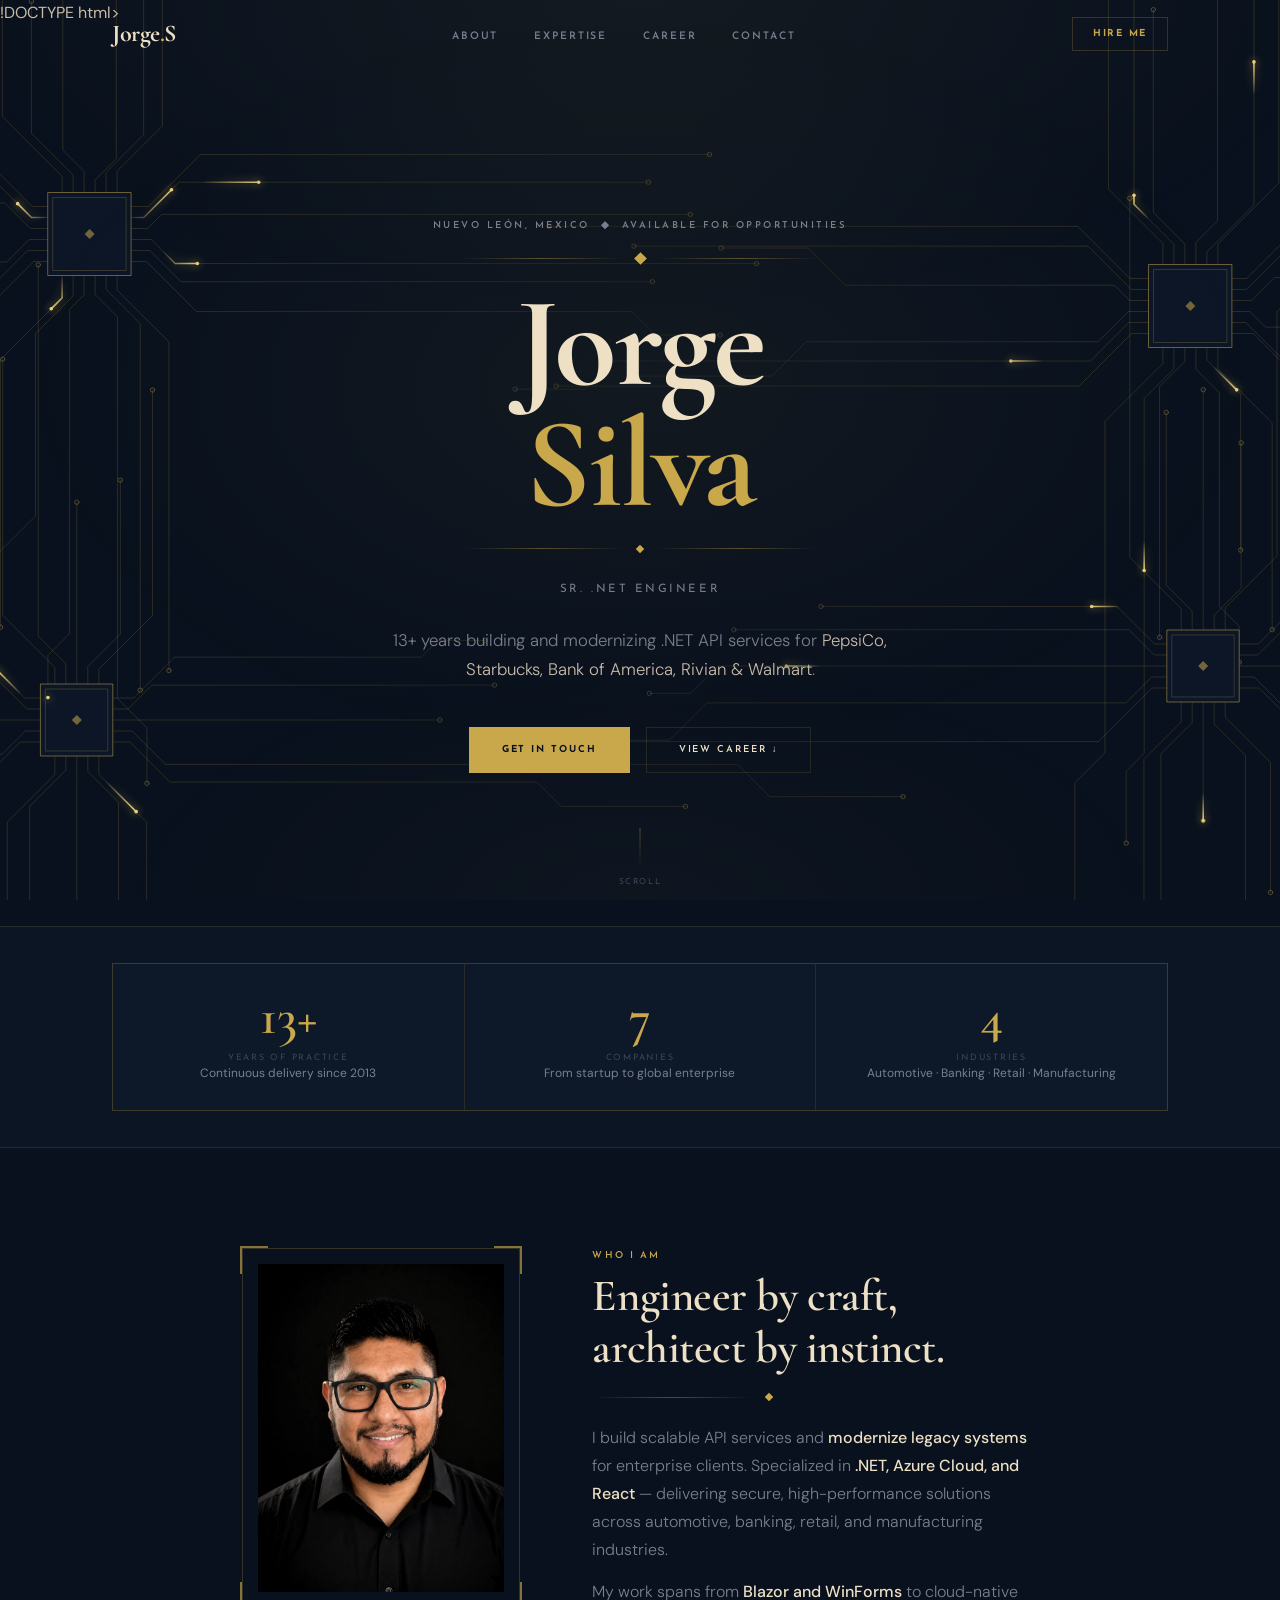
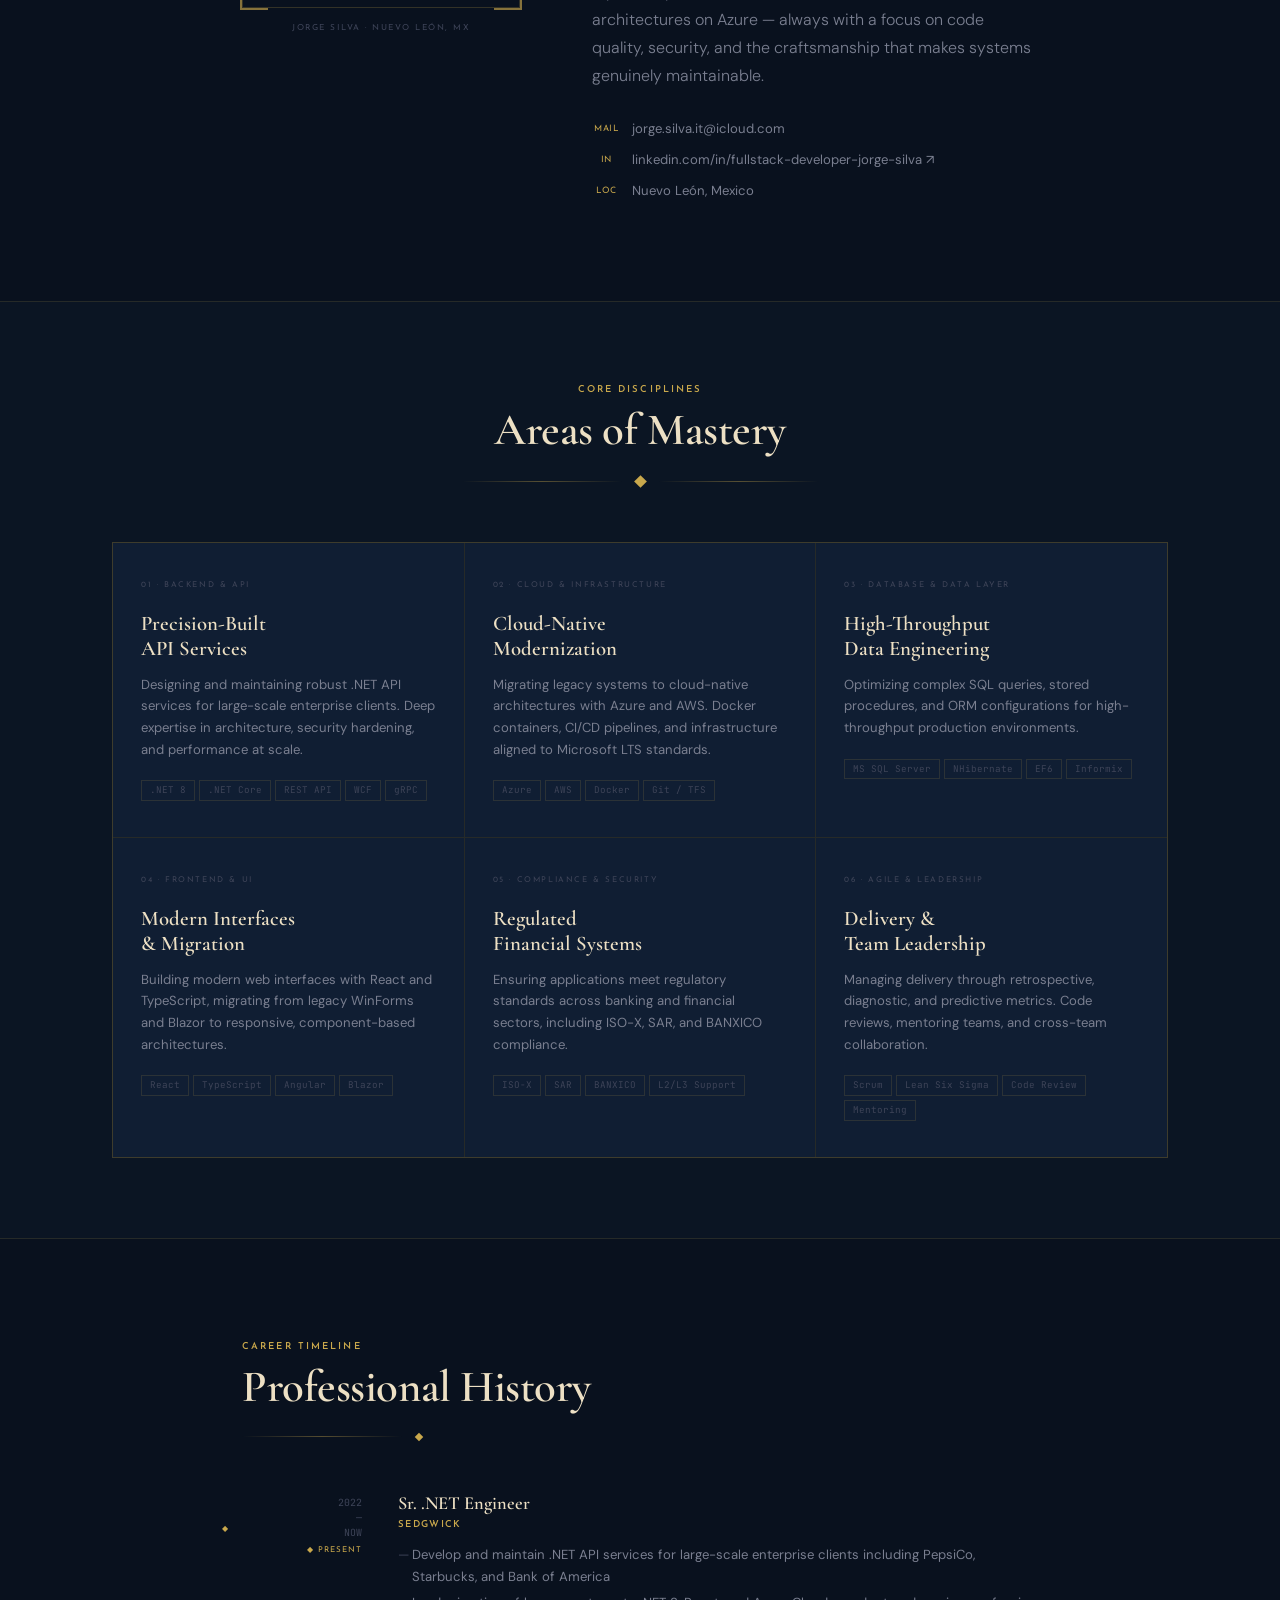
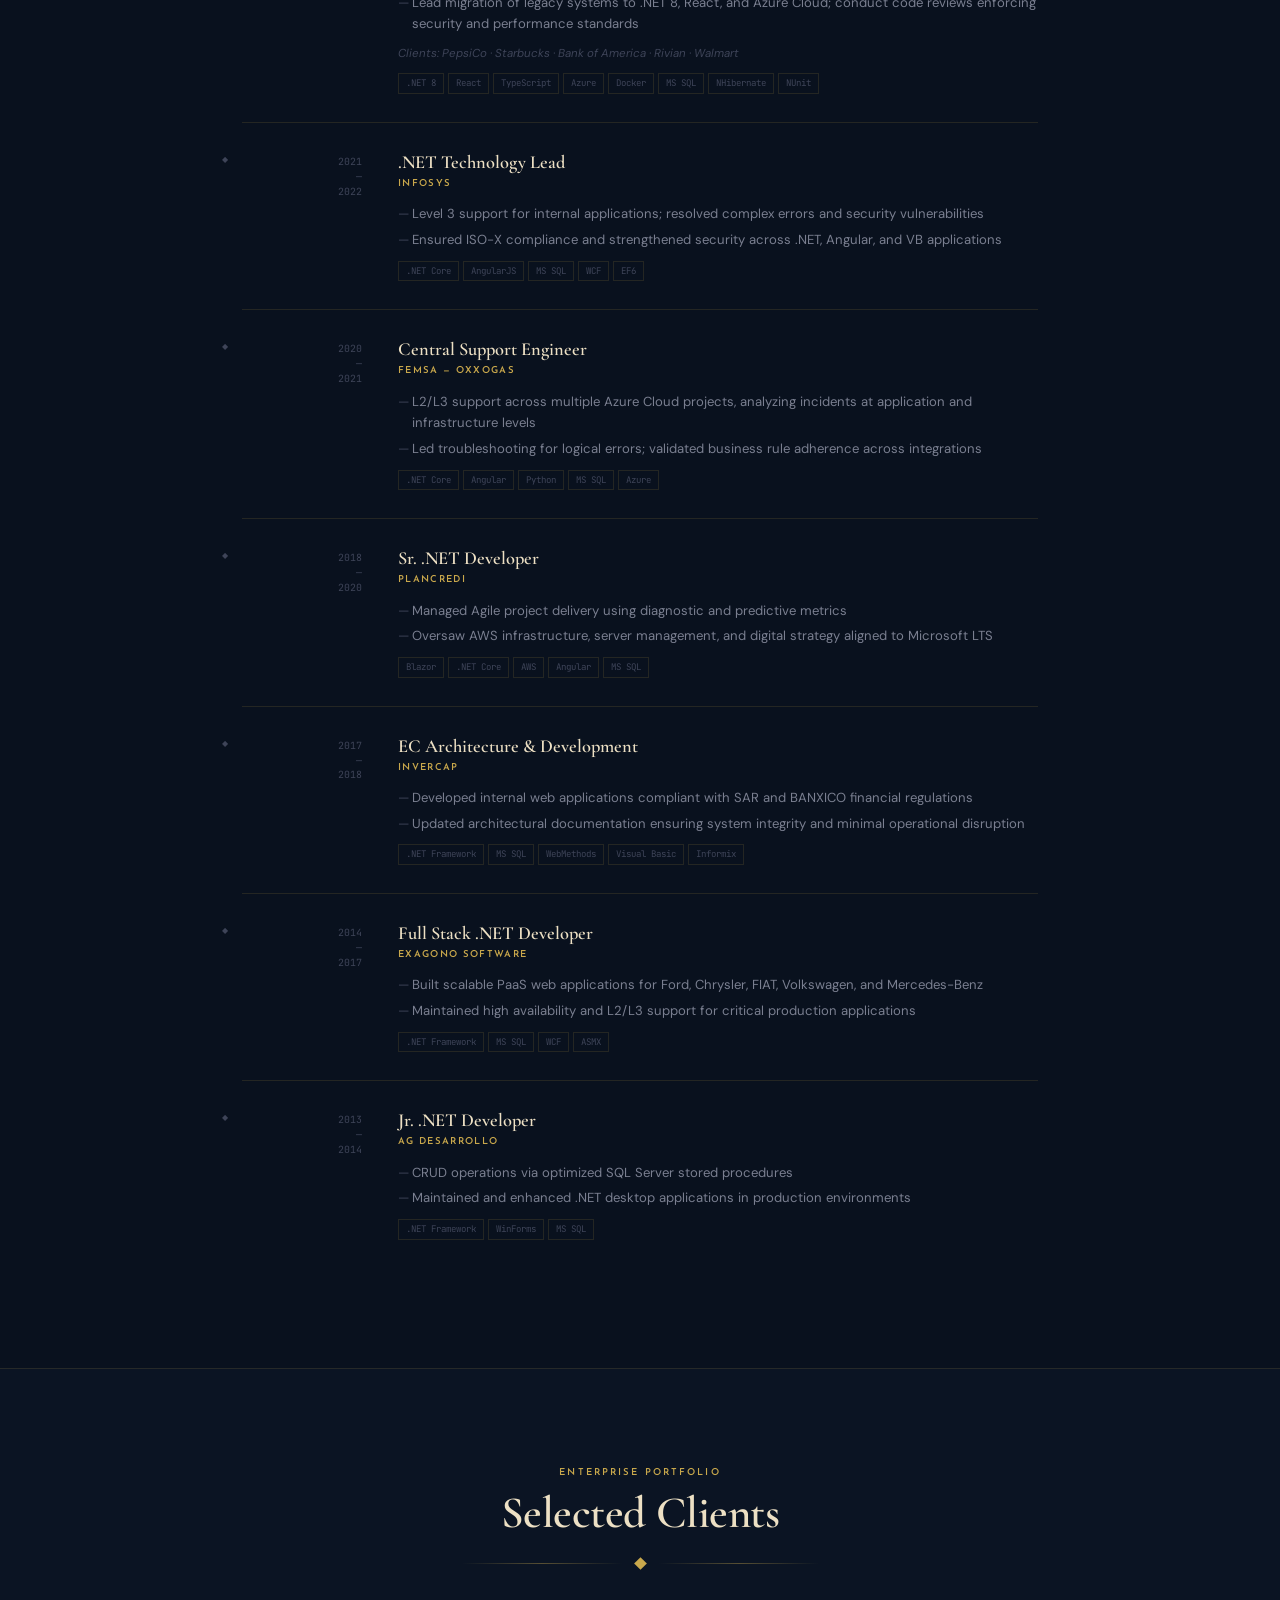
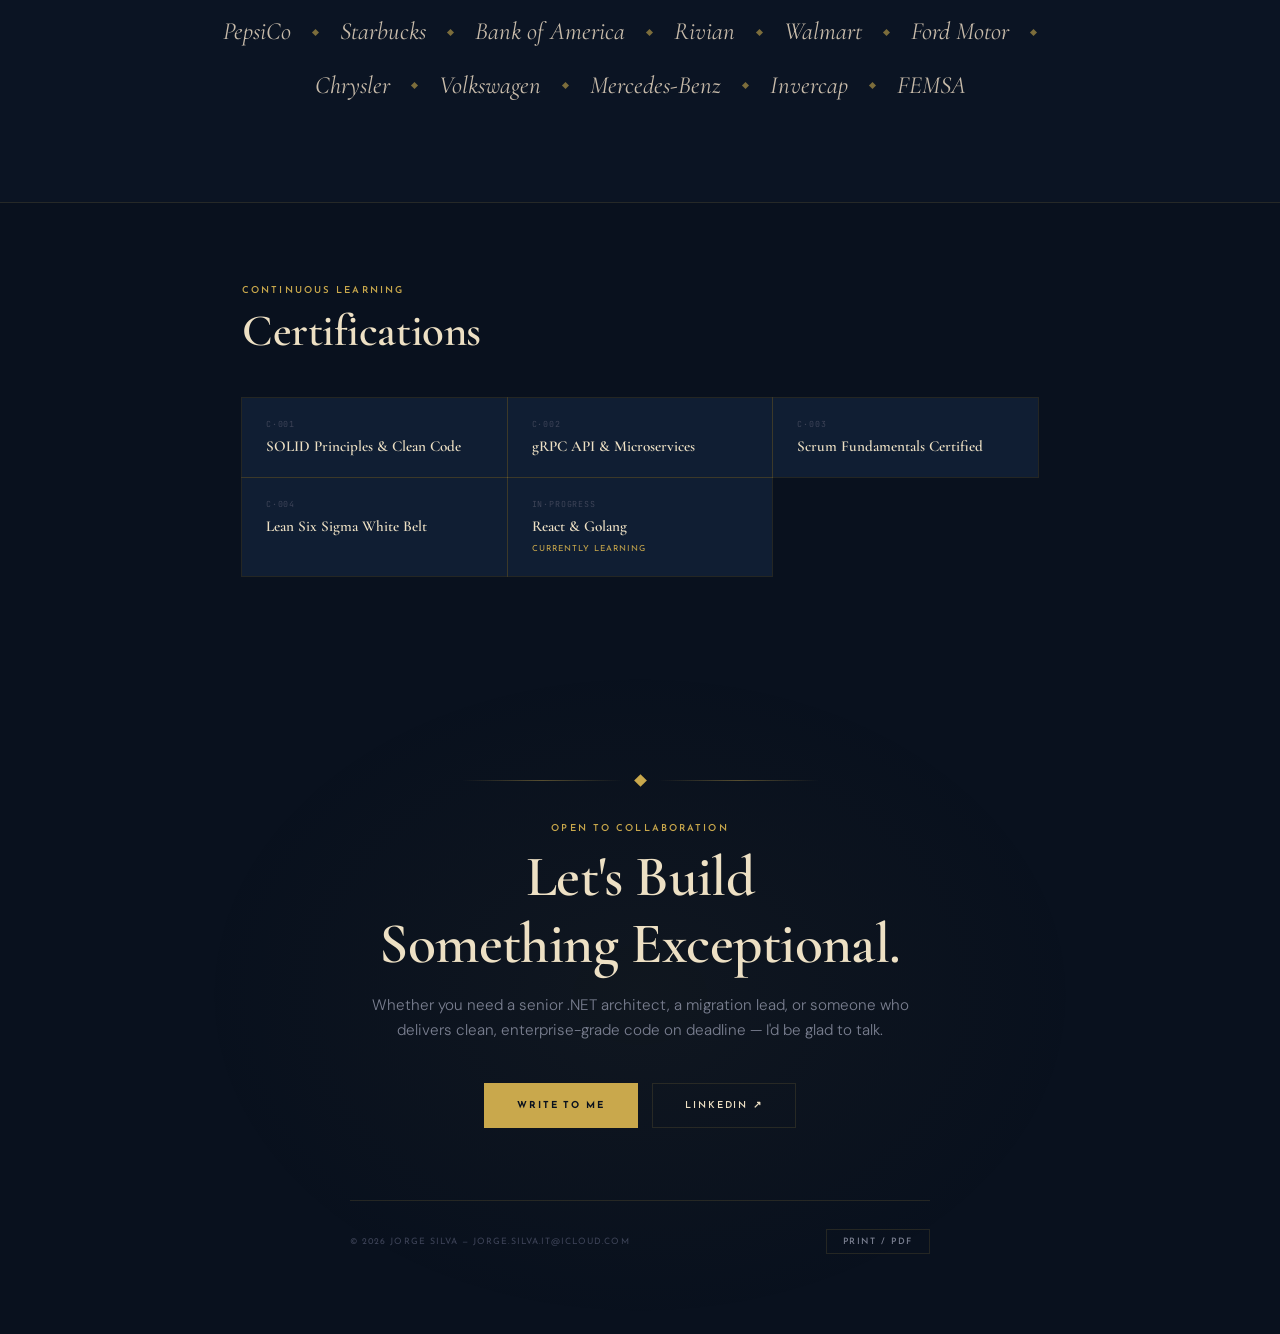
==== commit 51d1183b: "Enhance print styles and add print-only header to résumé" ====
--- a/index.html
+++ b/index.html
@@ -1,4 +1,4 @@
-<!DOCTYPE html>
+!DOCTYPE html>
 <html lang="en">
 <head>
 <meta charset="UTF-8">
@@ -44,6 +44,19 @@
 
 <div class="circuit-bg" aria-hidden="true"><canvas id="circuit"></canvas></div>
 
+<!-- Print-only résumé header (hidden on screen) -->
+<header class="print-header print-only" aria-hidden="true">
+  <div>
+    <div class="ph-name">Jorge <span>Silva</span></div>
+    <div class="ph-title">Sr. .NET Engineer</div>
+  </div>
+  <div class="ph-contact">
+    jorge.silva.it@icloud.com<br>
+    linkedin.com/in/fullstack-developer-jorge-silva<br>
+    Nuevo León, Mexico
+  </div>
+</header>
+
 <a class="skip-nav" href="#main">Skip to main content</a>
 
 <!-- ══════════════════════ NAV ══════════════════════ -->
@@ -163,6 +176,7 @@
       <!-- Text -->
       <div class="about-text reveal reveal--delay-1">
         <p class="section-label">Who I Am</p>
+        <h2 class="print-h print-only" aria-hidden="true">Summary</h2>
         <h2 class="section-title" id="about-h">Engineer by craft,<br>architect by instinct.</h2>
 
         <div class="deco-rule" aria-hidden="true" style="max-width:200px;margin:20px 0 24px;">
@@ -213,6 +227,7 @@
         <div class="deco-line"></div>
       </div>
     </div>
+    <h2 class="print-h print-only" aria-hidden="true">Core Skills</h2>
 
     <div class="expertise-grid">
       <div class="exp-card reveal">
--- a/assets/css/main.css
+++ b/assets/css/main.css
@@ -829,7 +829,7 @@
 /* ══════════════════════════════════════════
    TABLET ≤1050px
 ══════════════════════════════════════════ */
-@media(max-width:1050px){
+@media screen and (max-width:1050px){
   .about-grid{grid-template-columns:1fr;gap:48px;}
   .photo-frame-wrap{max-width:320px;}
   .expertise-grid{grid-template-columns:repeat(2,1fr);}
@@ -840,7 +840,7 @@
 /* ══════════════════════════════════════════
    MOBILE ≤768px
 ══════════════════════════════════════════ */
-@media(max-width:768px){
+@media screen and (max-width:768px){
   .nav-links,.nav-cta{display:none;}
   .nav-links.open{
     display:flex;flex-direction:column;gap:0;
@@ -887,23 +887,108 @@
   .contact{padding:64px 0 56px;}
   .footer-bar{flex-direction:column;align-items:center;text-align:center;}
 }
-@media(max-width:420px){
+@media screen and (max-width:420px){
   .cert-grid{grid-template-columns:1fr;}
 }
 
 /* ══════════════════════════════════════════
    PRINT
 ══════════════════════════════════════════ */
+/* Print-only elements are hidden on screen */
+.print-only{display:none;}
+
 @media print{
-  @page{size:letter;margin:0.55in 0.6in;}
-  body::before,.circuit-bg,nav,.scroll-hint,.btn-print,.contact::before{display:none;}
+  @page{size:letter;margin:0.5in 0.55in;}
+
   :root{
-    --bg:#fff;--bg-2:#f8f7f3;--bg-card:#f4f2ea;
-    --cream:#111;--text:#333;--text-muted:#555;
-    --gold:#8B6914;--gold-border:rgba(139,105,20,0.3);
-    --border:rgba(0,0,0,0.1);
+    --cream:#111;--text:#2a2a2a;--text-muted:#3a3a3a;--text-dim:#666;
+    --gold:#8a6a12;--border:rgba(0,0,0,0.14);
   }
-  .hero{min-height:0;padding:40px 0 32px;}
-  .reveal{opacity:1;transform:none;}
-  *{color-adjust:exact;-webkit-print-color-adjust:exact;print-color-adjust:exact;}
-}
+  *{-webkit-print-color-adjust:exact;print-color-adjust:exact;box-shadow:none !important;text-shadow:none !important;}
+  html,body{background:#fff !important;color:var(--text);font-size:9.5pt;line-height:1.45;}
+
+  /* ── Hide screen-only / decorative content ── */
+  body::before,.circuit-bg,nav,.skip-nav,.scroll-hint,
+  .hero,.cred-strip,.clients,.contact,
+  .about-grid > div:first-child,.about-contact,
+  .deco-rule,.section-label,#about-h,.expertise-head,
+  .exp-card-title,.exp-card-desc,.exp-card::before,
+  .timeline-item::before,.cert-id{display:none !important;}
+
+  .print-only{display:block;}
+  .reveal{opacity:1 !important;transform:none !important;transition:none !important;}
+
+  /* ── Reset section chrome ── */
+  section,.expertise,.experience,.about,.certs{
+    background:none !important;border:none !important;padding:0 !important;margin:0 !important;
+  }
+  .container,.container--narrow{max-width:none;padding:0;margin:0;}
+
+  /* ── Header ── */
+  .print-header{
+    display:flex;justify-content:space-between;align-items:flex-end;gap:16pt;
+    padding-bottom:8pt;margin-bottom:4pt;
+    border-bottom:1.5pt solid var(--gold);
+  }
+  .ph-name{font-family:var(--serif);font-size:26pt;font-weight:700;line-height:1;color:#111;letter-spacing:-0.01em;}
+  .ph-name span{color:var(--gold);}
+  .ph-title{font-family:var(--label);font-size:8.5pt;font-weight:600;letter-spacing:0.18em;text-transform:uppercase;color:#444;margin-top:5pt;}
+  .ph-contact{text-align:right;font-size:8.5pt;line-height:1.55;color:#333;}
+  .ph-contact a{color:#333;}
+
+  /* ── Section headings ── */
+  .print-h,.experience .section-title,.certs .section-title{
+    display:block;
+    font-family:var(--label) !important;font-size:8pt !important;font-weight:700 !important;
+    letter-spacing:0.18em;text-transform:uppercase;color:var(--gold) !important;
+    border-bottom:0.5pt solid var(--border);padding-bottom:3pt;margin:13pt 0 6pt !important;
+    line-height:1.2 !important;
+    break-after:avoid;page-break-after:avoid;
+  }
+  .experience-head,.certs-head{margin:0 !important;}
+
+  /* ── Summary ── */
+  .about-grid{display:block;}
+  .about-p{font-size:9.5pt;line-height:1.5;color:var(--text);margin-bottom:4pt;font-weight:400;}
+  .about-p strong{color:#111;font-weight:500;}
+
+  /* ── Core skills: compact 3-col list ── */
+  .expertise-grid{
+    display:grid !important;grid-template-columns:repeat(3,1fr) !important;
+    gap:5pt 14pt;background:none !important;border:none !important;
+  }
+  .exp-card{background:none !important;padding:0 !important;break-inside:avoid;}
+  .exp-card-num{font-family:var(--sans);font-size:8.5pt;font-weight:600;letter-spacing:0;text-transform:none;color:#111;margin:0 0 1pt;}
+  .exp-tags{display:block;}
+  .exp-tag{display:inline;border:none !important;padding:0 !important;font-family:var(--sans);font-size:8.5pt;color:#444 !important;}
+  .exp-tag:not(:last-child)::after{content:", ";}
+
+  /* ── Experience ── */
+  .timeline-item{
+    display:grid !important;grid-template-columns:62pt 1fr !important;gap:10pt !important;
+    padding:6pt 0 !important;border-bottom:0.5pt solid var(--border);
+    break-inside:avoid;page-break-inside:avoid;
+  }
+  .timeline-item:last-child{border-bottom:none;}
+  .tl-dates{text-align:left !important;font-size:7.5pt !important;color:#555;padding-top:2pt;}
+  .tl-dates br{display:none;}
+  .tl-dates .now{display:none;}
+  .tl-role{font-size:11pt;margin-bottom:0;color:#111;}
+  .tl-company{font-size:7.5pt;margin-bottom:3pt;}
+  .tl-desc{font-size:9pt;color:var(--text);margin-bottom:3pt;line-height:1.45;}
+  .tl-desc li{margin-bottom:1pt;}
+  .tl-desc li::before{content:'•';color:var(--gold);}
+  .tl-clients{font-size:8.5pt;color:#444;margin-bottom:2pt;}
+  .tl-tech{display:block;font-size:8pt;color:#555;}
+  .tl-tech::before{content:"Tech: ";font-weight:600;color:#333;}
+  .tl-tech span{display:inline;border:none !important;padding:0 !important;font-family:var(--sans);font-size:8pt;color:#555 !important;}
+  .tl-tech span:not(:last-child)::after{content:", ";}
+
+  /* ── Certifications ── */
+  .certs{break-inside:avoid;}
+  .cert-grid{display:grid !important;grid-template-columns:1fr 1fr !important;gap:2pt 14pt;background:none !important;border:none !important;}
+  .cert-item{background:none !important;padding:0 !important;display:block;}
+  .cert-name-text{font-family:var(--sans);font-size:9pt;font-weight:400;color:var(--text);}
+  .cert-name-text::before{content:'•  ';color:var(--gold);}
+  .cert-active{display:inline;margin-left:4pt;font-size:7pt;}
+}
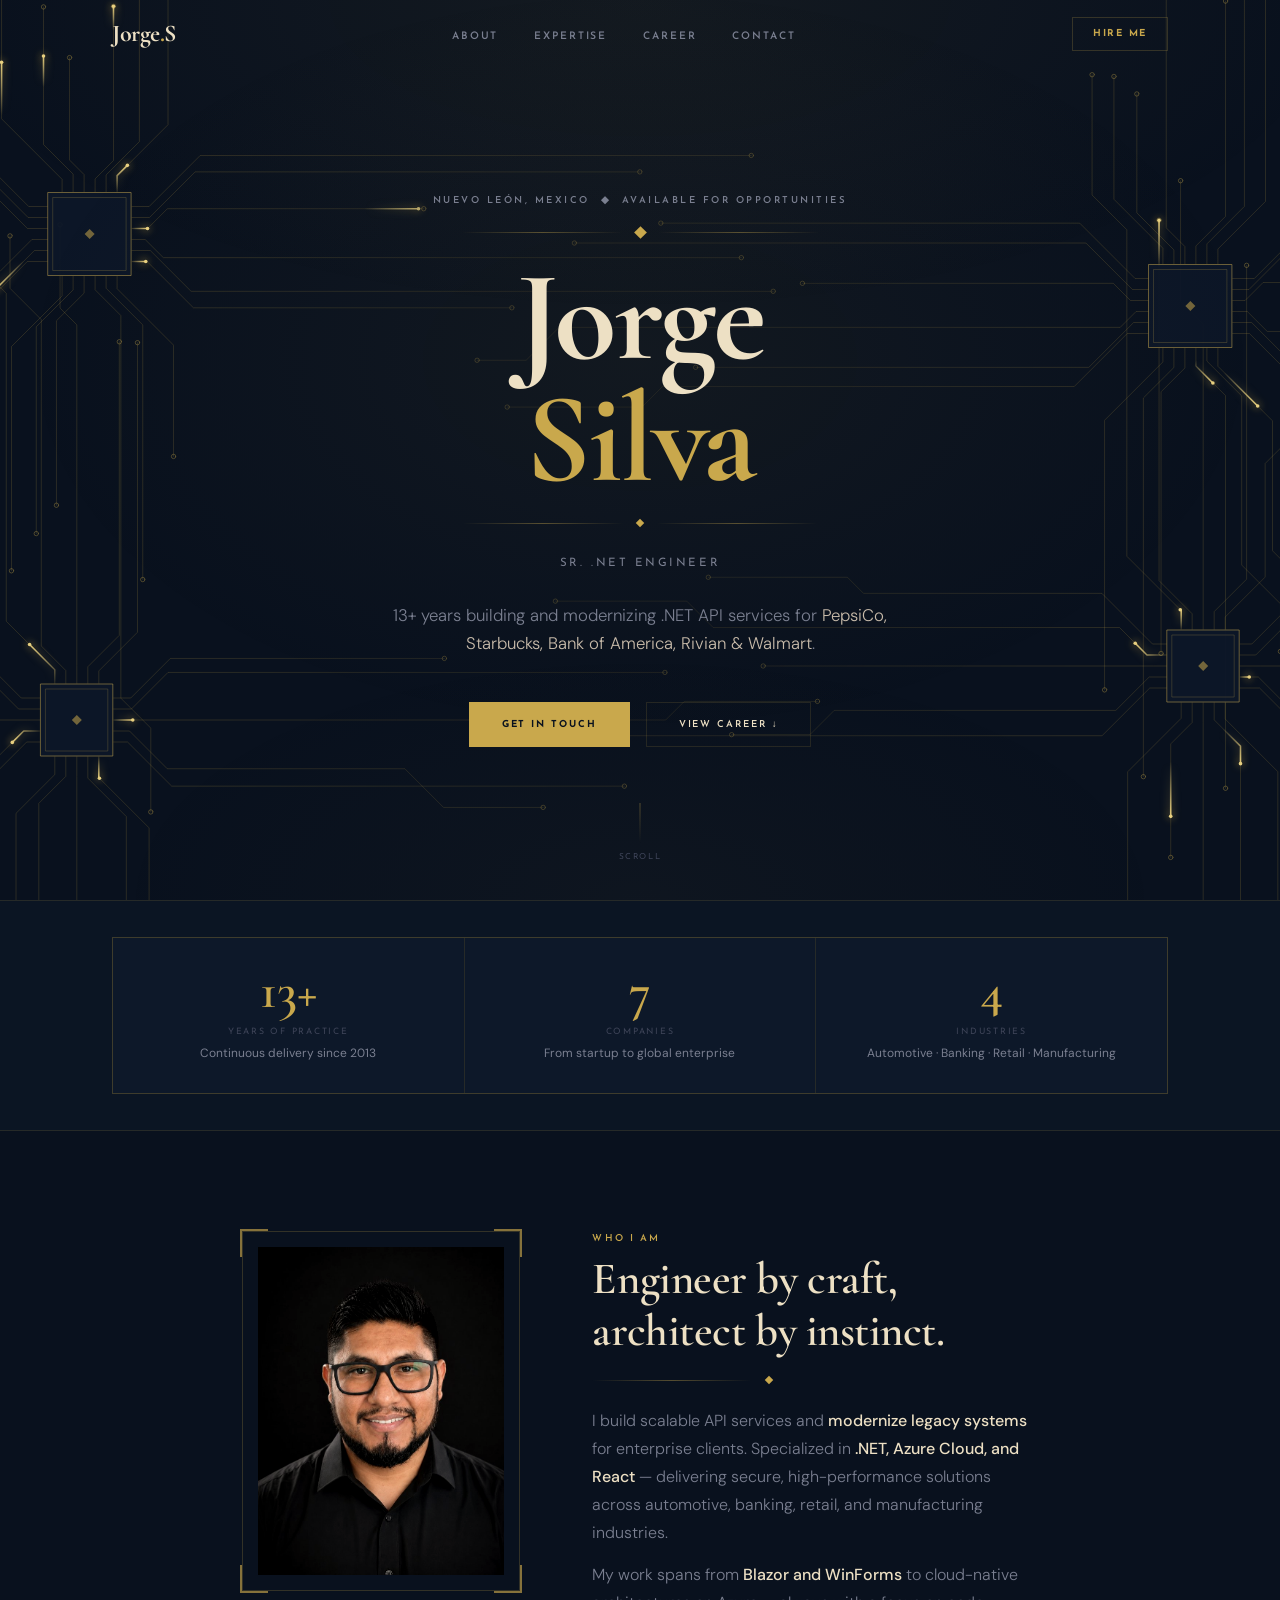
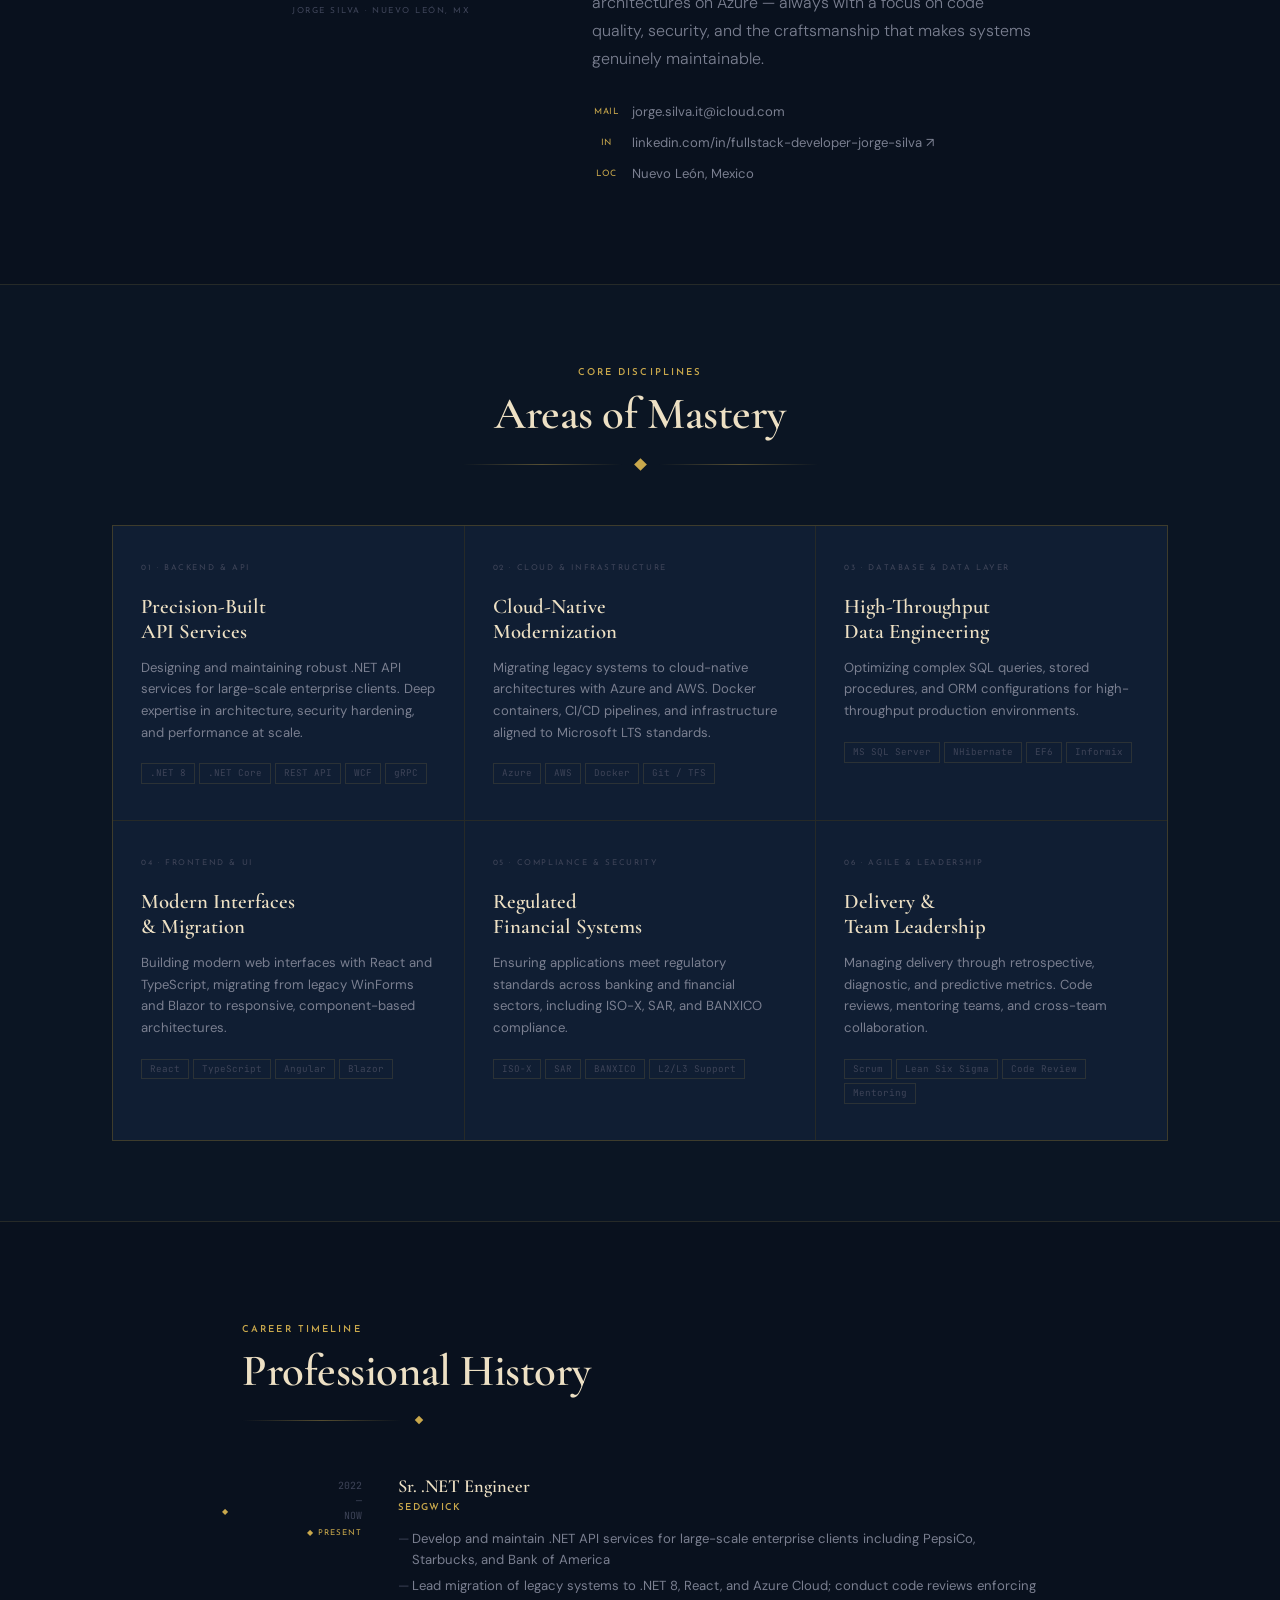
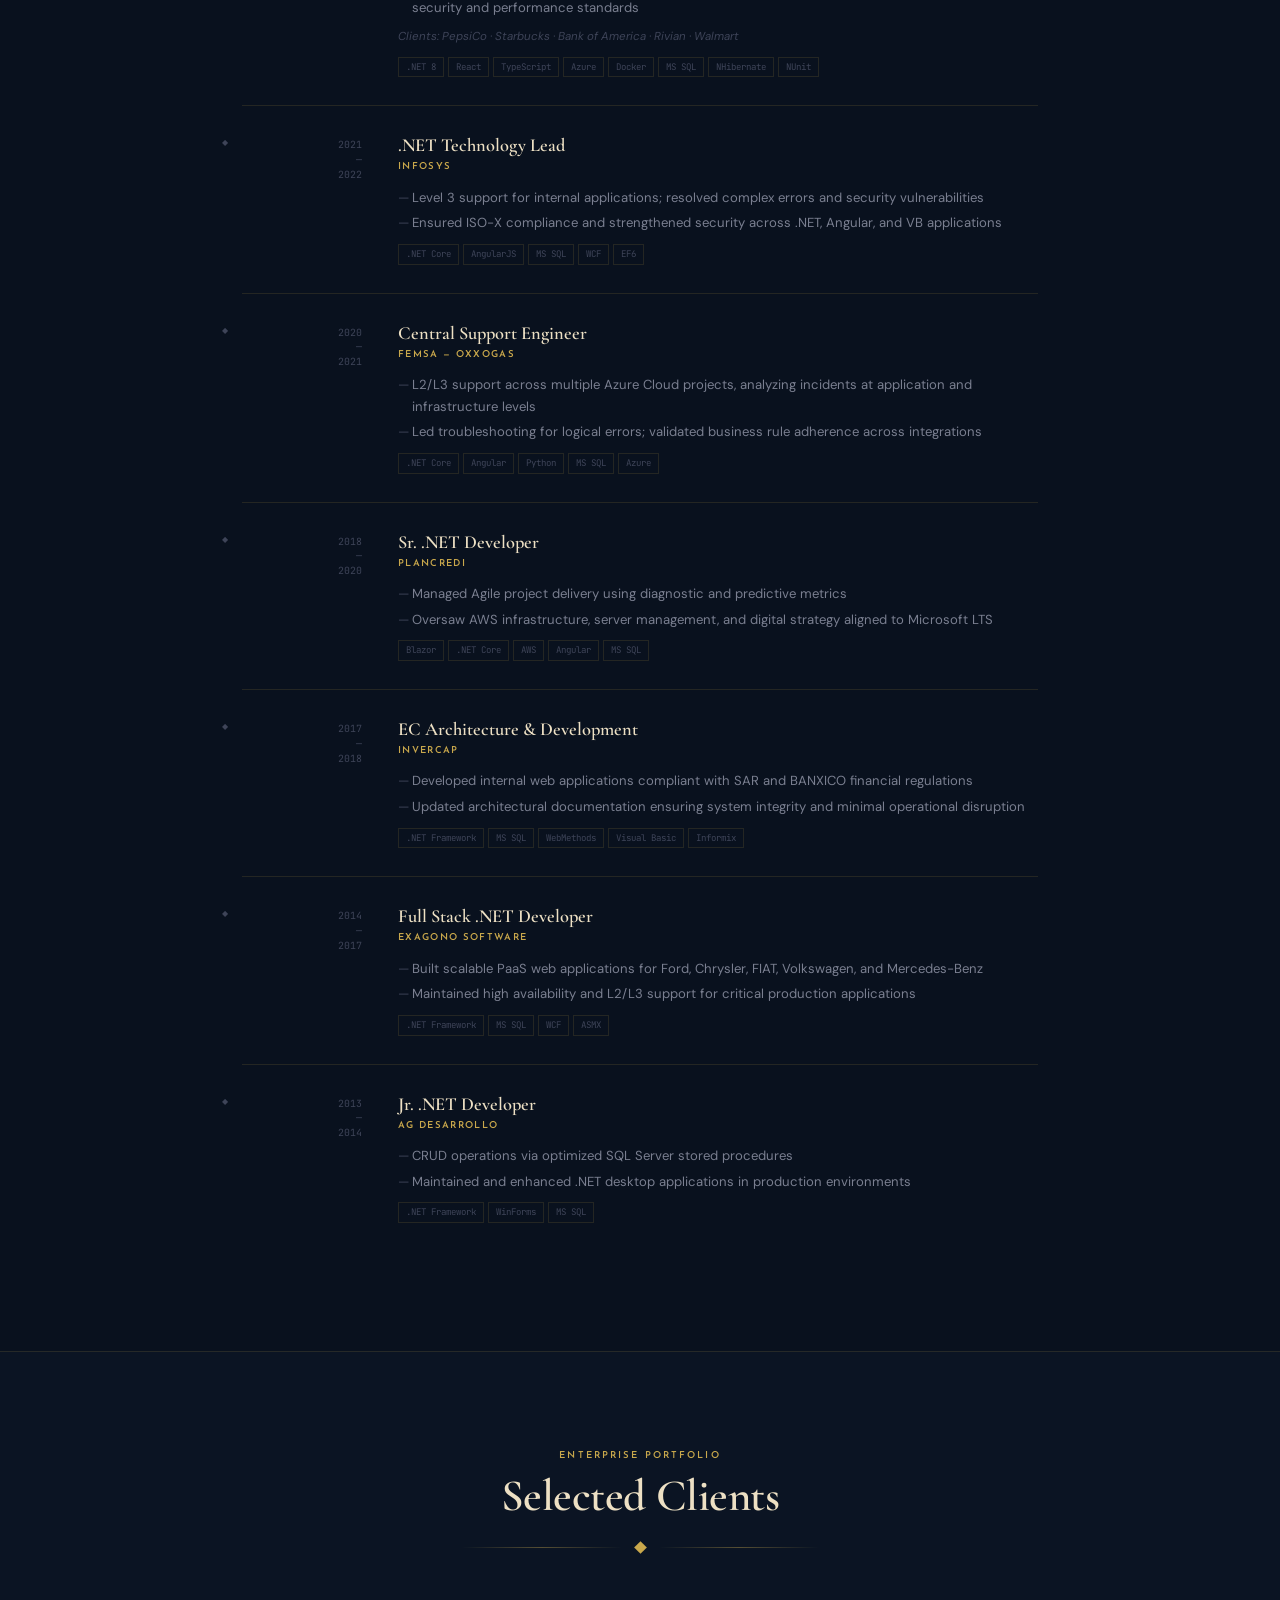
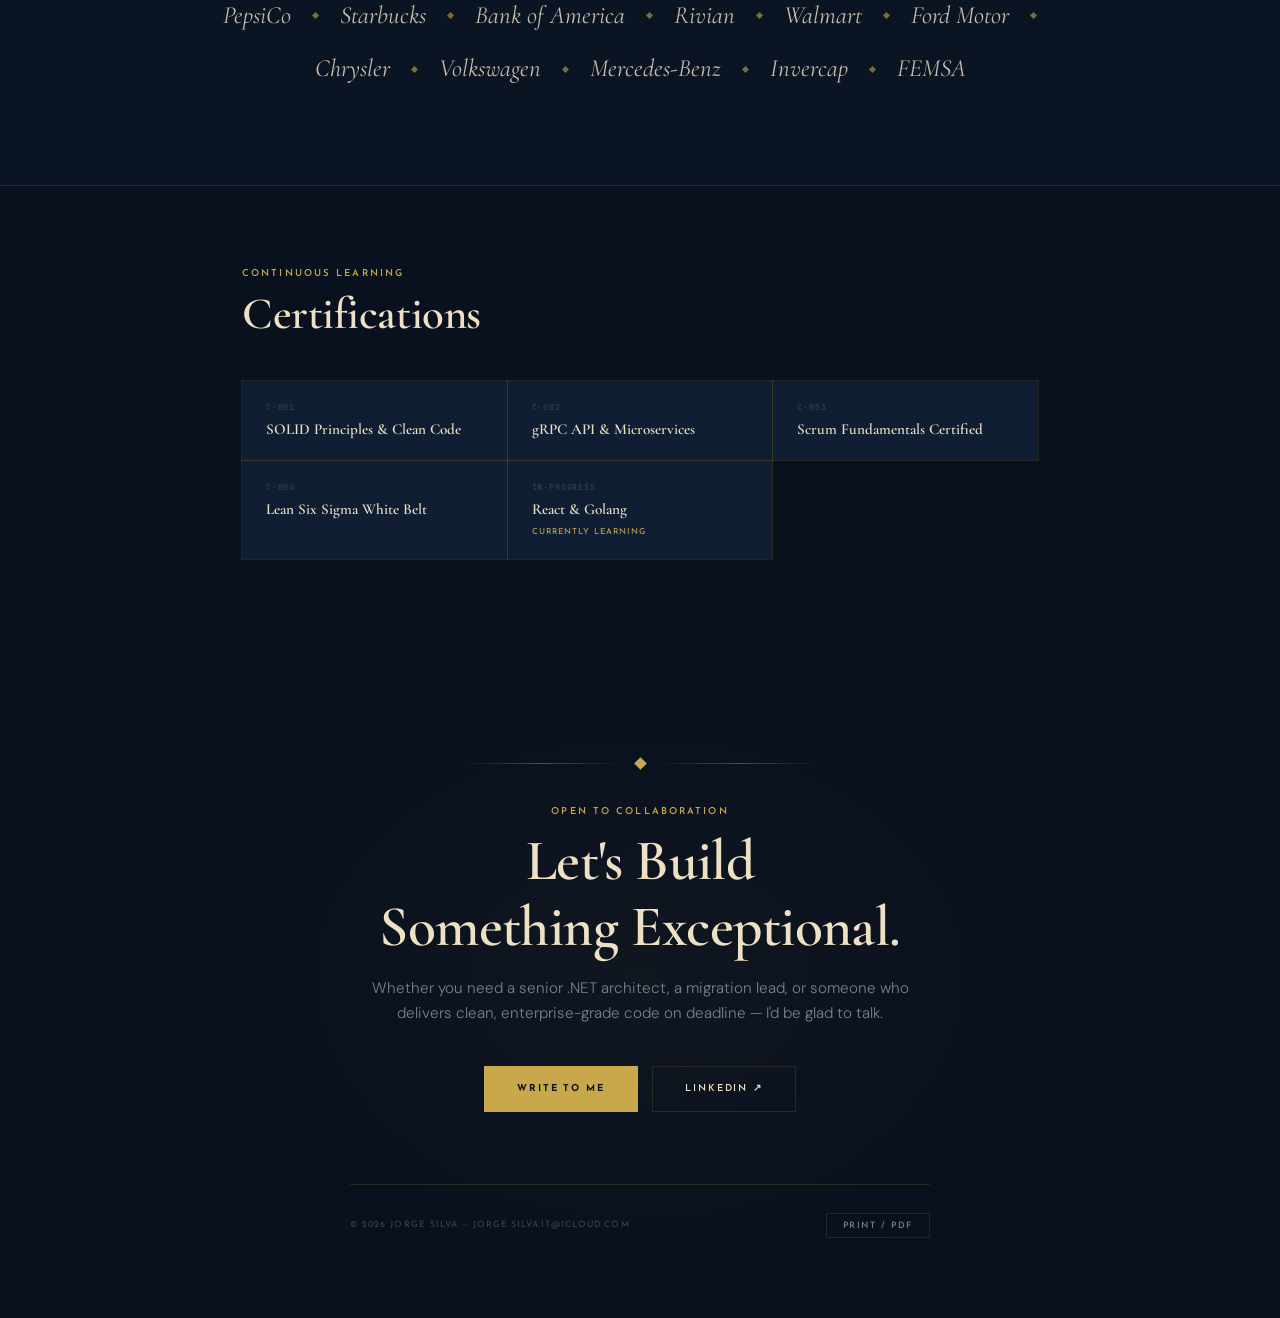
==== commit 90c4cc90: "Fix typo in DOCTYPE declaration in index.html" ====
--- a/index.html
+++ b/index.html
@@ -1,4 +1,4 @@
-!DOCTYPE html>
+<!DOCTYPE html>
 <html lang="en">
 <head>
 <meta charset="UTF-8">
